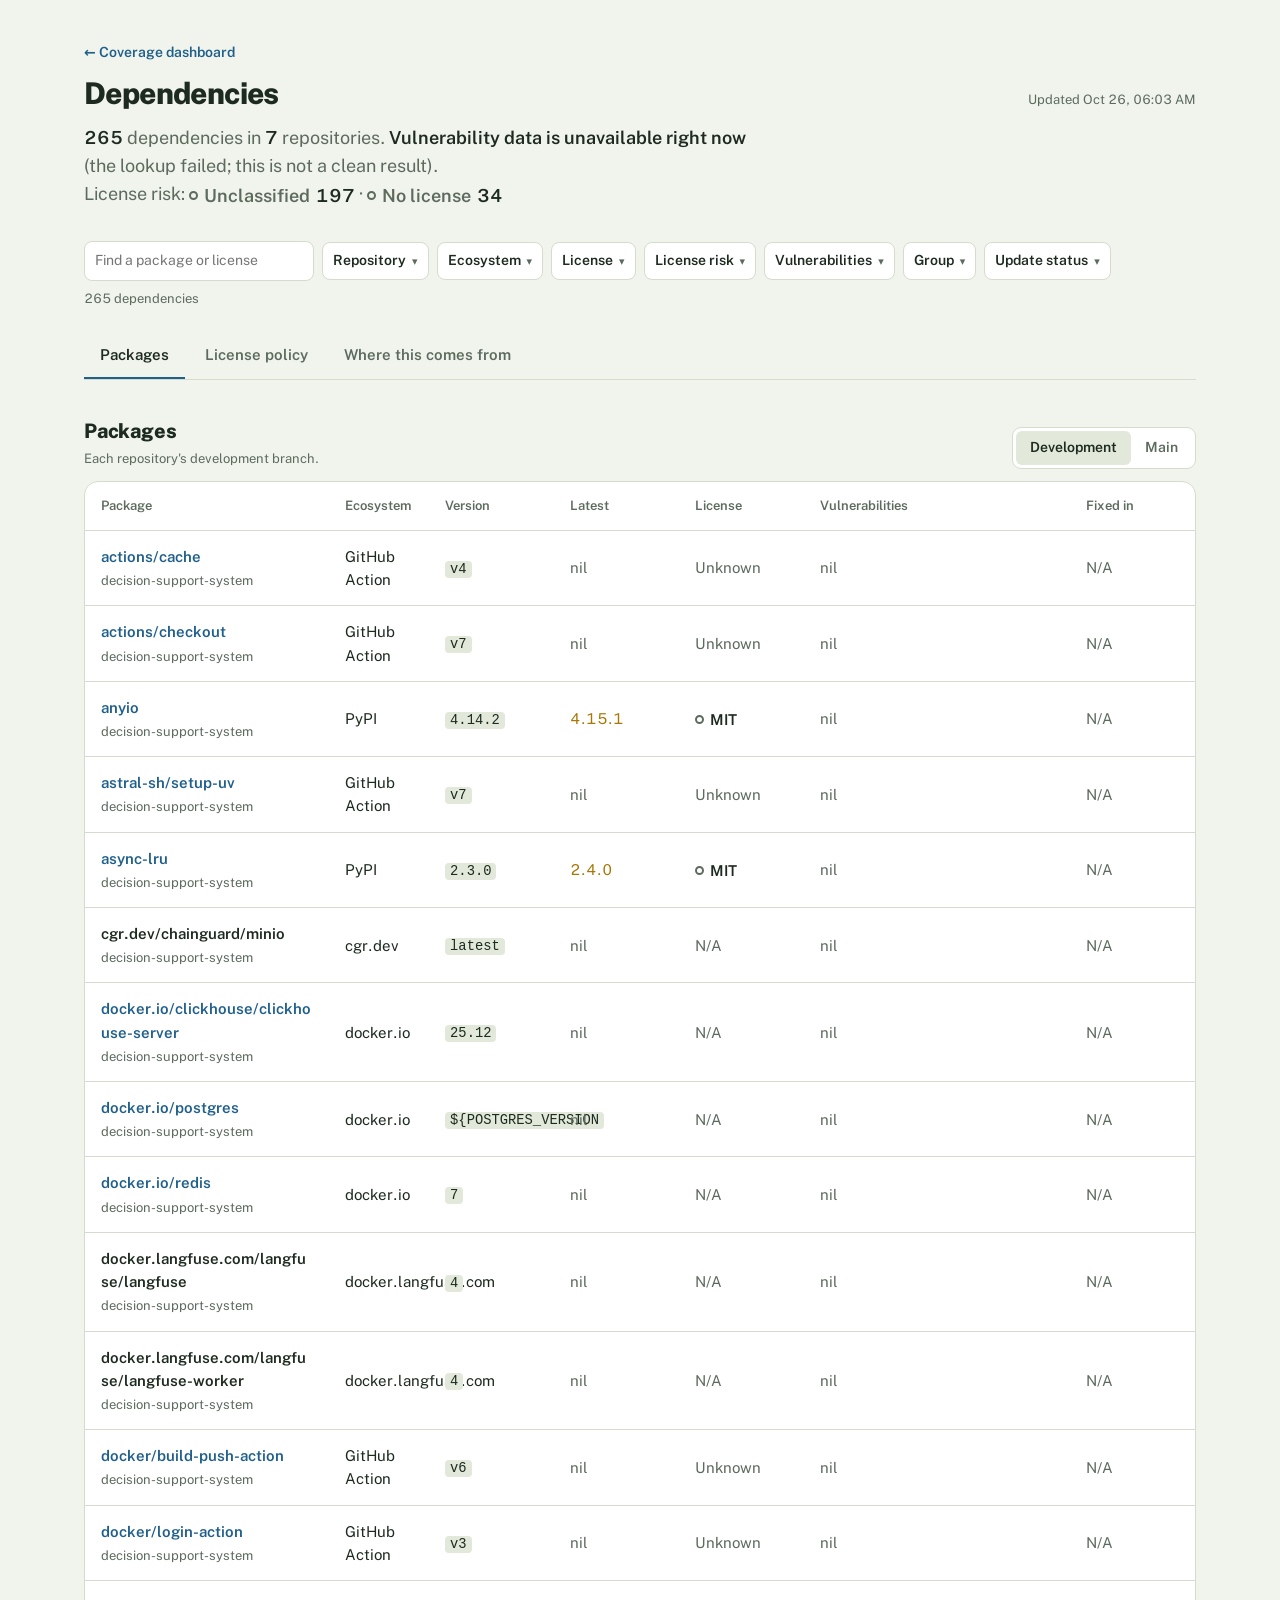
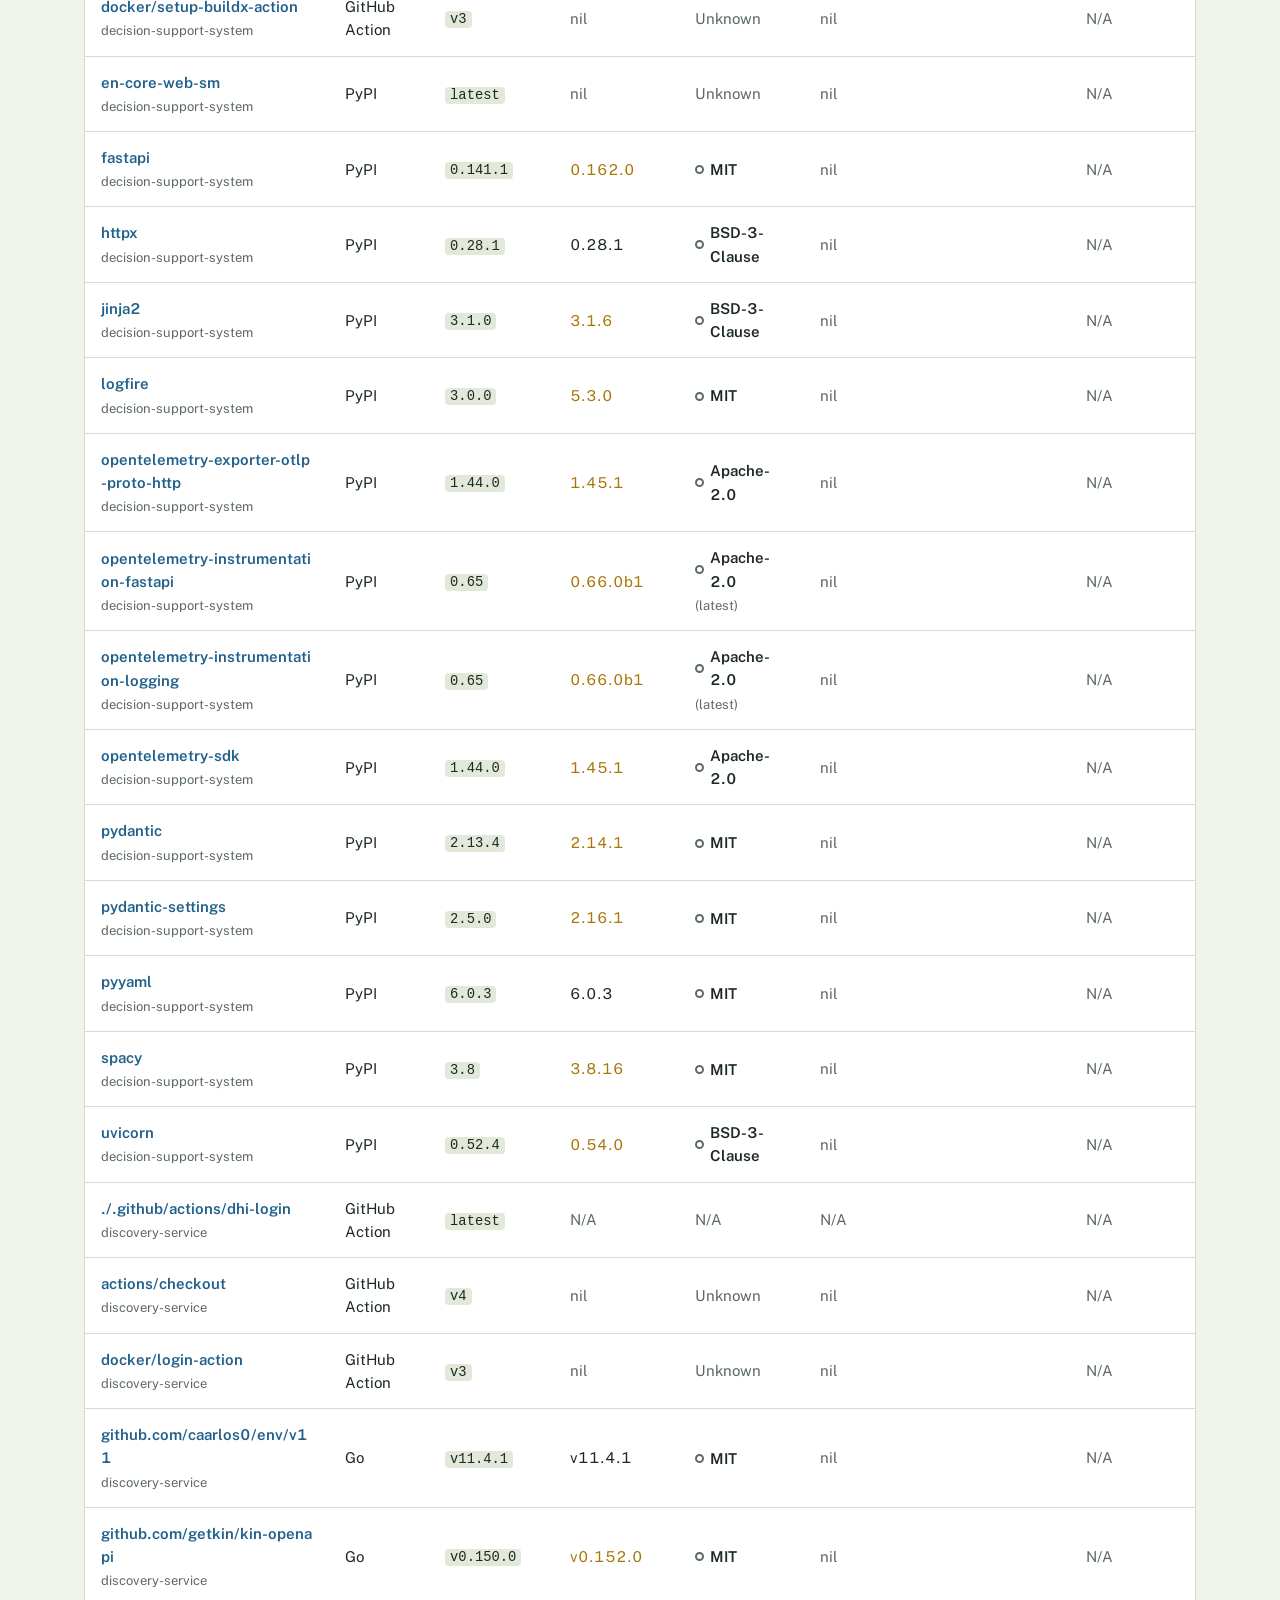
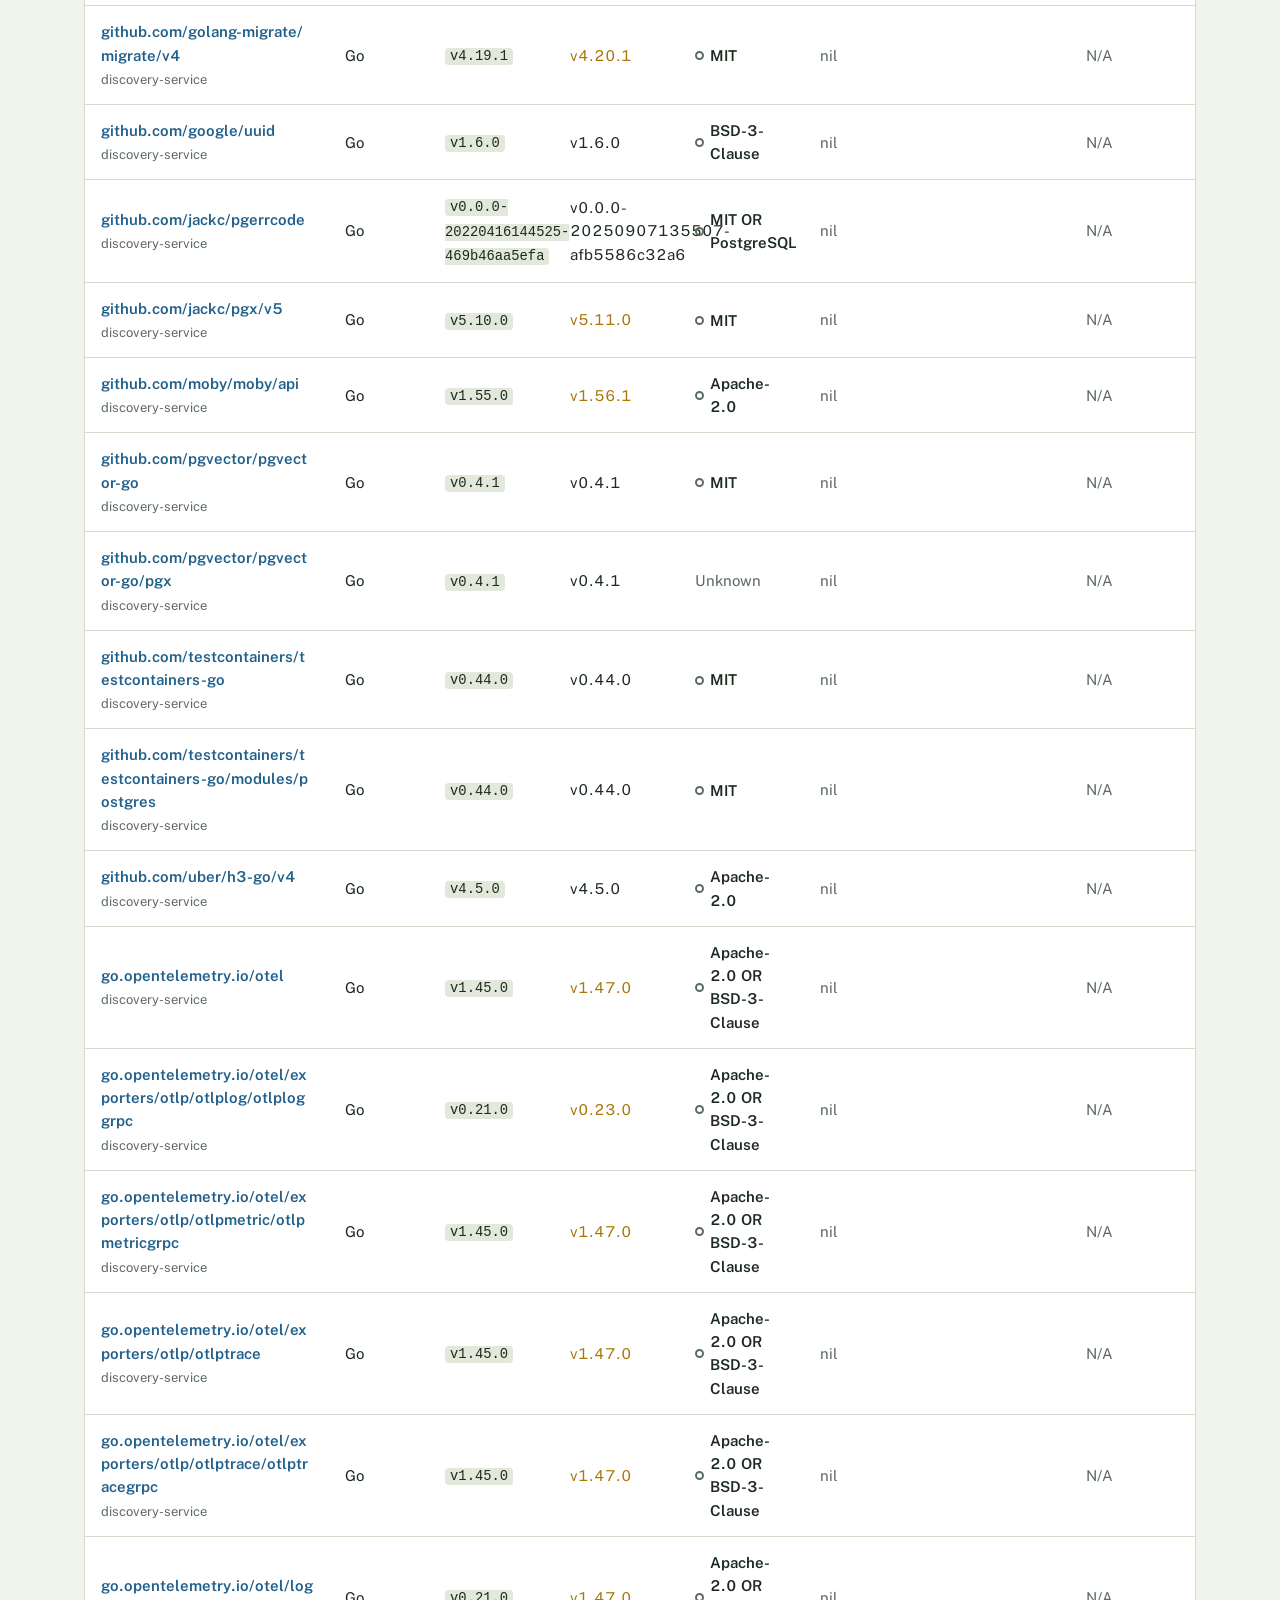
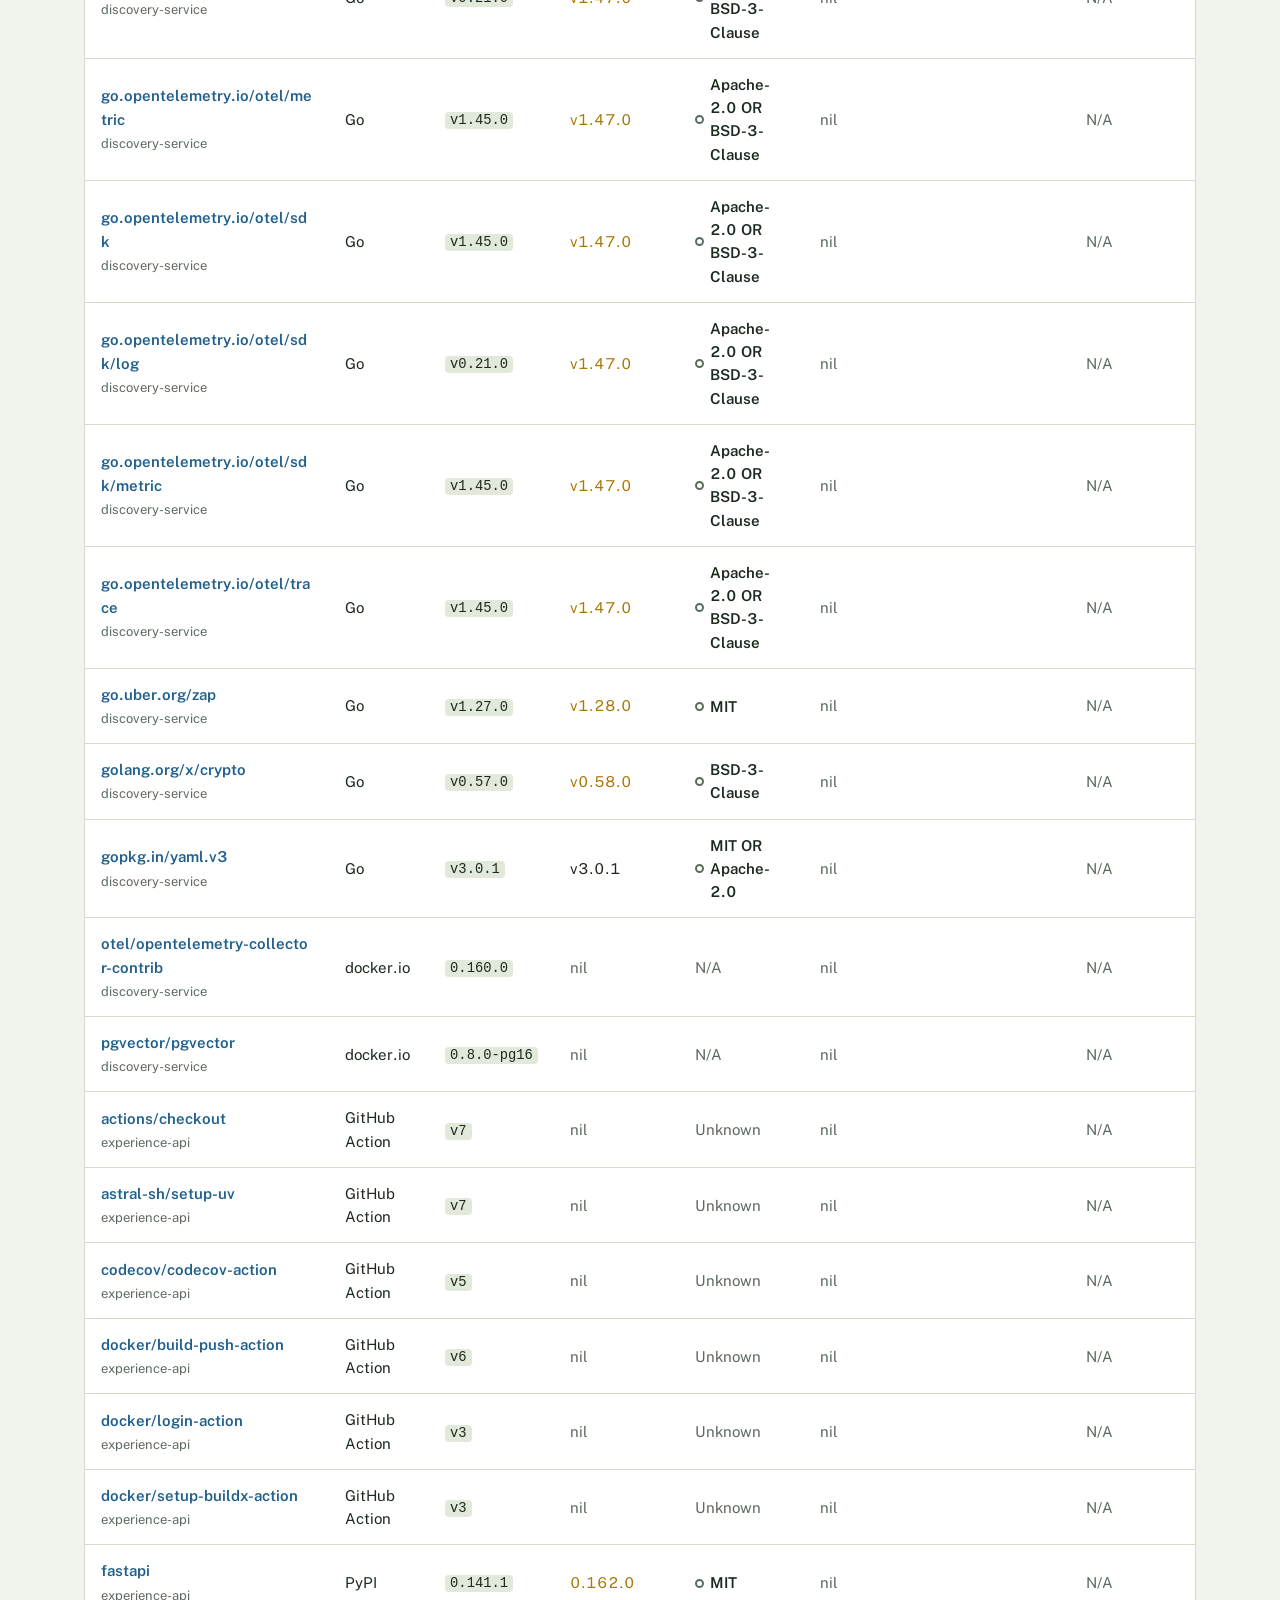
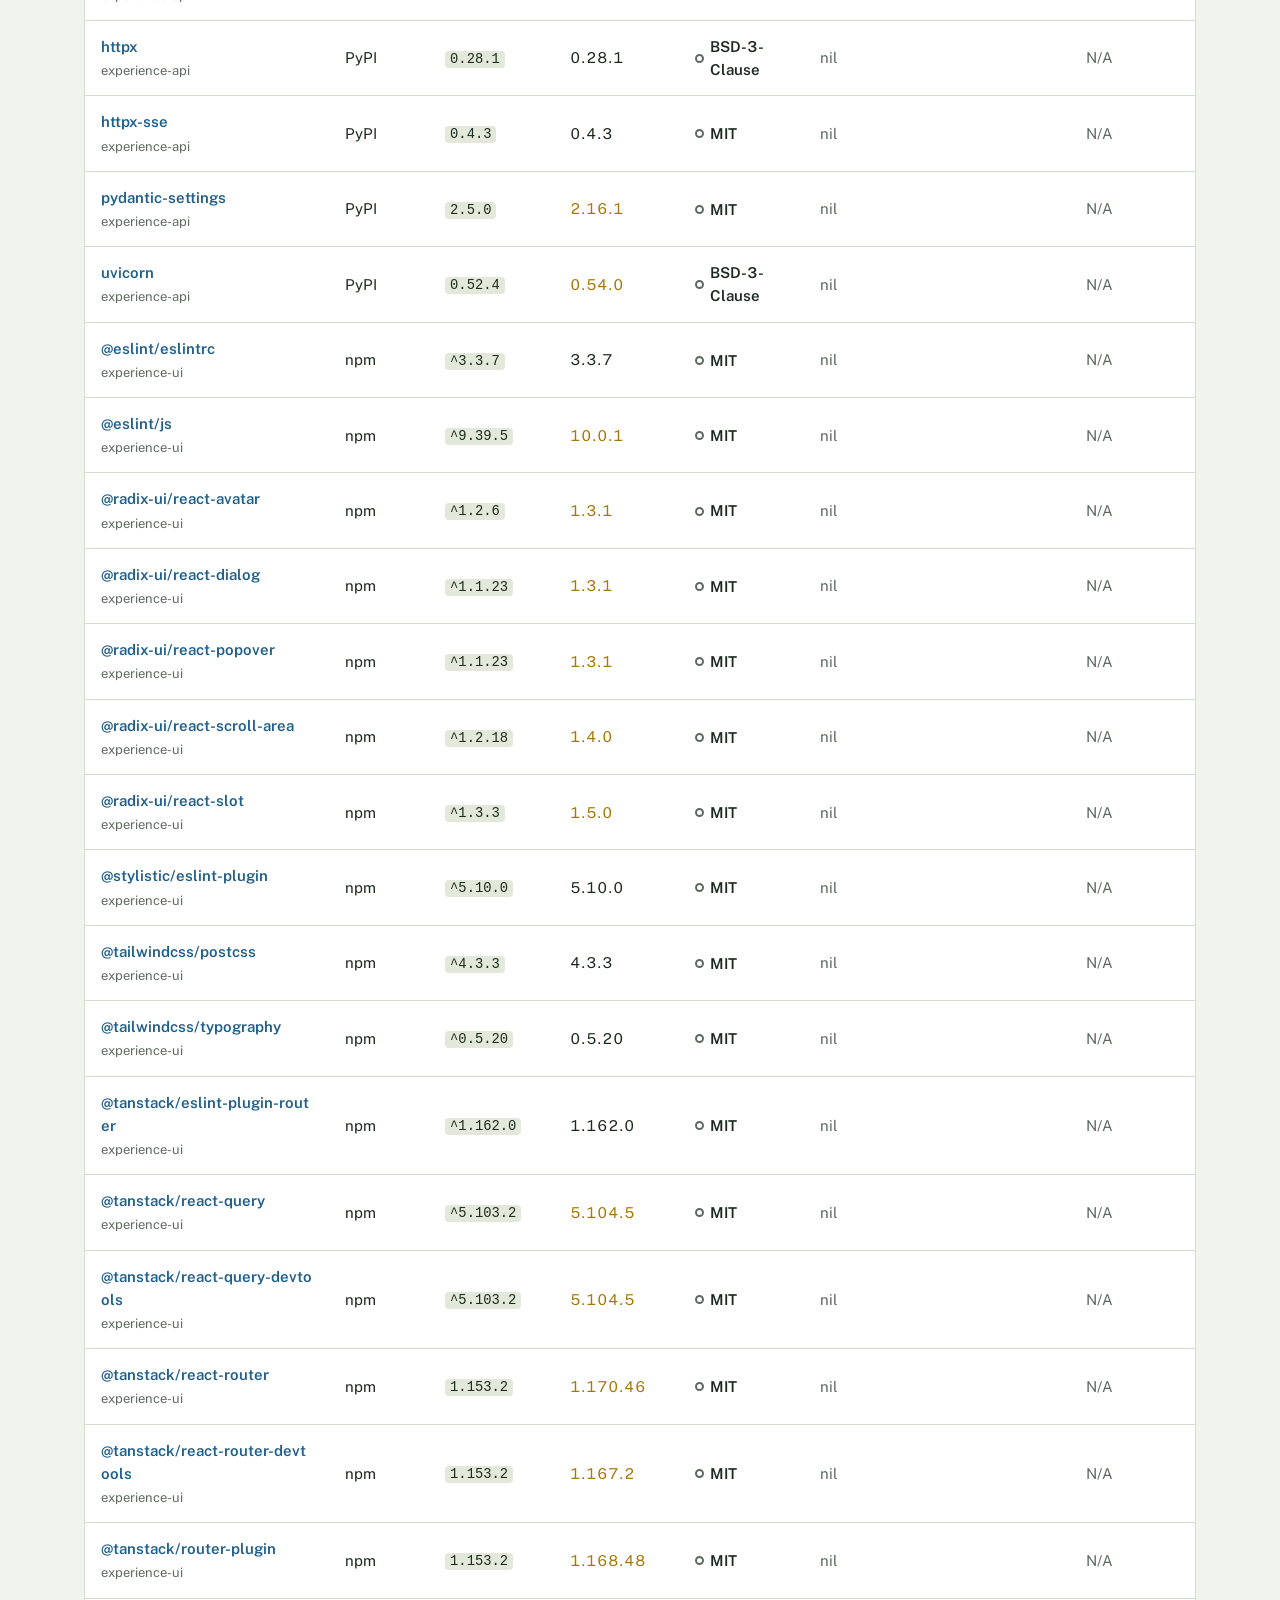
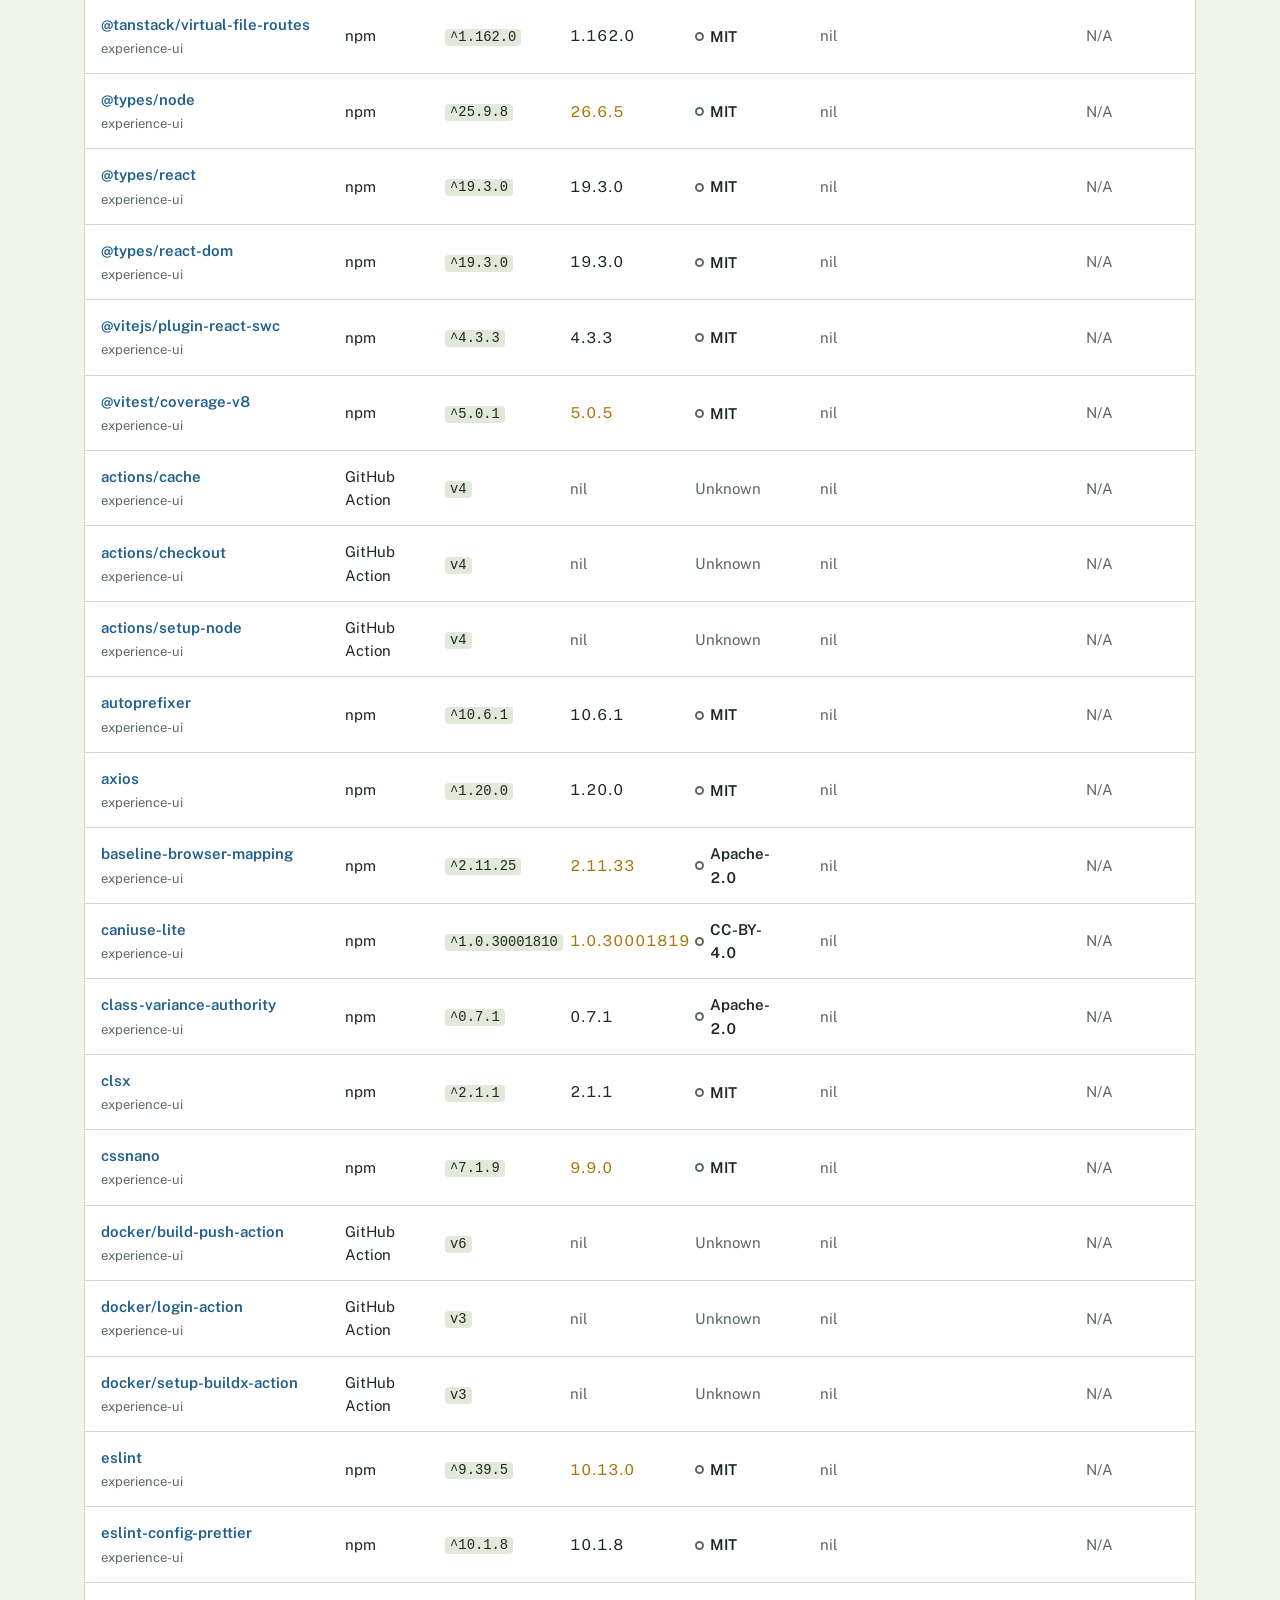
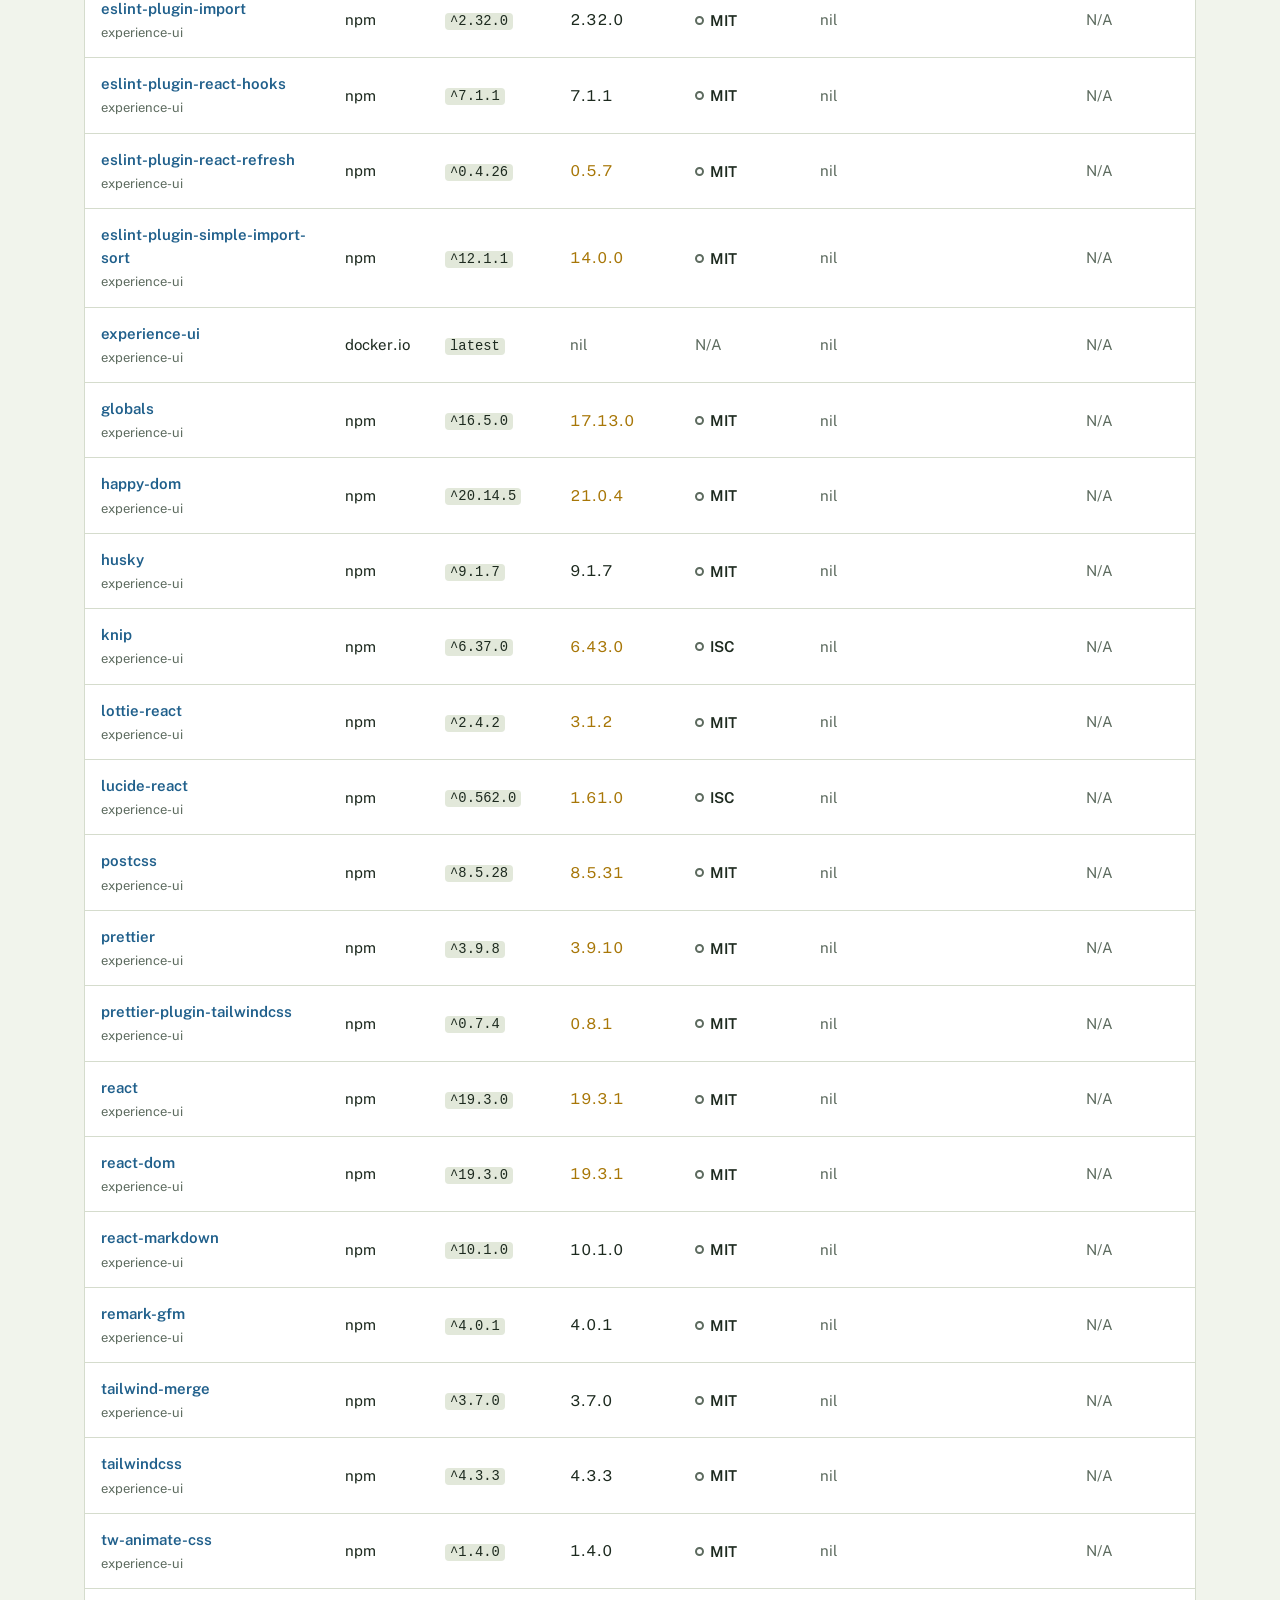
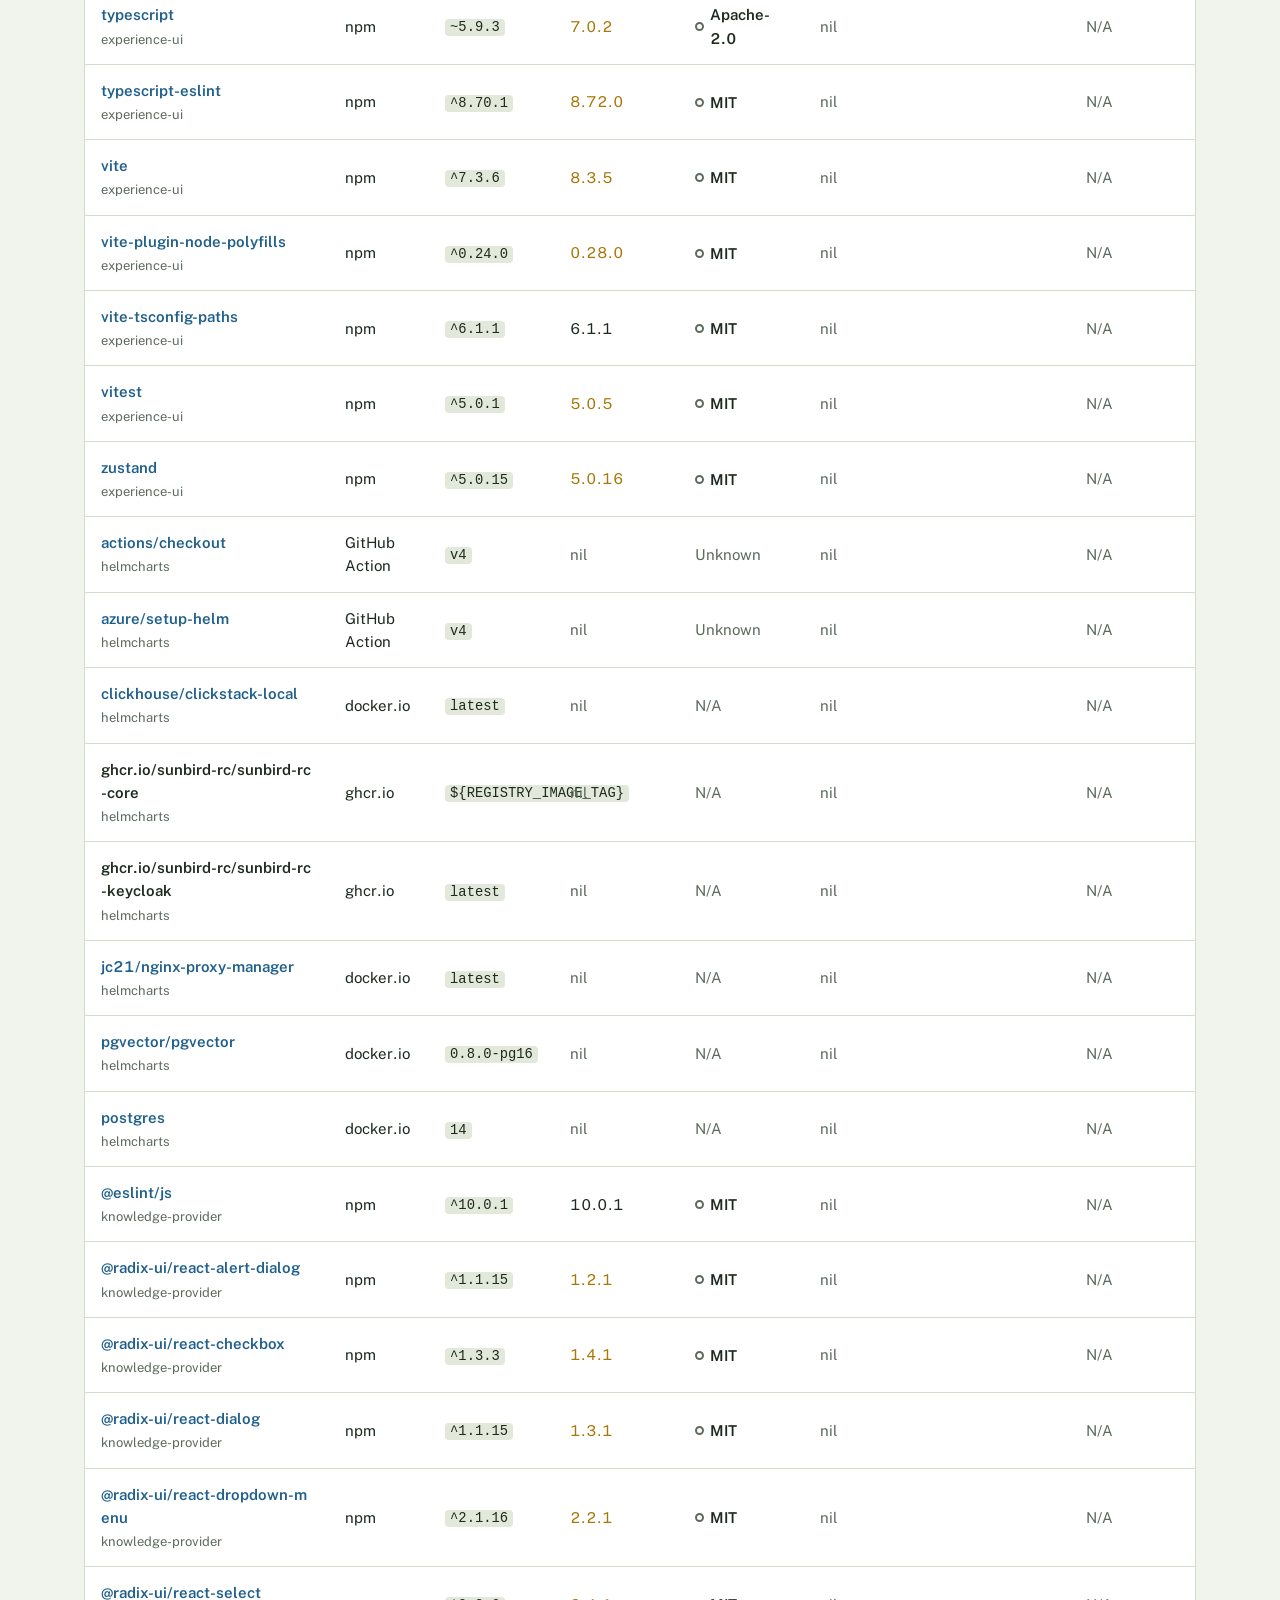
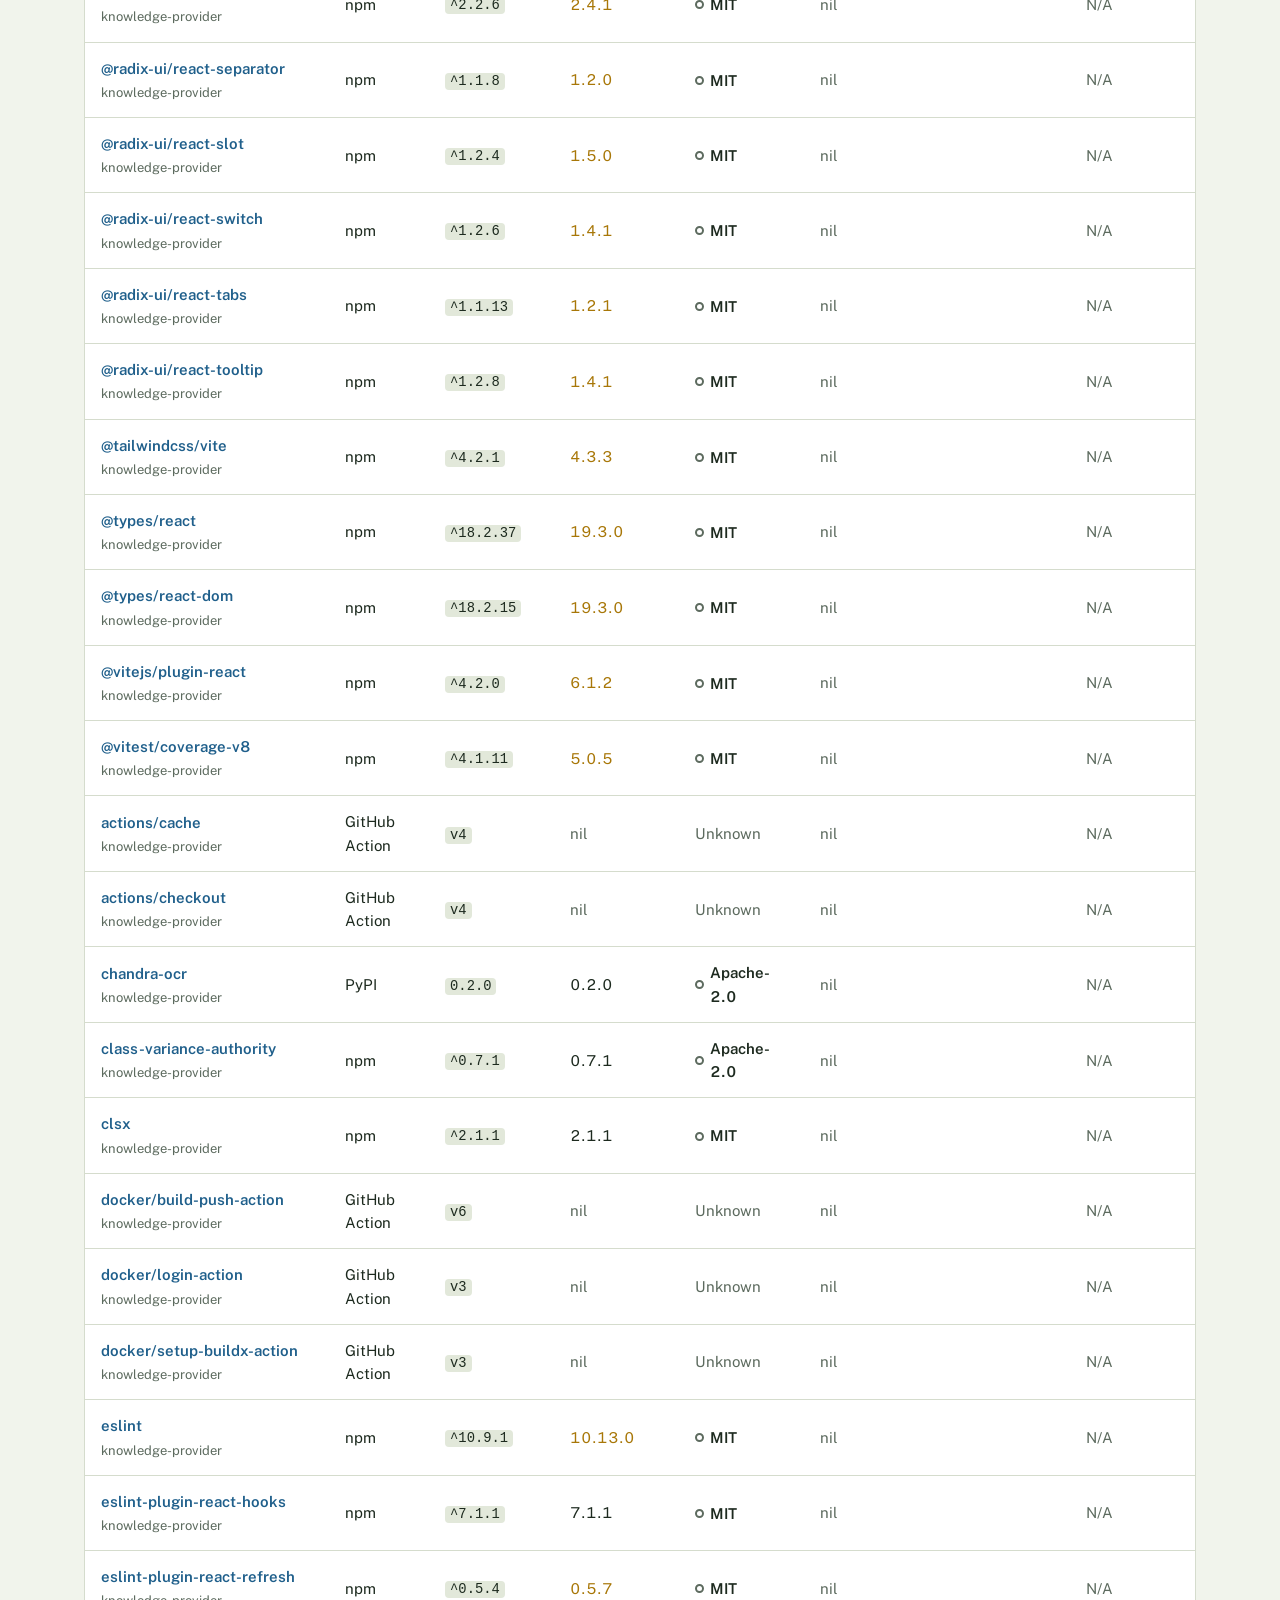
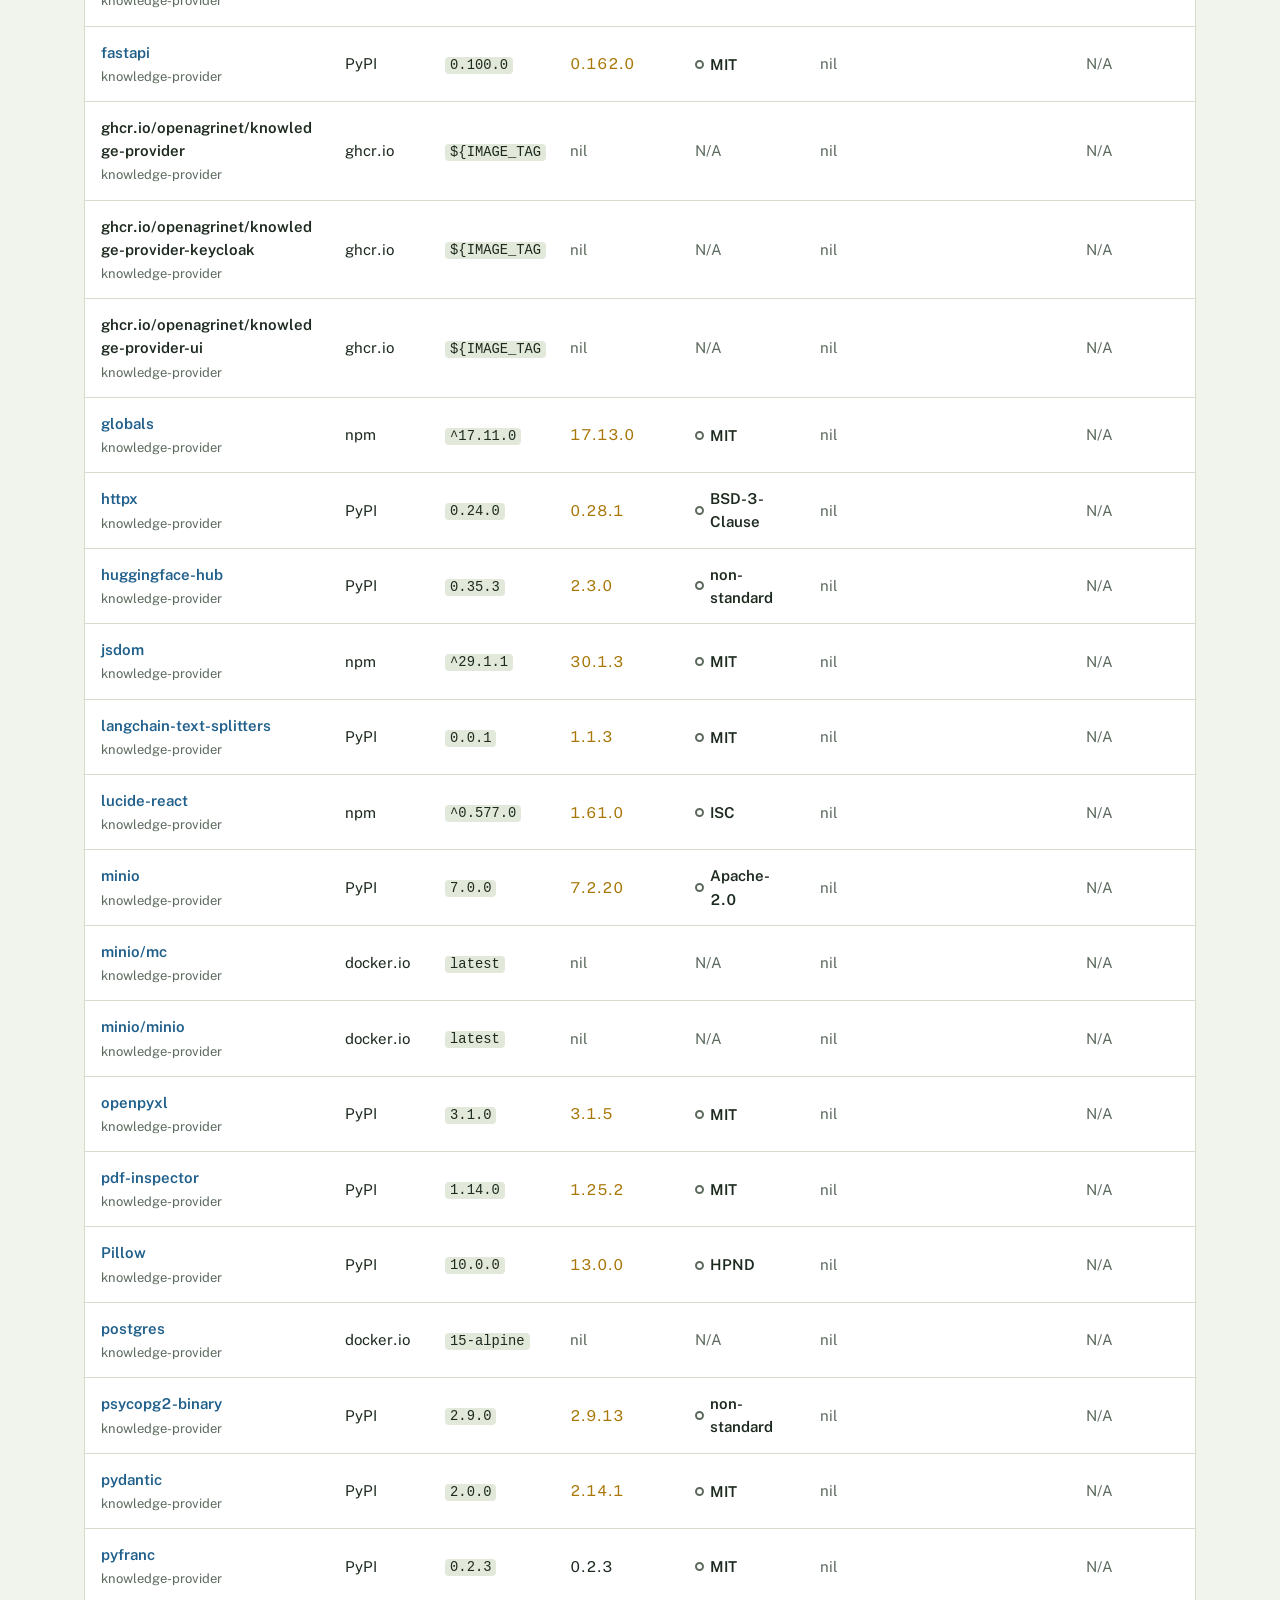
==== deps.html @ 32765745 "Make the dependency scan configurable A new "dependencies" block in config/repos.json, validated lik" ====
<!doctype html>
<html lang="en">
<head>
<meta charset="utf-8">
<meta name="viewport" content="width=device-width,initial-scale=1">
<title>OpenAgriNet dependencies</title>
<link rel="icon" href="data:image/svg+xml,%3Csvg xmlns=%22http://www.w3.org/2000/svg%22 viewBox=%220 0 16 16%22%3E%3Crect width=%2216%22 height=%2216%22 rx=%223%22 fill=%22%232E7A3A%22/%3E%3Cpath d=%22M4 8.5l2.5 2.5L12 5.5%22 stroke=%22white%22 stroke-width=%222%22 fill=%22none%22/%3E%3C/svg%3E">
<link rel="preconnect" href="https://fonts.googleapis.com">
<link rel="preconnect" href="https://fonts.gstatic.com" crossorigin>
<link href="https://fonts.googleapis.com/css2?family=Public+Sans:wght@400;500;600;800&display=swap" rel="stylesheet">
<link rel="stylesheet" href="style.css">
<style>
table.deps{min-width:980px}table.deps th:first-child{width:22%}table.deps th:nth-child(2){width:9%}table.deps th:nth-child(6){width:24%}
.vuln summary{cursor:pointer;font-weight:600}.vuln ul{margin:6px 0 0;padding-left:18px;font-size:13px;color:var(--muted)}.vuln li{margin:4px 0}.sev{font-size:11px;font-weight:600;text-transform:uppercase;letter-spacing:.03em}
.fix-open{all:unset;cursor:pointer;display:block;border-radius:4px}.fix-open:hover .open-hint{text-decoration:underline}.fix-open:focus-visible{outline:2px solid var(--focus);outline-offset:2px}
.open-hint{display:block;font-size:12px;color:var(--link)}
dialog.card{width:min(960px,calc(100vw - 32px));max-height:calc(100vh - 48px);padding:0;border:1px solid var(--line);border-radius:12px;background:var(--surface);color:var(--ink);box-shadow:0 16px 48px rgba(0,0,0,.28)}
dialog.card::backdrop{background:rgba(10,16,12,.55)}
.card-head{display:flex;gap:16px;align-items:flex-start;justify-content:space-between;padding:18px 20px 12px;border-bottom:1px solid var(--line)}
.card-head h2{margin:0;font-size:18px}.card-head .sub{margin:4px 0 0}
.card-close{font:inherit;font-size:20px;line-height:1;border:1px solid var(--line);border-radius:8px;background:var(--surface);color:var(--ink);padding:4px 10px;cursor:pointer}
.card-body{padding:12px 20px 20px;overflow:auto;max-height:calc(100vh - 170px)}
.card-body table{width:100%;border-collapse:collapse;font-size:13px;table-layout:fixed}
.card-body th.c-adv{width:19%}.card-body th.c-sev{width:10%}.card-body th.c-pkg{width:25%}.card-body th.c-fix{width:12%}.card-body th.c-sum{width:34%}
.card-body th,.card-body td{padding:7px 8px;white-space:normal}
.card-body td{overflow-wrap:anywhere}.card-body th{text-align:left;font-size:12px;color:var(--muted);font-weight:600;padding:6px 8px;border-bottom:1px solid var(--line);position:sticky;top:-12px;background:var(--surface)}
.card-body td{padding:7px 8px;border-bottom:1px solid var(--line);vertical-align:top}
</style>
</head>
<body>
<main>
  <a class="back" href="./">← Coverage dashboard</a>
  <header style="margin-top:12px">
    <h1 id="title">Dependencies</h1>
    <span class="updated" id="updated">Loading data…</span>
  </header>
  <p class="summary" id="summary">Reading the dependency list.</p>
  <div id="filters"></div>

  <div class="tabs" role="tablist" aria-label="Sections">
    <button type="button" role="tab" id="tab-packages" data-tab="packages" aria-controls="sec-packages" aria-selected="true">Packages</button>
    <button type="button" role="tab" id="tab-policy" data-tab="policy" aria-controls="sec-policy" aria-selected="false" tabindex="-1">License policy</button>
    <button type="button" role="tab" id="tab-about" data-tab="about" aria-controls="sec-about" aria-selected="false" tabindex="-1">Where this comes from</button>
  </div>

  <section id="sec-packages" role="tabpanel" aria-labelledby="tab-packages">
    <div class="sec-head"><div><h2 id="dep-title">Packages</h2><p class="sub" id="dep-note"></p></div>
      <div class="switch" role="group" aria-label="Branch to show"><button type="button" id="view-dev" aria-pressed="true">Development</button><button type="button" id="view-main" aria-pressed="false">Main</button></div>
    </div>
    <div class="table-wrap"><table class="deps">
      <thead><tr><th scope="col">Package</th><th scope="col">Ecosystem</th><th scope="col">Version</th><th scope="col">Latest</th><th scope="col">License</th><th scope="col">Vulnerabilities</th><th scope="col">Fixed in</th></tr></thead>
      <tbody id="rows"><tr><td colspan="7" class="empty">Loading…</td></tr></tbody>
    </table></div>
  </section>

  <section id="sec-policy" role="tabpanel" aria-labelledby="tab-policy" hidden>
    <h2 id="policy-title">License policy: Preferred, Not recommended, Not to use</h2>
    <div id="policy"></div>
  </section>

  <section id="sec-about" role="tabpanel" aria-labelledby="tab-about" hidden>
  <details class="how" open>
    <summary>Where this comes from</summary>
    <ul>
      <li><b>Packages.</b> <a href="https://github.com/specfy/stack-analyser" target="_blank" rel="noopener">specfy/stack-analyser</a> reads the manifests (<code>package.json</code>, <code>go.mod</code>, <code>requirements.txt</code>, <code>pyproject.toml</code>, compose files, workflows) on each repository's development branch and default branch. These are direct dependencies, not the full lockfile tree.</li>
      <li><b>Group.</b> Where the project declares each package: <code>package.json</code> <i>dependencies</i> (main), <i>devDependencies</i> (dev), <i>optional</i> and <i>peer</i>; <code>pyproject.toml</code> <i>[project] dependencies</i> (main) and every named group in <i>optional-dependencies</i>, <i>dependency-groups</i> and Poetry groups, as the repository names them (<i>tests</i>/<i>testing</i> read as test, <i>develop</i> as dev); <code>requirements.txt</code> (main) and <code>requirements-&lt;name&gt;.txt</code> or <code>requirements/&lt;name&gt;.txt</code> (that name, e.g. dev, test, prod); <code>go.mod</code> direct requires (main) and <i>tool</i> lines. Docker images are runtime and GitHub Actions are ci. When the manifest gives a range such as <code>^5.0.0</code>, the version the lockfile next to it installs (<code>package-lock.json</code>, <code>uv.lock</code>, <code>poetry.lock</code>) is shown and checked for vulnerabilities. Indirect packages from lockfiles are not listed.</li>
      <li><b>License and latest.</b> From <a href="https://deps.dev" target="_blank" rel="noopener">deps.dev</a> for npm, PyPI and Go. When the listed version is a range or unknown there, the license of the latest release is shown and marked <i>latest</i>.</li>
      <li><b>Vulnerabilities.</b> From <a href="https://osv.dev" target="_blank" rel="noopener">OSV.dev</a>, Google's open vulnerability database (GitHub advisories, PyPI, Go and others). It is a public API that needs no key or login, and only package names and versions are sent. A package is checked at the version listed here; for a range such as <code>^5.0.0</code> that is the lowest version the range allows, so the real installed version may be newer and already fixed. <i>Fixed in</i> is the one version that fixes every fixable advisory; advisories with no released fix are counted separately.</li>
      <li><b>License risk.</b> Each license is matched against the <i>Preferred</i> (<code>green</code>), <i>Not recommended</i> (<code>yellow</code>) and <i>Not to use</i> (<code>red</code>) lists under <code>licenses</code> in <code>config/repos.json</code>. For an expression <i>A OR B</i> the better class counts, for <i>A AND B</i> the worse (AND binds tighter, parentheses are respected). Several licenses listed together (<i>MIT, Apache-2.0</i>) are treated as all applying, so the worst counts. A license on no list, or one that cannot be read, is <i>unclassified</i>.</li>
      <li><b>Filters.</b> Within one filter the ticked values are OR-ed; different filters are AND-ed. Each option shows how many dependencies it would give. The address bar holds the filters, so a link shares the view.</li>
      <li><b>GitHub Actions.</b> From the GitHub API. A tag such as <code>v4</code> is checked at the newest release it covers today (shown under the version, e.g. <code>v4.3.0</code>); a commit pin at the release tag on that commit. Latest is the action's latest release, license is the action repository's license, and vulnerabilities come from the <a href="https://github.com/advisories?query=ecosystem%3Aactions" target="_blank" rel="noopener">GitHub Advisory Database</a> (OSV holds these advisories but cannot match them to a version). Actions inside the repository (<code>./.github/actions/...</code>) are N/A.</li>
      <li><b>Docker images.</b> Latest is the newest tag of the same shape in the image's registry (<code>17</code> &rarr; <code>18</code>, <code>25.7-alpine</code> &rarr; <code>25.12-alpine</code>), asked anonymously; a floating tag such as <code>latest</code> has none (N/A). Vulnerabilities come from <a href="https://github.com/google/osv-scanner" target="_blank" rel="noopener">osv-scanner</a>, which pulls the image and checks the operating-system packages and binaries inside it against OSV (nothing in the image is run). Fixes belong to packages inside the image, so <i>Fixed in</i> counts how many are fixable; a newer tag usually includes them. Private images, images built only locally and unresolved <code>${VAR}</code> tags are not scanned (nil). License is the image's own license label (<code>org.opencontainers.image.licenses</code>), else the license of the GitHub repository its source label names, read from the pulled image; N/A when it declares neither. The packages inside an image keep their own licenses, which are not listed.</li>
    </ul>
  </details>
  </section>
  <dialog id="vuln-card" class="card" aria-labelledby="vc-title">
    <div class="card-head"><div><h2 id="vc-title"></h2><p class="sub" id="vc-sub"></p></div><button type="button" class="card-close" id="vc-close" aria-label="Close">&times;</button></div>
    <div class="card-body" id="vc-body"></div>
  </dialog>
</main>
<script src="filters.js"></script>
<script src="tabs.js"></script>
<script>
const $=id=>document.getElementById(id);
const esc=s=>String(s??'').replace(/[&<>"']/g,c=>({'&':'&amp;','<':'&lt;','>':'&gt;','"':'&quot;',"'":'&#39;'}[c]));
const ECO={npm:'npm',python:'PyPI',golang:'Go',docker:'Docker',githubAction:'GitHub Action',terraform:'Terraform provider',githubRelease:'GitHub release'};
// a Docker image reference split into its registry (Docker Hub when none is named) and its repository path
function image(n){const p=n.split('/'),host=p.length>1&&/[.:]|^localhost$/.test(p[0]);return {registry:host?p[0]:'docker.io',path:(host?p.slice(1):p).join('/')}}
const LINK={npm:n=>`https://www.npmjs.com/package/${n}`,python:n=>`https://pypi.org/project/${n}/`,golang:n=>`https://pkg.go.dev/${n}`,
  docker:n=>{const i=image(n);return i.registry!=='docker.io'?null:`https://hub.docker.com/r/${i.path.includes('/')?i.path:'_/'+i.path}`},githubAction:n=>`https://github.com/${n}`,
  githubRelease:n=>`https://github.com/${n}/releases`,
  terraform:n=>{const p=n.split('/');return p.length===3&&p[0]==='registry.terraform.io'?`https://registry.terraform.io/providers/${p[1]}/${p[2]}`:`https://search.opentofu.org/provider/${p[p.length-2]}/${p[p.length-1]}`}};
// The shown name is the collector's short (scripts/stackinfo/names.py short_name, written on every refresh);
// the full name stays in the tooltip, search and link.
const displayName=d=>d.short||d.name;
// GitHub (or Docker Hub) stars, compact: 950, 4.8k, 230k
const starCount=n=>!Number.isFinite(n)||n<0?'':n>=1e6?(n/1e6).toFixed(1).replace(/\.0$/,'')+'M':n>=1e4?Math.round(n/1e3)+'k':n>=1e3?(n/1e3).toFixed(1).replace(/\.0$/,'')+'k':String(n);
// GitHub's star octicon (MIT, primer/octicons)
const STAR='<svg class="star-icon" viewBox="0 0 16 16" width="12" height="12" aria-hidden="true"><path d="M8 .25a.75.75 0 0 1 .673.418l1.882 3.815 4.21.612a.75.75 0 0 1 .416 1.279l-3.046 2.97.719 4.192a.751.751 0 0 1-1.088.791L8 12.347l-3.766 1.98a.75.75 0 0 1-1.088-.79l.72-4.194L.818 6.374a.75.75 0 0 1 .416-1.28l4.21-.611L7.327.668A.75.75 0 0 1 8 .25Zm0 2.445L6.615 5.5a.75.75 0 0 1-.564.41l-3.097.45 2.24 2.184a.75.75 0 0 1 .216.664l-.528 3.084 2.769-1.456a.75.75 0 0 1 .698 0l2.77 1.456-.53-3.084a.75.75 0 0 1 .216-.664l2.24-2.183-3.096-.45a.75.75 0 0 1-.564-.41L8 2.694Z"/></svg>';
const starChip=(n,of)=>!Number.isFinite(n)?'':` <span class="stars" title="${esc(n.toLocaleString()+' stars on '+of)}">${STAR}${starCount(n)}<span class="sr"> stars</span></span>`;
const ecoOf=d=>d.ecosystem==='docker'?image(d.name).registry:d.ecosystem;
const LOOKED=['npm','python','golang','githubAction'],SEVCLASS={CRITICAL:'bad',HIGH:'bad',MODERATE:'warn',LOW:'muted',UNKNOWN:'warn'};
const RISK={green:'Preferred',yellow:'Not recommended',red:'Not to use',unclassified:'Unclassified',none:'No license',na:'Not looked up'};
const VULN={'critical-high':'Critical or high',any:'Any known vulnerability',none:'None known',unchecked:'Not checked'};
const GROUP={main:'main (installed with the app)',dev:'dev',test:'test',security:'security',optional:'optional',peer:'peer',runtime:'runtime (Docker image)',ci:'ci (GitHub Action)',tool:'tool','(not found)':'not found in a manifest'};
const UPDATE={behind:'Update available',current:'Up to date',unknown:'Unknown'};
let data={},repos=[],all=[],policy={green:[],yellow:[],red:[]},bar=null,view='dev';
try{if(localStorage.getItem('branchView')==='main')view='main'}catch(e){}
{const b=new URLSearchParams(location.search).get('branch');if(b==='main'||b==='dev')view=b}

const vnum=v=>{const m=String(v||'').replace(/^[\^~=<>v\s]+/,'').match(/^\d+(?:\.\d+)*/);return m?m[0].split('.').map(Number):null};
function newer(a,b){const x=vnum(a),y=vnum(b);if(!x||!y)return null;for(let i=0;i<Math.max(x.length,y.length);i++){const d=(x[i]||0)-(y[i]||0);if(d)return d>0}return false}
const updateOf=d=>{const n=newer(d.latest,d.version);return n===null?'unknown':n?'behind':'current'};
// a license the collector says does not exist for this dependency is 'not looked up' (N/A); one it could not find is 'no license' (nil)
const riskOf=d=>d.license?d.license_class||'unclassified':d.missing&&d.missing.license?(d.missing.license.state==='na'?'na':'none'):LOOKED.includes(d.ecosystem)&&!local(d)?'none':'na';
function vulnOf(d){const q=d.vulns;if(!q)return['unchecked'];if(!q.count)return['none'];return q.severity==='CRITICAL'||q.severity==='HIGH'?['any','critical-high']:['any']}

const FACETS=[
  {key:'repository',param:'repo',label:'Repository',get:d=>d.repository},
  {key:'ecosystem',param:'eco',label:'Ecosystem',get:ecoOf,valueLabel:v=>ECO[v]||v},
  {key:'license',param:'license',label:'License',get:d=>d.license||'(none)'},
  {key:'risk',label:'License risk',get:riskOf,valueLabel:v=>RISK[v]||v,order:['red','yellow','green','unclassified','none','na']},
  {key:'vuln',label:'Vulnerabilities',get:vulnOf,valueLabel:v=>VULN[v]||v,order:['critical-high','any','none','unchecked']},
  {key:'group',label:'Group',get:d=>d.groups&&d.groups.length?d.groups:['(not found)'],valueLabel:v=>GROUP[v]||v,order:['main','dev','test','security','optional','peer','runtime','ci','tool']},
  {key:'update',label:'Update status',get:updateOf,valueLabel:v=>UPDATE[v]||v,order:['behind','current','unknown']},
];

// nil: the value exists but the dashboard could not get it; N/A: there is no such value for this dependency
const local=d=>d.ecosystem==='githubAction'&&d.name.startsWith('./');
const NIL=why=>`<span class="muted" title="${esc(why)}">nil</span>`,NA=why=>`<span class="muted" title="${esc(why)}">N/A</span>`;
// the collector's reason for an empty value (scripts/stackinfo/reasons.py); null for data written before reasons existed
const missingCell=(d,col)=>{const m=d.missing&&d.missing[col];return m?(m.state==='na'?NA(m.why):NIL(m.why)):null};
// The findings card behind Fixed in: every advisory with its package, severity and fix
let shown=[];
function sevBadge(s){return `<span class="sev ${SEVCLASS[s]||'warn'}">${esc(s==='UNKNOWN'?'not rated':String(s).toLowerCase())}</span>`}
function openCard(d){
  const q=d.vulns;if(!q)return;
  const at=d.resolved||(q.checked_version&&q.checked_version!==d.version?q.checked_version:'');
  $('vc-title').textContent=`${displayName(d)} ${d.version}${at?` (${at})`:''}`;
  const fixable=q.fixable!=null?q.fixable:q.items.filter(i=>i.fixed).length;
  $('vc-sub').innerHTML=`${esc(d.name)} · ${q.count} known · <span class="${SEVCLASS[q.severity]||'warn'}">worst ${esc(q.severity==='UNKNOWN'?'not rated':String(q.severity).toLowerCase())}</span> · ${q.fixed_in?`all fixable ones fixed in <code>${esc(q.fixed_in)}</code>`:`${fixable} fixable`}${q.unfixed?` · ${q.unfixed} with no fix released`:''}`;
  const rows=q.items.map(i=>{
    // image findings name the package inside the image in their summary ("glibc 2.36-9: ..."); a package's own findings are about itself
    const m=d.ecosystem==='docker'&&/^(\S+) (\S+): (.*)$/.exec(i.summary||'');
    const pkg=m?`${esc(m[1])} <span class="muted">${esc(m[2])}</span>`:`${esc(displayName(d))} <span class="muted">${esc(q.checked_version||d.version)}</span>`;
    return `<tr><td><a href="${esc(i.url)}" target="_blank" rel="noopener">${esc(i.cve||i.id)}</a>${i.cve&&i.id!==i.cve?`<div class="sub">${esc(i.id)}</div>`:''}</td><td>${sevBadge(i.severity)}</td><td>${pkg}</td><td>${i.fixed?`<code>${esc(i.fixed)}</code>`:'<span class="bad">no fix</span>'}</td><td>${esc(m?m[3]:i.summary)}</td></tr>`}).join('');
  $('vc-body').innerHTML=`<table><thead><tr><th class="c-adv">Advisory</th><th class="c-sev">Severity</th><th class="c-pkg">Package</th><th class="c-fix">Fixed in</th><th class="c-sum">Summary</th></tr></thead><tbody>${rows}</tbody></table>${q.count>q.items.length?`<p class="sub">The ${q.items.length} most severe of ${q.count} are listed.</p>`:''}`;
  $('vuln-card').showModal();
}
function vulnCells(d){
  const q=d.vulns;
  if(local(d))return[NA('An action in this repository, not a published package'),NA('No vulnerabilities to fix')];
  if(!q&&missingCell(d,'vulns'))return[missingCell(d,'vulns'),NA('Nothing was checked, so there is nothing to fix')];
  if(!q)return[NIL(d.ecosystem==='docker'?'Not scanned: the tag is an unresolved ${VAR}, the image could not be pulled anonymously (private, or built locally), or the scan failed':d.ecosystem==='githubAction'?'Not checked: pinned to a branch or a commit no release tag points at, or the GitHub lookup failed':LOOKED.includes(d.ecosystem)?'Not checked: the version is not exact or the lookup failed':'Not checked: vulnerability lookup does not cover this ecosystem yet'),NA('No known vulnerabilities to fix')];
  if(!q.count)return['<span class="good">None known</span>',NA('No known vulnerabilities to fix')];
  const cls=SEVCLASS[q.severity]||'warn',worst=q.severity==='UNKNOWN'?'severity not rated':q.severity.toLowerCase();
  const list=q.items.map(i=>`<li><a href="${esc(i.url)}" target="_blank" rel="noopener">${esc(i.cve||i.id)}</a> <span class="sev ${SEVCLASS[i.severity]||'warn'}">${esc(i.severity==='UNKNOWN'?'not rated':i.severity.toLowerCase())}</span> ${esc(i.summary)} — ${i.fixed?`fixed in <code>${esc(i.fixed)}</code>`:'no fix released'}</li>`).join('');
  const note=q.exact?'':`<div class="sub">Checked at ${esc(q.checked_version)}, the lowest version the range allows</div>`;
  const fixed=d.ecosystem==='docker'?(q.fixable?`<span class="warn" title="Fixed in newer versions of the packages inside the image; a newer image tag usually includes them">${q.fixable} fixable</span>`:'<span class="bad">No fix released</span>')+(q.fixable&&q.unfixed?`<div class="sub">${q.unfixed} with no fix released</div>`:'')
    :q.fixed_in?`<code>${esc(q.fixed_in)}</code>${q.unfixed?`<div class="sub">${q.unfixed} more with no fix released</div>`:''}`:'<span class="bad">No fix released</span>';
  return[`<details class="vuln"><summary class="${cls}">${q.count} known · ${esc(worst)}</summary><ul>${list}</ul>${q.count>q.items.length?`<div class="sub">The ${q.items.length} most severe of ${q.count} are listed.</div>`:''}</details>${note}`,fixed];
}
function licCell(d){
  if(d.license_of==='error')return '<span class="warn" title="deps.dev did not answer; this is not a missing license">Lookup failed</span>';
  if(!d.license&&missingCell(d,'license'))return missingCell(d,'license');
  if(local(d))return NA('An action in this repository, not a published package');
  if(!d.license&&d.ecosystem==='docker')return NA('The image declares no license label and names no GitHub source repository');
  if(!d.license)return LOOKED.includes(d.ecosystem)?'<span class="muted">Unknown</span>':NIL('Not looked up: license lookup does not cover this ecosystem yet');
  const r=riskOf(d);
  const several=d.license.includes(', ')?' All of these licenses apply, so the strictest one counts.':'';
  return `<span class="lic risk risk-${r}" title="${esc(RISK[r]+'.'+several)}"><span class="dot" aria-hidden="true"></span>${esc(d.license)}</span>${d.license_of==='latest'?' <span class="sub" title="Listed version not on deps.dev; license of the latest release">(latest)</span>':''}${d.license_of==='source'&&d.ecosystem!=='docker'?' <span class="sub" title="The registry states no license; this is the license of the package\'s source repository">(source repo)</span>':''}${d.license_of==='label'?' <span class="sub" title="From the image\'s own license label (org.opencontainers.image.licenses): declared by whoever published the image, not verified">(image label)</span>':d.license_of==='source'&&d.ecosystem==='docker'?' <span class="sub" title="The image has no license label; this is the license of the GitHub repository its source label names">(source repo)</span>':''}<span class="sr"> (${esc(RISK[r])})</span>`;
}
function row(d,single,i){
  const href=(LINK[d.ecosystem]||(()=>null))(d.name);
  const shown=displayName(d),full=shown===d.name?'':` title="${esc(d.name)}"`;
  const name=href?`<a class="pkg" href="${esc(href)}"${full} target="_blank" rel="noopener">${esc(shown)}</a>`:`<span class="pkg"${full}>${esc(shown)}</span>`;
  const latest=updateOf(d)==='behind'?`<span class="warn">${esc(d.latest)}</span>`:d.latest?esc(d.latest):missingCell(d,'latest')?missingCell(d,'latest'):d.latest_of==='floating'?NA('A floating tag such as latest always points at the newest image'):local(d)?NA('An action in this repository has no releases'):NIL('Latest version not looked up for this ecosystem yet');
  const [vc,fx]=vulnCells(d);
  const rs=(repos.find(r=>r.repository===d.repository)||{}).stars;
  const rk=riskOf(d),hl=rk==='red'||rk==='yellow'?` class="row-risk-${rk}"`:'';   // licenses to avoid or use with care stand out
  return `<tr${hl}><td>${name}${starChip(d.stars,d.stars_of)}${single?'':`<div class="sub">${esc(d.repository)}${starChip(rs,'github.com/'+(data.organization||'')+'/'+d.repository)}</div>`}</td><td data-label="Ecosystem">${esc(ECO[ecoOf(d)]||ecoOf(d))}</td><td data-label="Version"><code>${esc(d.version)}</code>${d.installed?`<div class="sub" title="The version the lockfile installs; vulnerabilities are checked at this version">installed ${esc(d.installed)}</div>`:''}${d.groups&&d.groups.length?`<div class="sub" title="${esc((d.sources||[]).join(', ')||'Declared in')}">${d.groups.map(esc).join(' · ')}</div>`:''}${d.resolved?`<div class="sub" title="The version this tag points to today">${esc(d.resolved)}</div>`:''}</td><td data-label="Latest">${latest}</td><td data-label="License">${licCell(d)}</td><td data-label="Vulnerabilities">${vc}</td><td data-label="Fixed in">${d.vulns&&d.vulns.count?`<button type="button" class="fix-open" data-i="${i}" aria-haspopup="dialog">${fx}<span class="open-hint">Details</span></button>`:fx}</td></tr>`;
}
function render(list,state){
  const sel=(state.selected.repository||[]),single=sel.length===1?sel[0]:null;
  $('title').textContent=single?`${single} dependencies`:'Dependencies';
  const count=f=>list.filter(f).length,looked=list.filter(d=>LOOKED.includes(d.ecosystem)&&!local(d));
  const nv=count(d=>d.vulns&&d.vulns.count),unchecked=count(d=>!d.vulns),down=looked.length>0&&looked.every(d=>!d.vulns);
  const cls={};list.forEach(d=>{const r=riskOf(d);if(r!=='na')cls[r]=(cls[r]||0)+1});
  const risk=['red','yellow','green','unclassified','none'].filter(k=>cls[k]).map(k=>`<span class="risk risk-${k}"><span class="dot" aria-hidden="true"></span>${RISK[k]} <strong>${cls[k]}</strong></span>`).join(' · ');
  $('summary').innerHTML=`<strong>${list.length}</strong> ${list.length===1?'dependency':'dependencies'}${single?'':` in <strong>${new Set(list.map(d=>d.repository)).size}</strong> ${new Set(list.map(d=>d.repository)).size===1?'repository':'repositories'}`}. `
    +(down?'<strong class="warn">Vulnerability data is unavailable right now</strong> (the lookup failed; this is not a clean result). '
      :nv?`<strong class="bad">${nv}</strong> with known vulnerabilities. `:unchecked===list.length&&list.length?'':'No known vulnerabilities. ')
    +(unchecked&&!down?`${unchecked} not checked (unresolved or private images, local actions, unpinned versions). `:'')
    +(risk?`<br>License risk: ${risk}`:'');
  const meta=single&&repos.find(x=>x.repository===single);
  $('dep-note').innerHTML=!meta?(view==='main'?'Each repository\'s default branch.':'Each repository\'s development branch.'):`Branch <code>${esc(meta.branch)}</code>${view==='dev'&&meta.branch_source==='default'?' <span class="muted" title="No branch matched the development pattern in config/repos.json">(default branch; no development branch found)</span>':''} · Repository license: ${meta.license?`<span class="lic risk risk-${meta.license_class||'unclassified'}"><span class="dot" aria-hidden="true"></span>${esc(meta.license)}</span>`:'<span class="lic none">No LICENSE file</span>'}`;
  $('rows').innerHTML=list.length?(shown=list).map((d,i)=>row(d,single,i)).join(''):`<tr><td colspan="7" class="empty">${all.length?'No dependencies match these filters.':'No dependencies found.'}</td></tr>`;
}
function renderPolicy(){
  $('policy-title').textContent=`License policy: ${RISK.green}, ${RISK.yellow}, ${RISK.red}`;
  const any=['green','yellow','red'].some(k=>(policy[k]||[]).length);
  $('policy').innerHTML=any?`<ul class="policy">${['green','yellow','red'].map(k=>`<li><span class="risk risk-${k}"><span class="dot" aria-hidden="true"></span><b>${RISK[k]}</b></span> ${(policy[k]||[]).length?(policy[k]).map(x=>`<code>${esc(x)}</code>`).join(' '):'<span class="muted">none listed</span>'}</li>`).join('')}</ul>`
    :'<p class="muted" style="margin:0 0 14px">No license policy yet. Add SPDX ids or patterns (such as <code>GPL-*</code>) under <code>licenses.green</code> (Preferred), <code>yellow</code> (Not recommended) and <code>red</code> (Not to use) in <code>config/repos.json</code>; licenses on no list show as unclassified.</p>';
}
function load(){   // the records of the branch being shown
  repos=((view==='main'?data.main:null)||data.repositories||[]).slice().sort((a,b)=>a.repository.localeCompare(b.repository));
  all=repos.flatMap(r=>(r.dependencies||[]).map(d=>({...d,repository:r.repository}))).sort((a,b)=>a.repository.localeCompare(b.repository)||a.name.localeCompare(b.name));
}
function setView(v,store=true){
  view=v;load();
  $('view-dev').setAttribute('aria-pressed',v==='dev');$('view-main').setAttribute('aria-pressed',v==='main');
  if(store){try{localStorage.setItem('branchView',v)}catch(e){}}
  const q=new URLSearchParams(location.search);q.set('branch',v);try{history.replaceState(null,'',location.pathname+'?'+q)}catch(e){}
  bar.setItems(all);   // re-renders through the filter bar, which keeps the filters
}
async function init(){
  try{
    const res=await fetch('./data/stack.json',{cache:'no-store'});if(!res.ok)throw Error(res.status);
    data=await res.json();policy=data.license_policy||policy;load();
    // names set in config/repos.json (licenses.labels, dependencies.ecosystem_names); the built-in ones cover older data
    Object.assign(RISK,policy.labels||{});Object.assign(ECO,(data.display||{}).ecosystems||{});
    $('updated').textContent=data.generated_at?'Updated '+new Date(data.generated_at).toLocaleString(undefined,{day:'numeric',month:'short',hour:'2-digit',minute:'2-digit'}):'';
    renderPolicy();
    bar=Filters.createFilterBar($('filters'),{facets:FACETS,items:all,noun:'dependencies',text:{param:'q',placeholder:'Find a package or license',of:d=>d.name+' '+(d.license||'')},onChange:render});
    setView(view,false);
  }catch(e){
    $('updated').textContent='Data unavailable';
    $('summary').textContent='Dependency data could not be loaded. Run the refresh workflow and check its logs.';
    $('rows').innerHTML='<tr><td colspan="7" class="empty">data/stack.json is missing or unreadable.</td></tr>';
  }
}
$('view-dev').addEventListener('click',()=>setView('dev'));$('view-main').addEventListener('click',()=>setView('main'));
init();
$('rows').addEventListener('click',e=>{const b=e.target.closest('.fix-open');if(b)openCard(shown[+b.dataset.i])});
$('vc-close').addEventListener('click',()=>$('vuln-card').close());
$('vuln-card').addEventListener('click',e=>{if(e.target===e.currentTarget)$('vuln-card').close()});   // a click on the backdrop
</script>
</body>
</html>
---- style.css ----
:root{
  --bg:#F1F4EC;--surface:#FFFFFF;--ink:#1D2A1F;--muted:#5D6B5F;--line:#D5DCCD;--track:#E2E8DA;
  --good:#2E7A3A;--warn:#A87708;--bad:#B3261E;--link:#1F5F8B;--focus:#1F5F8B;
  color-scheme:light;
}
@media (prefers-color-scheme:dark){:root:not([data-theme="light"]){
  --bg:#121914;--surface:#19221B;--ink:#E3EBDD;--muted:#9AA99C;--line:#2C392F;--track:#243027;
  --good:#5DBB6B;--warn:#D9A53A;--bad:#EF6A5F;--link:#7DB7E0;--focus:#7DB7E0;color-scheme:dark}}
:root[data-theme="dark"]{
  --bg:#121914;--surface:#19221B;--ink:#E3EBDD;--muted:#9AA99C;--line:#2C392F;--track:#243027;
  --good:#5DBB6B;--warn:#D9A53A;--bad:#EF6A5F;--link:#7DB7E0;--focus:#7DB7E0;color-scheme:dark}
*{box-sizing:border-box}
body{margin:0;background:var(--bg);color:var(--ink);font:15px/1.55 "Public Sans",system-ui,sans-serif;font-variant-numeric:tabular-nums}
main{max-width:1160px;margin:0 auto;padding:40px 24px 64px}
a{color:var(--link);text-decoration:none}a:hover{text-decoration:underline}
:focus-visible{outline:2px solid var(--focus);outline-offset:2px;border-radius:3px}
.good{color:var(--good)}.warn{color:var(--warn)}.bad{color:var(--bad)}.muted{color:var(--muted)}

header{display:flex;justify-content:space-between;align-items:baseline;gap:16px;flex-wrap:wrap}
h1{font-size:30px;font-weight:800;letter-spacing:-.02em;margin:0;line-height:1.15}
.updated{color:var(--muted);font-size:13px}
.refresh{display:flex;align-items:center;gap:12px}
.btn{font-size:14px;font-weight:600;border:1px solid var(--line);border-radius:8px;padding:6px 12px;background:var(--surface);color:var(--ink)}
.btn:hover{text-decoration:none;border-color:var(--muted)}
.summary{font-size:18px;max-width:62ch;margin:14px 0 32px;color:var(--muted)}
.summary strong{color:var(--ink);font-weight:600}

/* Tables */
section{margin-top:36px}
.sec-head{display:flex;justify-content:space-between;align-items:flex-end;gap:16px;flex-wrap:wrap;margin-bottom:12px}
.sec-head h2{font-size:20px;margin:0;font-weight:800;letter-spacing:-.01em}
.sec-head p{margin:2px 0 0}
.controls input[type=search]{font:inherit;font-size:14px;background:var(--surface);color:var(--ink);border:1px solid var(--line);border-radius:8px;padding:8px 10px;width:220px}
.table-wrap{background:var(--surface);border:1px solid var(--line);border-radius:14px;overflow-x:auto}
table{border-collapse:collapse;width:100%;min-width:560px;table-layout:fixed}
th,td{text-align:left;padding:14px 16px;border-bottom:1px solid var(--line);vertical-align:middle}
th{font-size:13px;font-weight:600;color:var(--muted);white-space:nowrap}
th:first-child{width:40%}th:nth-child(2){width:32%}
tbody tr:last-child td{border-bottom:0}
.repo{font-weight:600;font-size:15px}
.tag{display:inline-block;font-size:11px;font-weight:600;padding:1px 7px;border-radius:999px;border:1px solid var(--good);color:var(--good);vertical-align:2px}
.sub{font-size:13px;color:var(--muted);margin-top:3px}
.switch{display:inline-flex;border:1px solid var(--line);border-radius:9px;padding:3px;background:var(--surface)}
.switch button{font:inherit;font-size:14px;font-weight:600;border:0;border-radius:6px;padding:6px 14px;background:none;color:var(--muted);cursor:pointer}
.switch button[aria-pressed="true"]{background:var(--track);color:var(--ink)}
.badge{display:inline-block;line-height:0}.badge img{height:20px}
.empty{text-align:center;padding:32px;color:var(--muted)}
.how{margin-top:28px;background:var(--surface);border:1px solid var(--line);border-radius:14px;padding:4px 20px}
.how summary{cursor:pointer;font-weight:600;padding:12px 0}
.how ul{margin:0 0 16px;padding-left:20px;color:var(--muted);max-width:80ch}
.how li{margin:6px 0}.how b{color:var(--ink);font-weight:600}
code{font-size:.92em;background:var(--track);padding:1px 5px;border-radius:4px}

@media (max-width:700px){
  main{padding:28px 16px 48px}
  h1{font-size:25px}.summary{font-size:16px}
  .controls,.controls input[type=search]{width:100%}
  table{min-width:0;table-layout:auto}
  thead{display:none}
  tbody tr{display:block;padding:12px 16px;border-bottom:1px solid var(--line)}
  tbody tr:last-child{border-bottom:0}
  td{display:block;border:0;padding:5px 0}
  td[data-label]::before{content:attr(data-label);display:block;font-size:12px;font-weight:600;color:var(--muted);margin-bottom:3px}
}
.stale{color:var(--warn)}
.fallback{font-weight:600}

/* Stack and dependencies */
table.wide th:first-child{width:24%}table.wide th:nth-child(2){width:16%}table.wide th:nth-child(3){width:38%}
.lic{font-weight:600}.lic.none{color:var(--warn)}
.techs{font-size:13px;color:var(--muted);margin-top:3px}
.controls select{font:inherit;font-size:14px;background:var(--surface);color:var(--ink);border:1px solid var(--line);border-radius:8px;padding:8px 10px}
.controls{display:flex;gap:10px;flex-wrap:wrap}
.pkg{font-weight:600;word-break:break-all}
.back{font-size:14px;font-weight:600}
@media (max-width:700px){.controls select{width:100%}}

.ver{font:inherit;font-weight:600;background:var(--surface);color:var(--ink);border:1px solid var(--line);border-radius:8px;padding:4px 8px;margin-top:3px;max-width:100%}
.sr{position:absolute;width:1px;height:1px;overflow:hidden;clip:rect(0 0 0 0);white-space:nowrap}
.pct{font-weight:600}
a.pct.good,a.pct.bad{text-decoration:none}

/* Filter bar (filters.js) */
.fb{margin:0 0 18px}
.fb-row{display:flex;flex-wrap:wrap;gap:8px;align-items:center}
.fb-text{font:inherit;font-size:14px;background:var(--surface);color:var(--ink);border:1px solid var(--line);border-radius:8px;padding:8px 10px;width:230px}
.fb-facet{position:relative}
.fb-btn{font:inherit;font-size:14px;font-weight:600;display:inline-flex;align-items:center;gap:6px;background:var(--surface);color:var(--ink);border:1px solid var(--line);border-radius:8px;padding:7px 10px;cursor:pointer}
.fb-btn:hover{border-color:var(--muted)}
.fb-btn.on{border-color:var(--link);box-shadow:inset 0 0 0 1px var(--link)}
.fb-n{background:var(--link);color:var(--surface);border-radius:999px;font-size:12px;min-width:20px;padding:0 6px;text-align:center;line-height:20px}
.fb-caret{font-size:11px;color:var(--muted)}
.fb-pop{position:absolute;z-index:20;top:calc(100% + 6px);left:0;min-width:260px;max-width:min(360px,92vw);max-height:340px;overflow:auto;background:var(--surface);border:1px solid var(--line);border-radius:12px;box-shadow:0 10px 30px rgba(0,0,0,.14);padding:8px}
.fb-pop[hidden]{display:none}
.fb-pop-head{display:flex;gap:8px;align-items:center;margin-bottom:6px}
.fb-find{flex:1;font:inherit;font-size:14px;background:var(--bg);color:var(--ink);border:1px solid var(--line);border-radius:8px;padding:6px 8px;min-width:0}
.fb-pop ul{list-style:none;margin:0;padding:0}
.fb-pop li[hidden]{display:none}
.fb-pop label{display:flex;align-items:center;gap:8px;padding:6px 6px;border-radius:6px;cursor:pointer;font-size:14px}
.fb-pop label:hover{background:var(--track)}
.fb-pop input[type=checkbox]{width:16px;height:16px;accent-color:var(--link);margin:0;flex:none}
.fb-pop input:disabled+.fb-lab{color:var(--muted);opacity:.55}
.fb-pop label:has(input:disabled){cursor:default}
.fb-lab{flex:1;overflow-wrap:anywhere}
.fb-count{color:var(--muted);font-size:13px}
.fb-link{font:inherit;font-size:13px;font-weight:600;background:none;border:0;color:var(--link);cursor:pointer;padding:4px}
.fb-link:hover{text-decoration:underline}
.fb-chips{display:flex;flex-wrap:wrap;gap:6px;align-items:center;margin-top:10px}
.fb-chips[hidden]{display:none}
.fb-chip{font:inherit;font-size:13px;display:inline-flex;gap:5px;align-items:center;background:var(--track);color:var(--ink);border:1px solid var(--line);border-radius:999px;padding:3px 10px;cursor:pointer}
.fb-chip:hover{border-color:var(--bad)}
.fb-chip-k{color:var(--muted);font-weight:600}
.fb-stale{border-style:dashed}
.fb-status{margin:8px 0 0;font-size:13px;color:var(--muted)}
.fb select,.fb input{max-width:100%}

/* License risk */
.risk{display:inline-flex;align-items:center;gap:6px;font-weight:600}
.risk .dot{width:9px;height:9px;border-radius:50%;background:var(--muted);flex:none}
.risk-green .dot{background:var(--good)}.risk-yellow .dot{background:var(--warn)}.risk-red .dot{background:var(--bad)}
.risk-red{color:var(--bad)}
.risk-unclassified .dot,.risk-none .dot{background:none;border:2px solid var(--muted)}
ul.policy{list-style:none;margin:0 0 14px;padding:0}ul.policy li{margin:8px 0;display:flex;gap:10px;flex-wrap:wrap;align-items:baseline}
ul.policy .risk{min-width:84px}
.stars{display:inline-flex;align-items:center;gap:4px;font-size:11px;font-weight:600;line-height:18px;padding:0 7px;border:1px solid var(--line);border-radius:999px;background:var(--surface);color:var(--muted);white-space:nowrap;vertical-align:1px}
.star-icon{fill:currentColor;flex:none}
/* rows whose license is yellow (use with care) or red (avoid): tinted, with a bar on the left edge */
tr.row-risk-yellow>td{background:color-mix(in srgb,var(--warn) 10%,var(--surface))}
tr.row-risk-red>td{background:color-mix(in srgb,var(--bad) 10%,var(--surface))}
tr.row-risk-yellow>td:first-child{box-shadow:inset 3px 0 0 var(--warn)}
tr.row-risk-red>td:first-child{box-shadow:inset 3px 0 0 var(--bad)}
.tabs{display:flex;gap:4px;margin:24px 0 20px;border-bottom:1px solid var(--line);overflow-x:auto}
.tabs [role=tab]{font:inherit;font-size:15px;font-weight:600;border:0;border-bottom:3px solid transparent;margin-bottom:-1px;padding:10px 16px;background:none;color:var(--muted);cursor:pointer;white-space:nowrap}
.tabs [role=tab]:hover{color:var(--ink)}
.tabs [role=tab][aria-selected="true"]{color:var(--ink);border-bottom-color:var(--link)}
[role=tabpanel][hidden]{display:none}
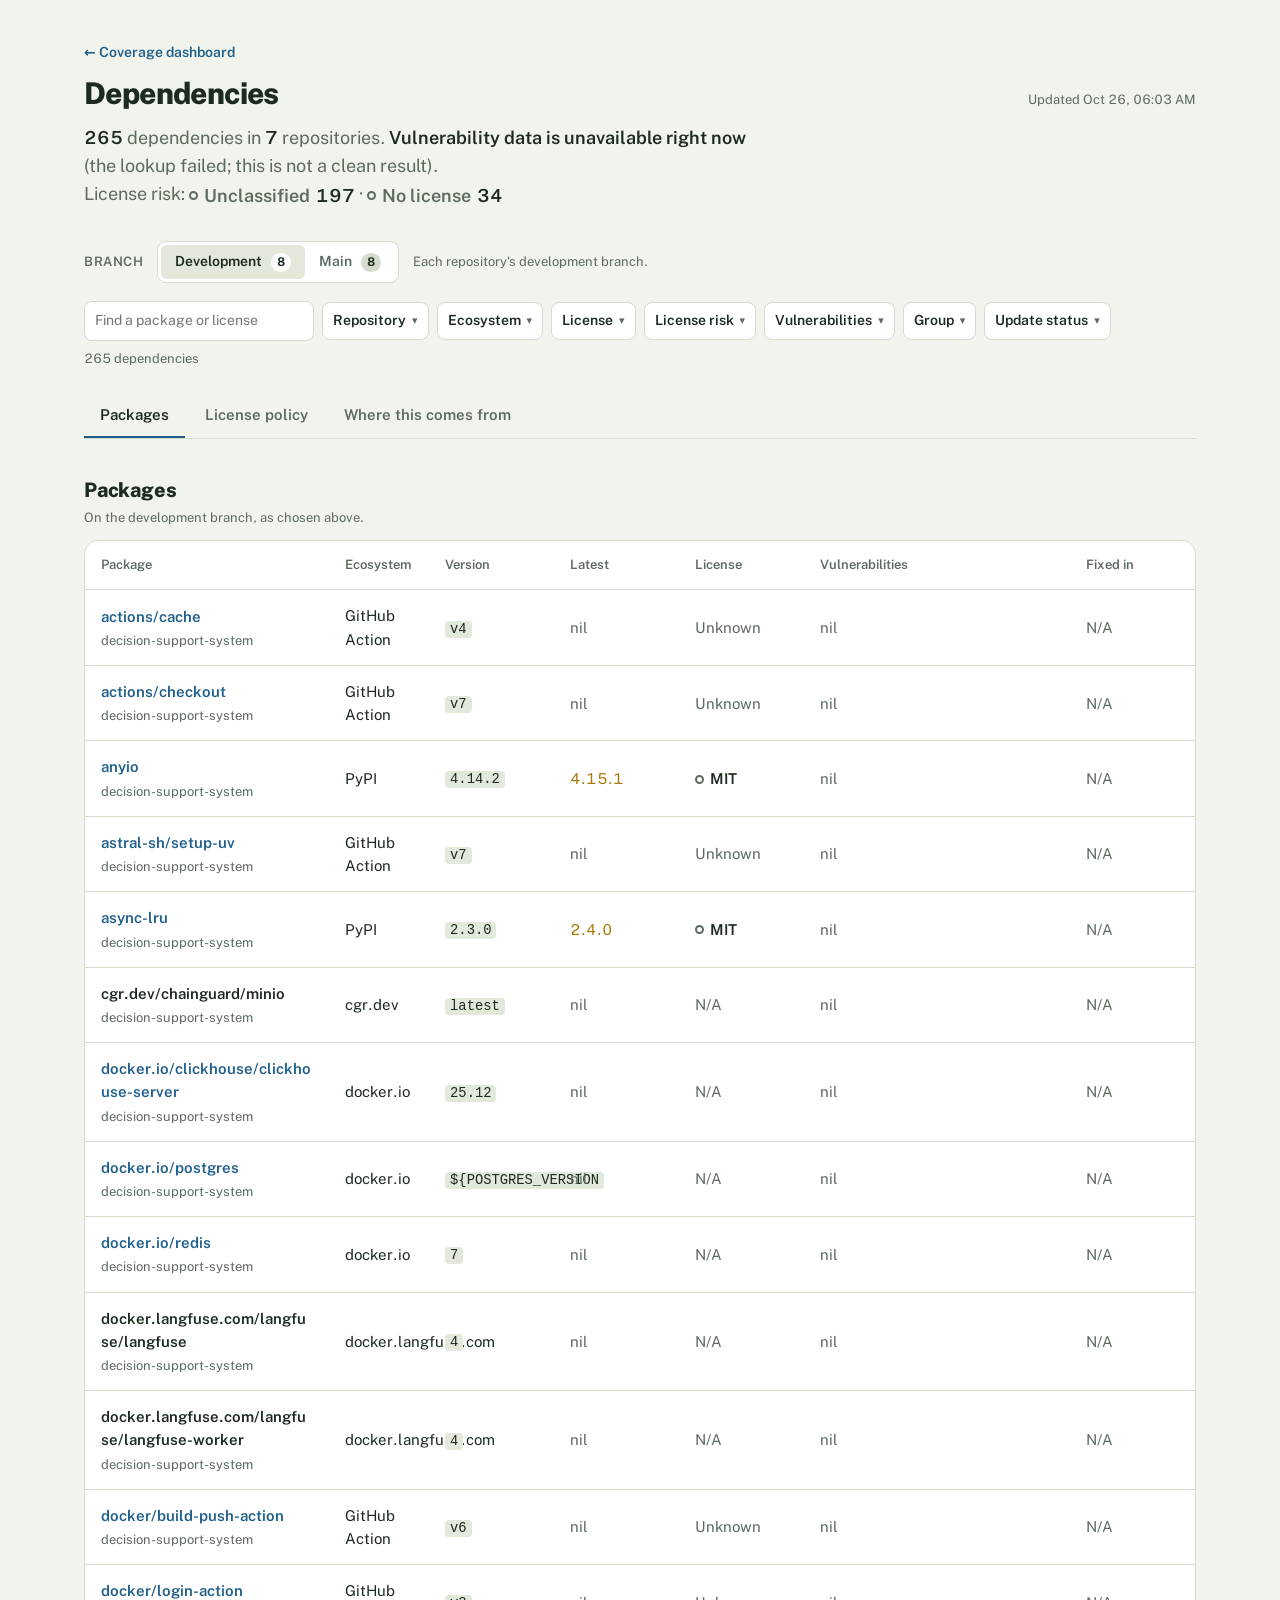
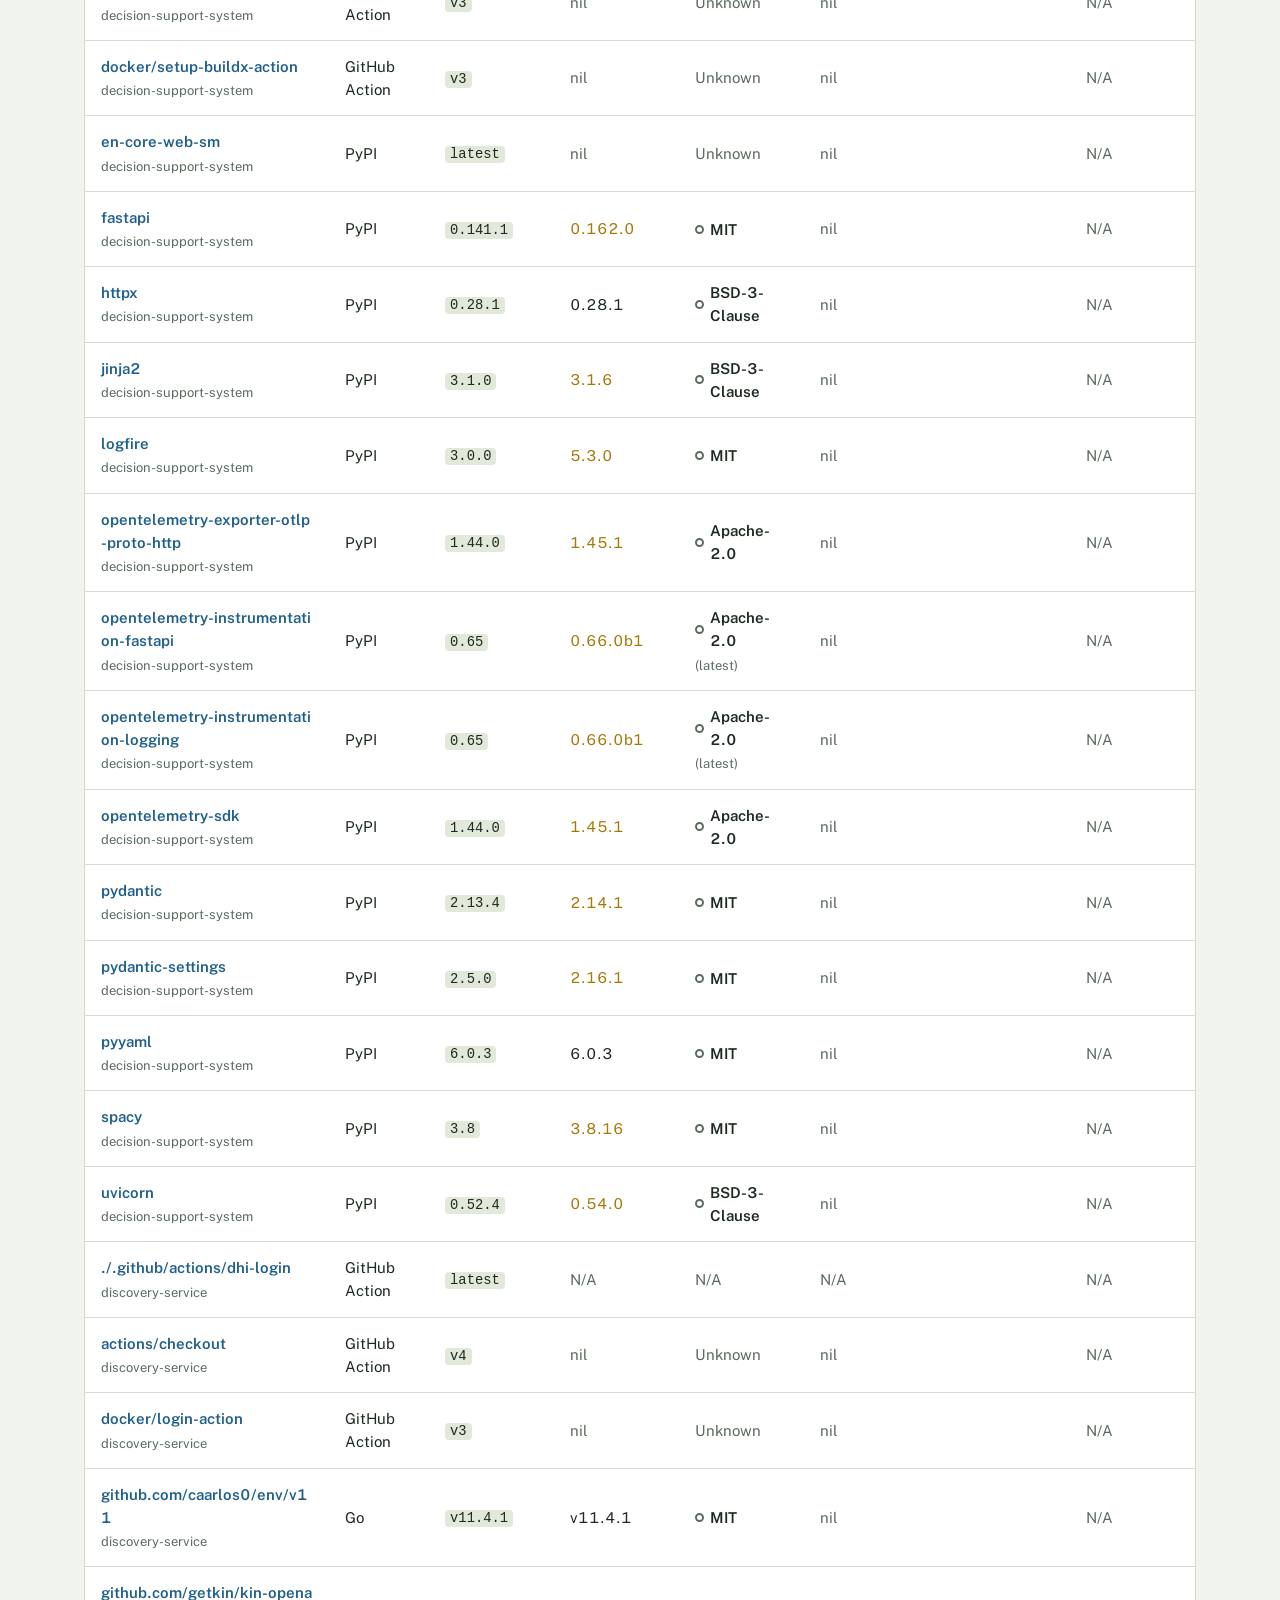
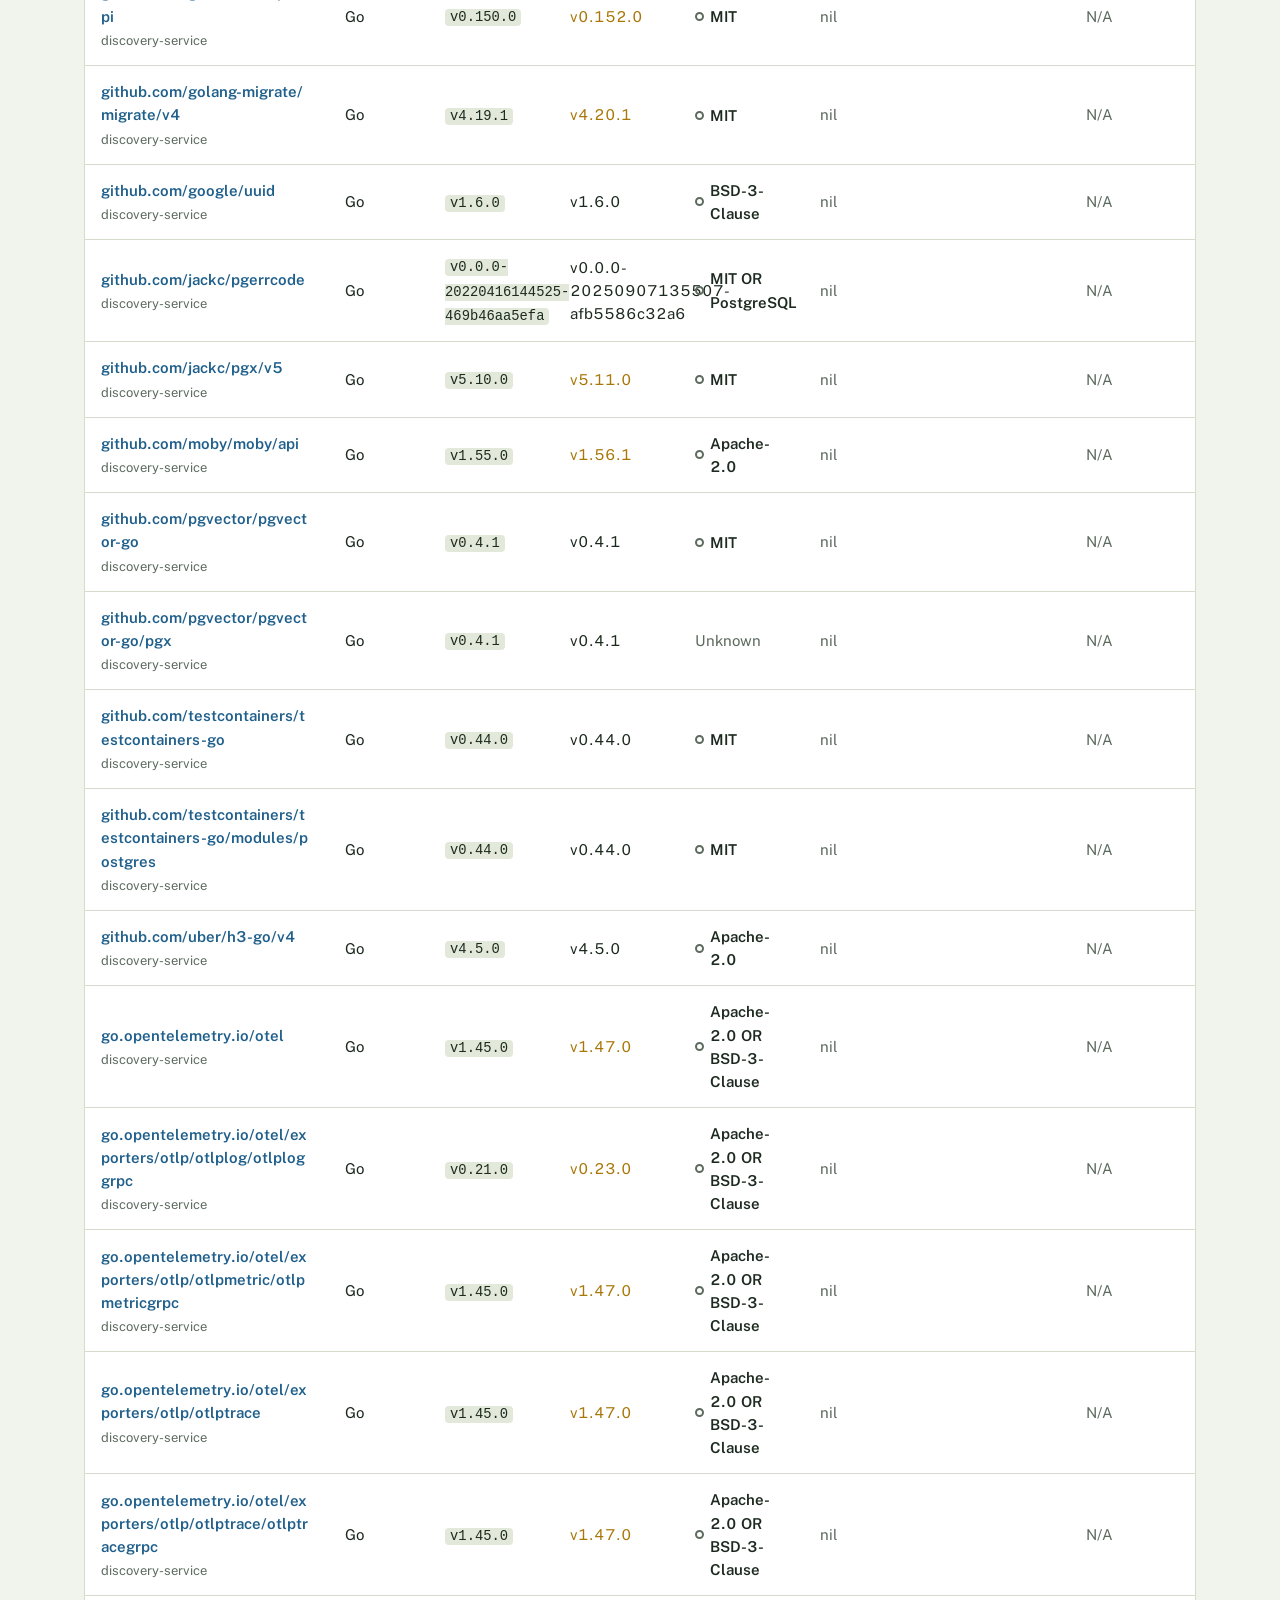
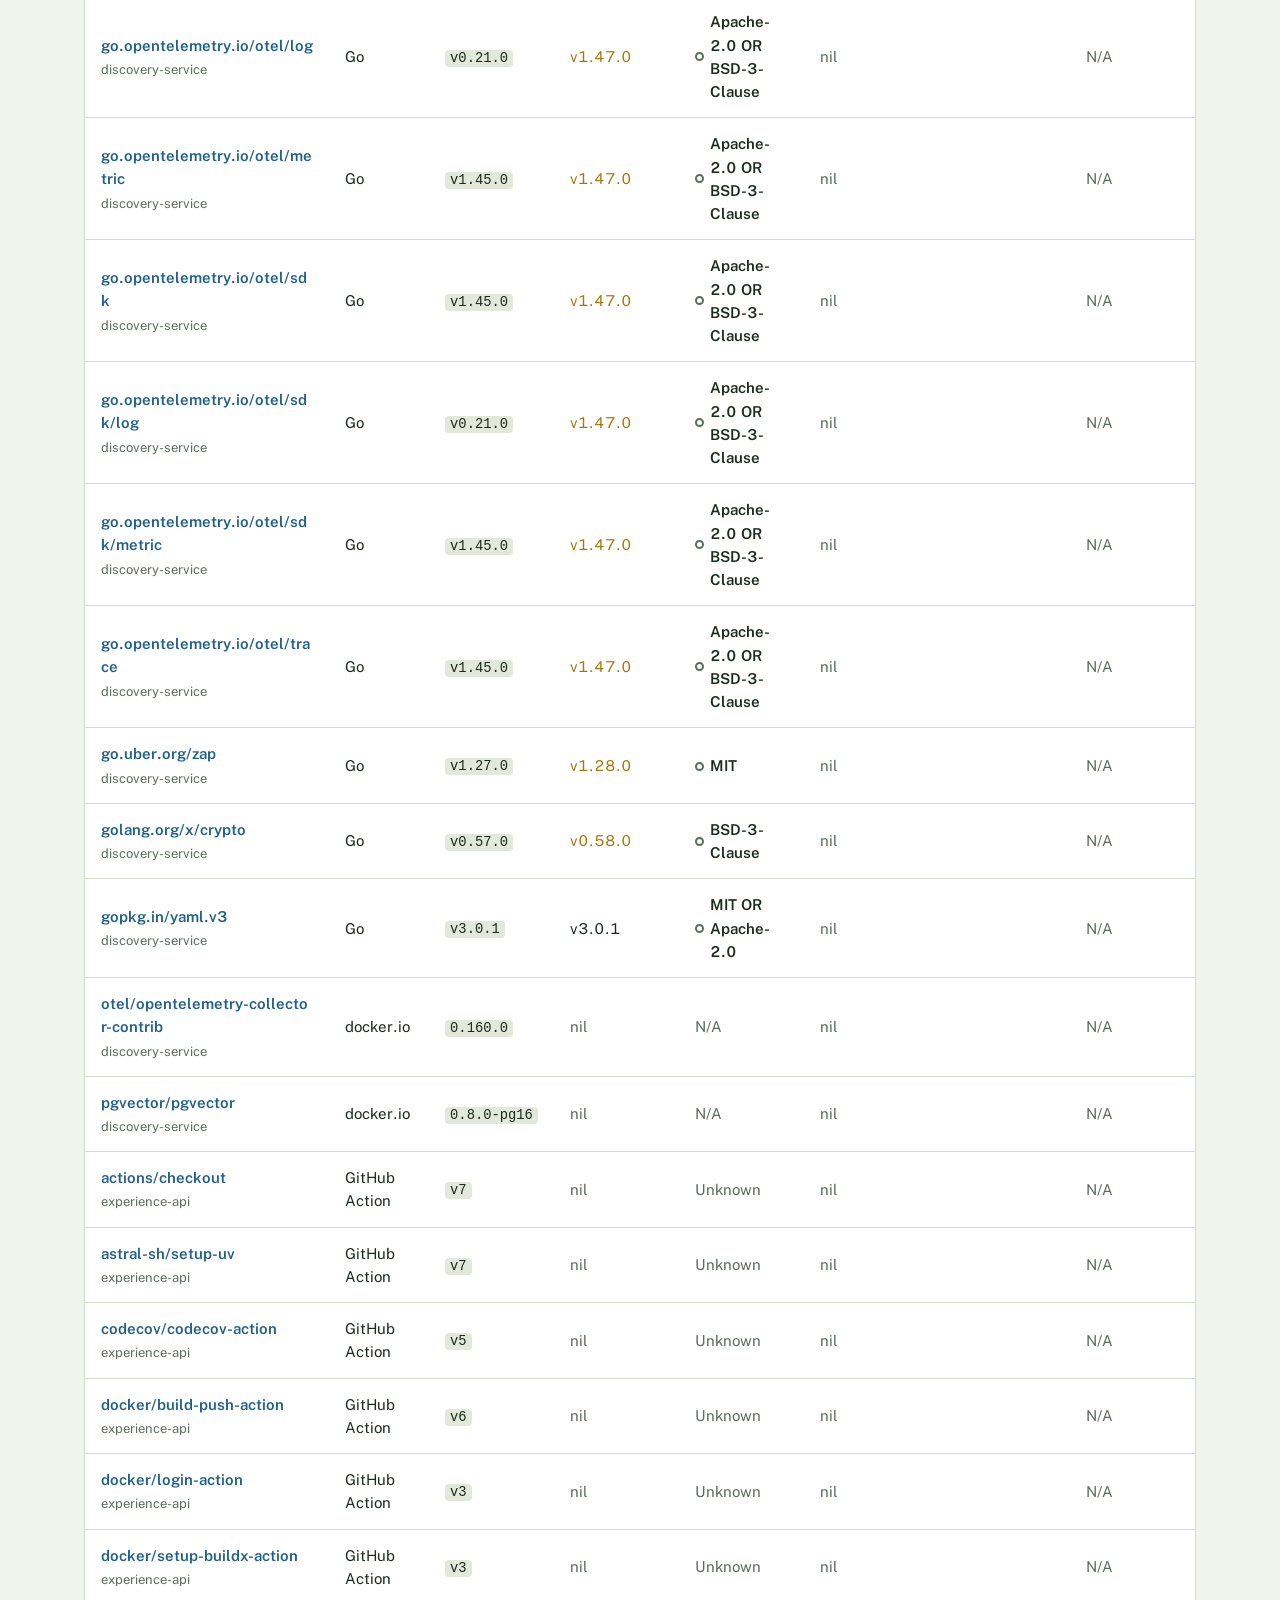
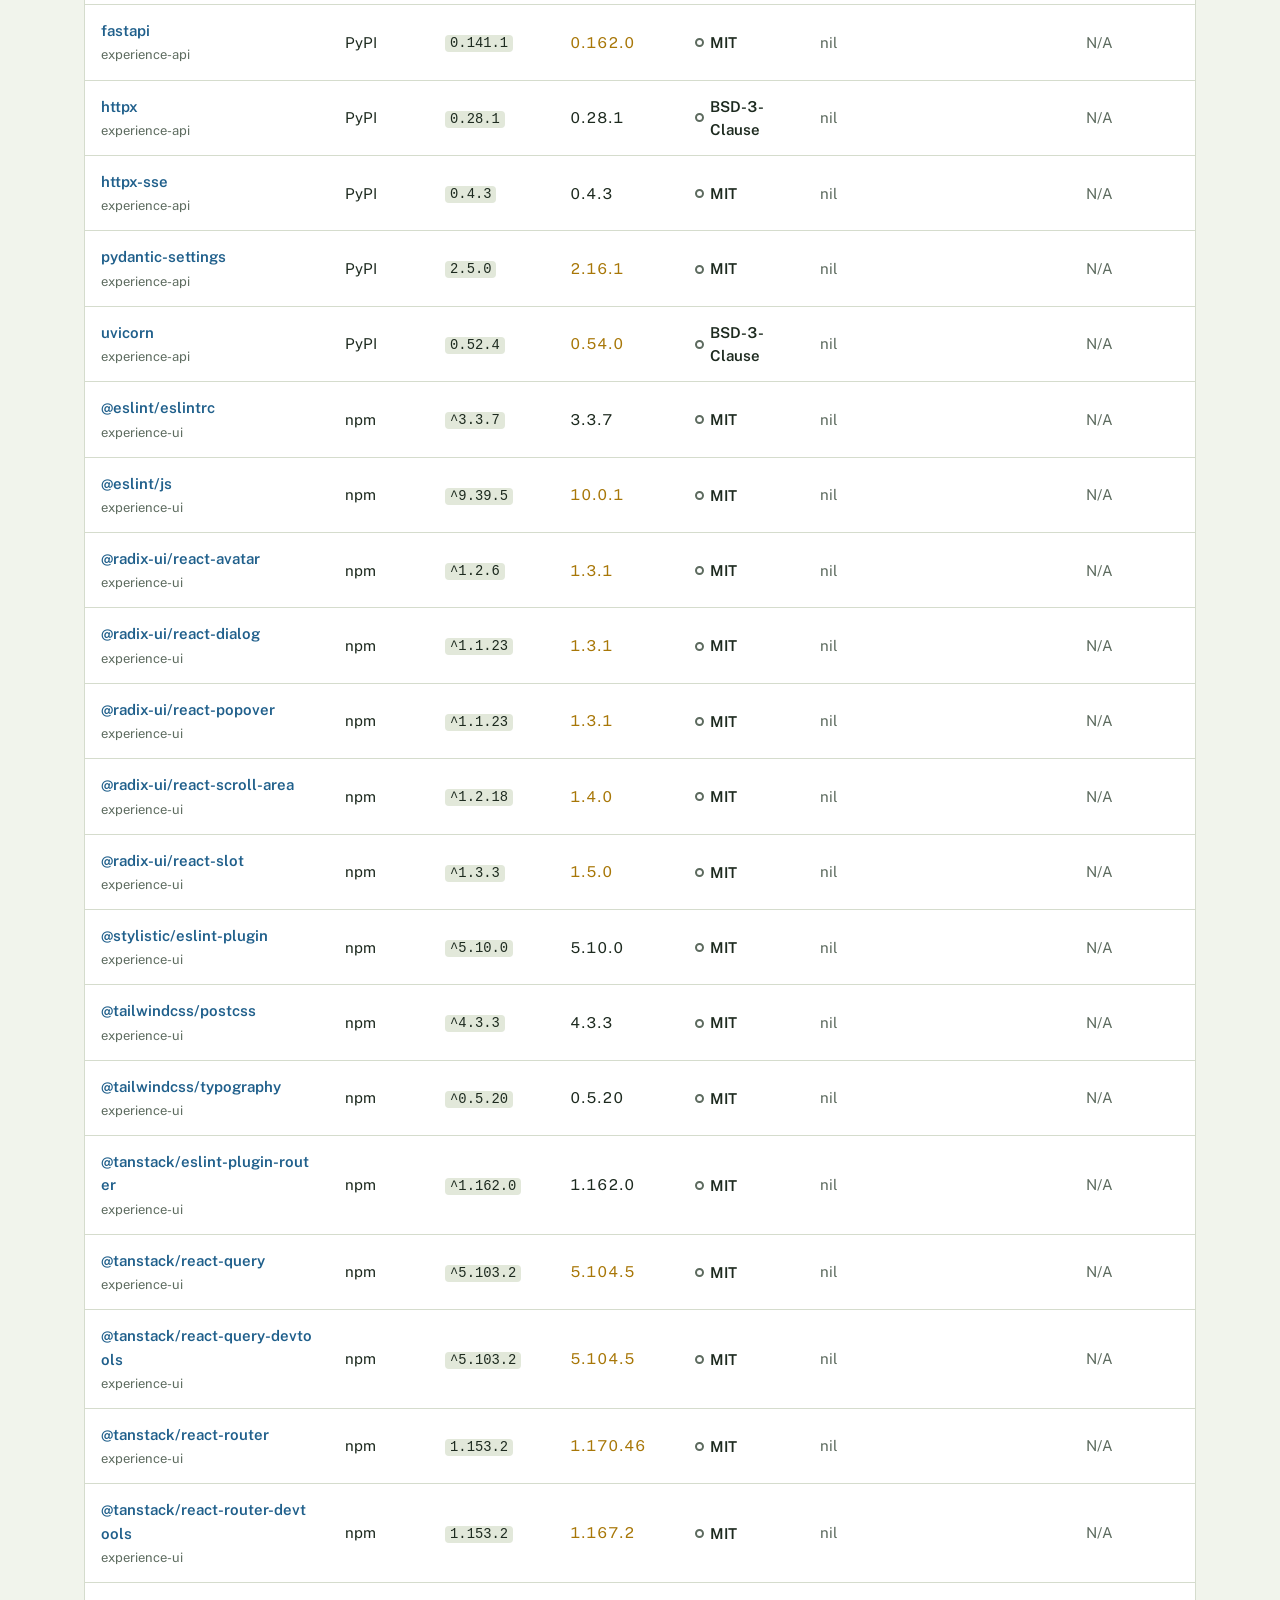
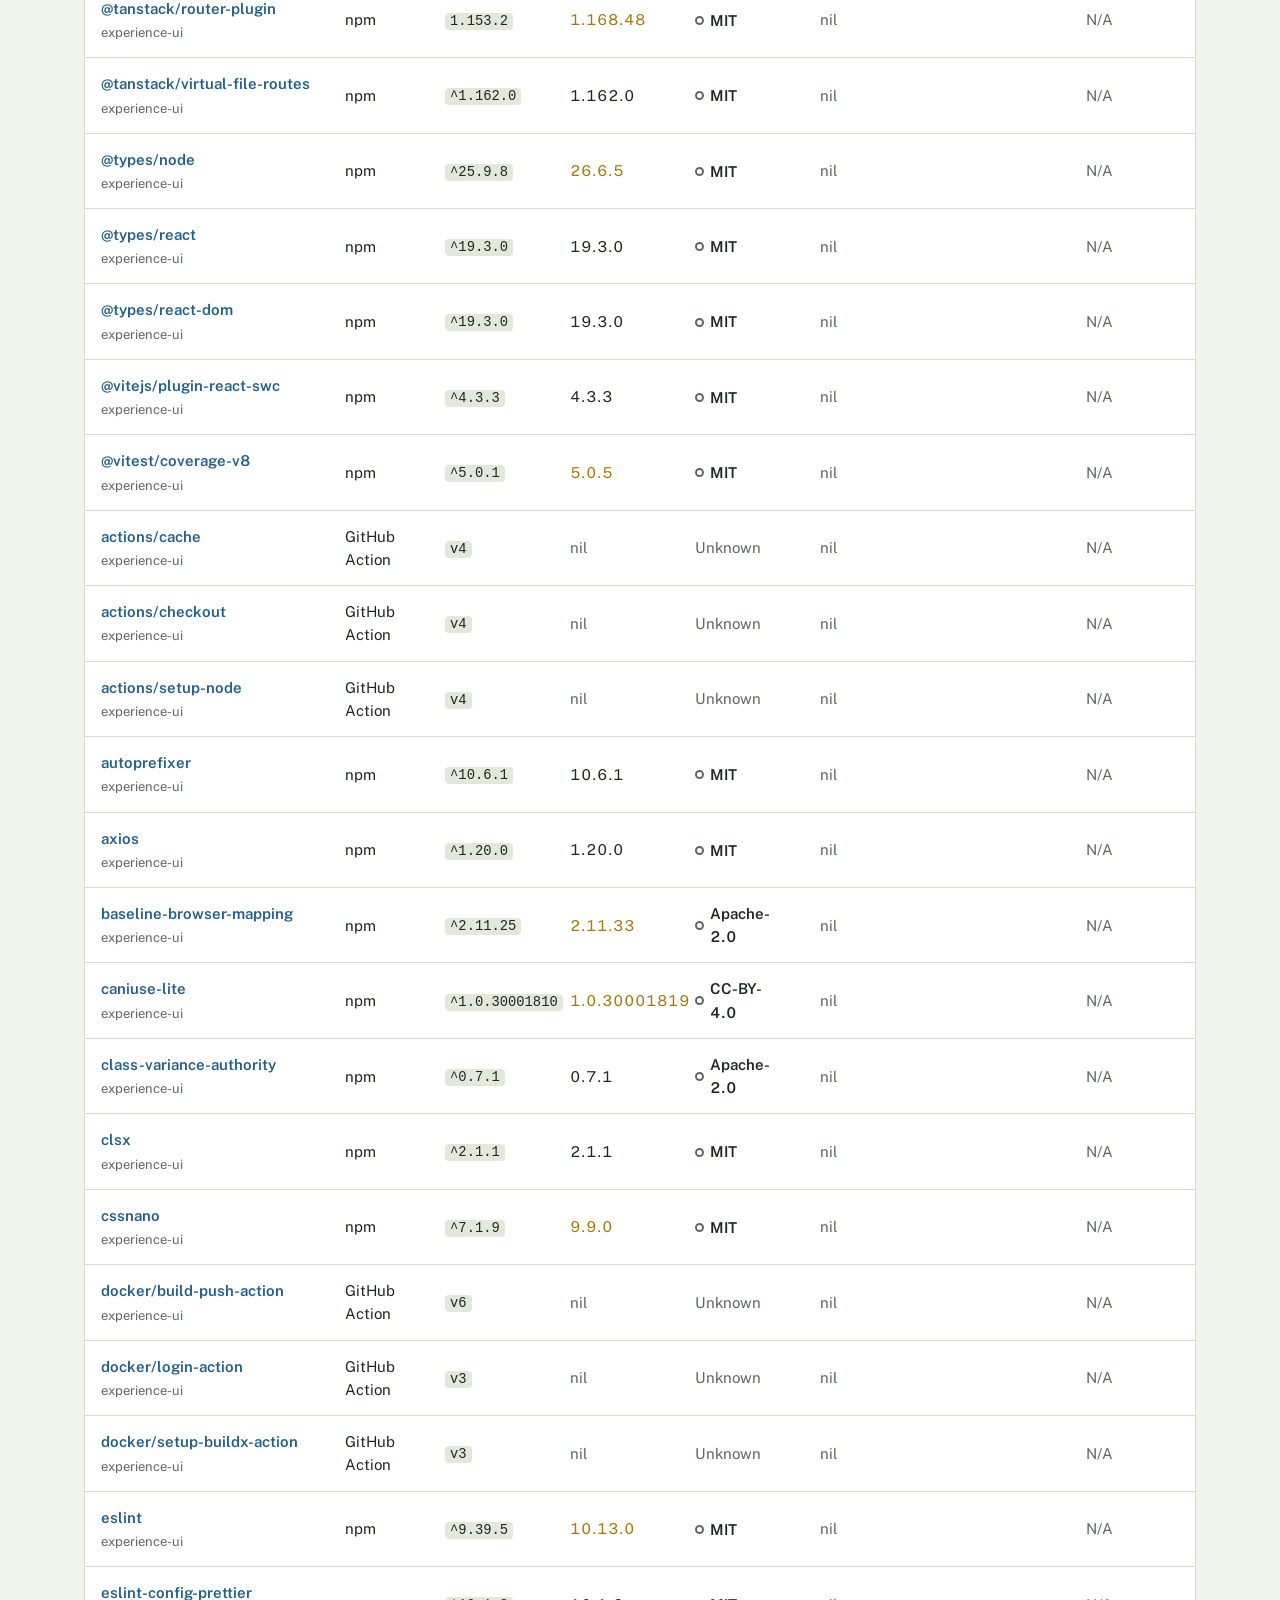
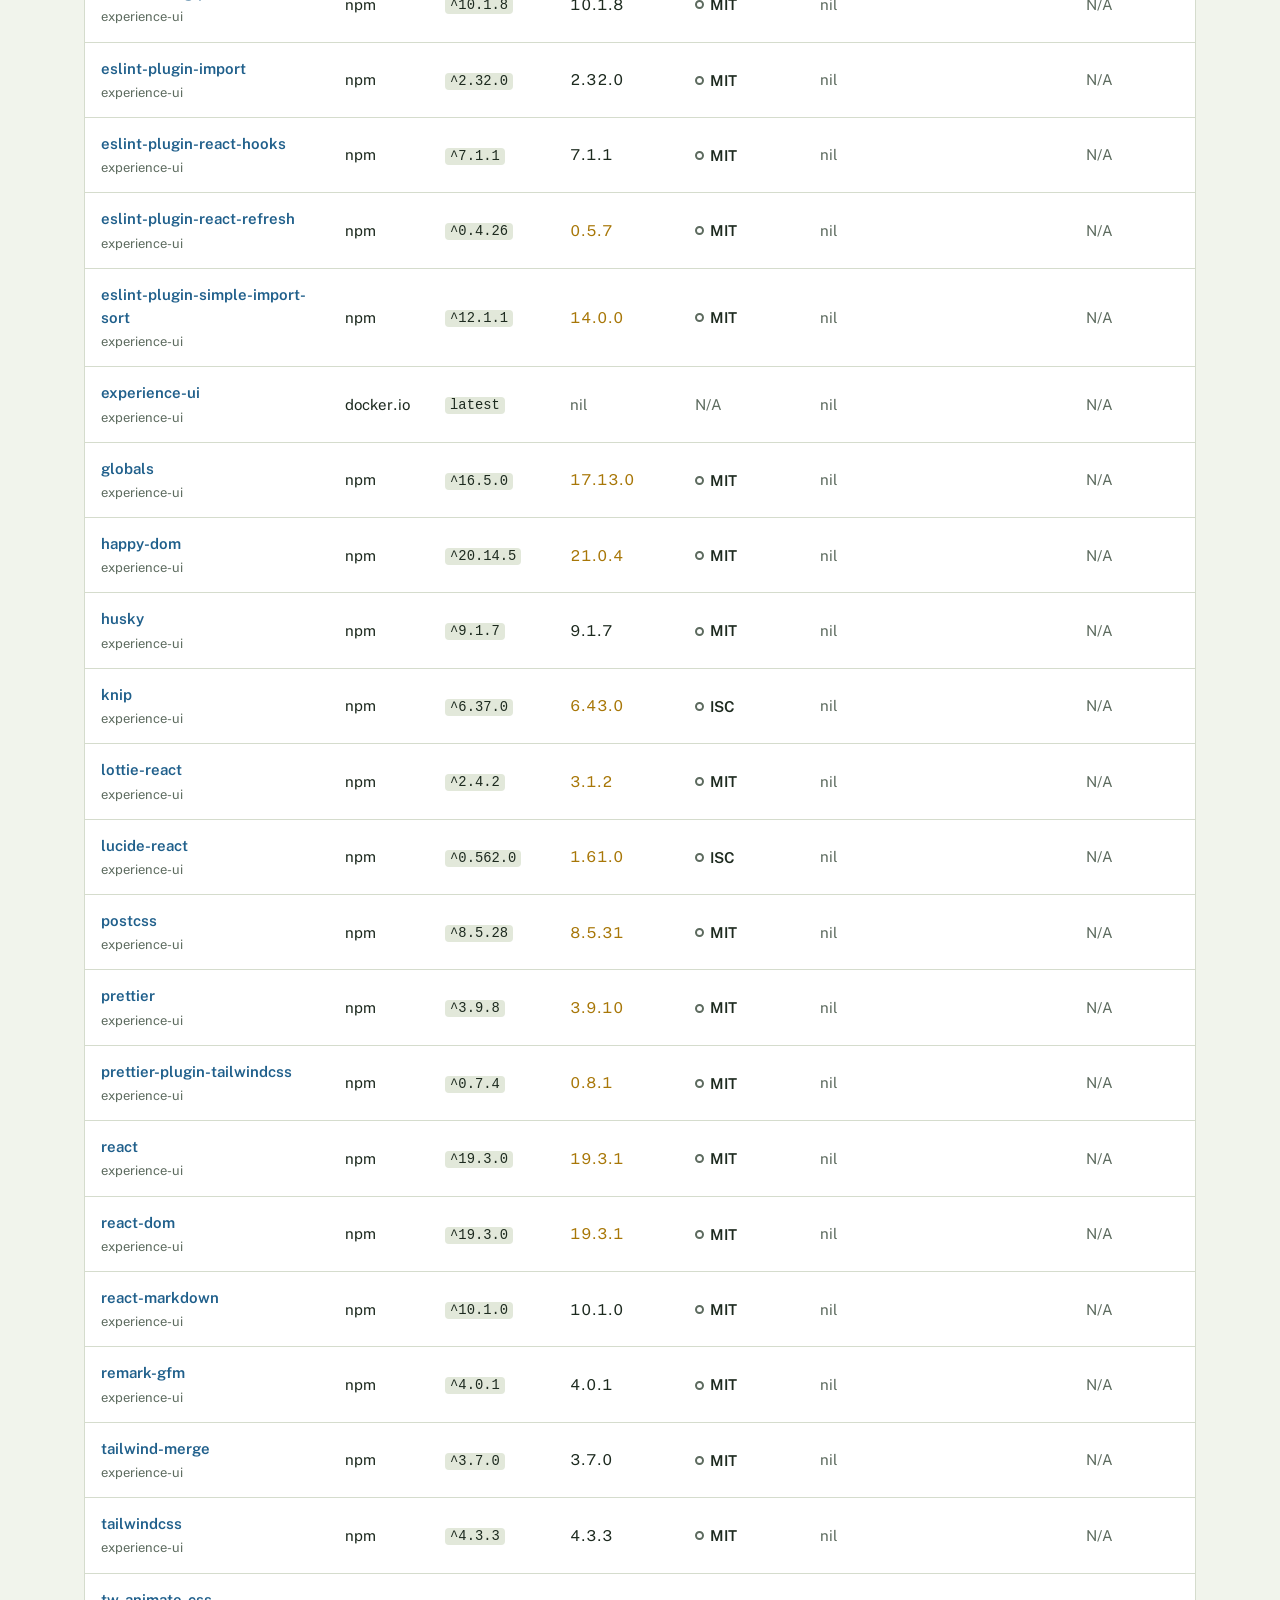
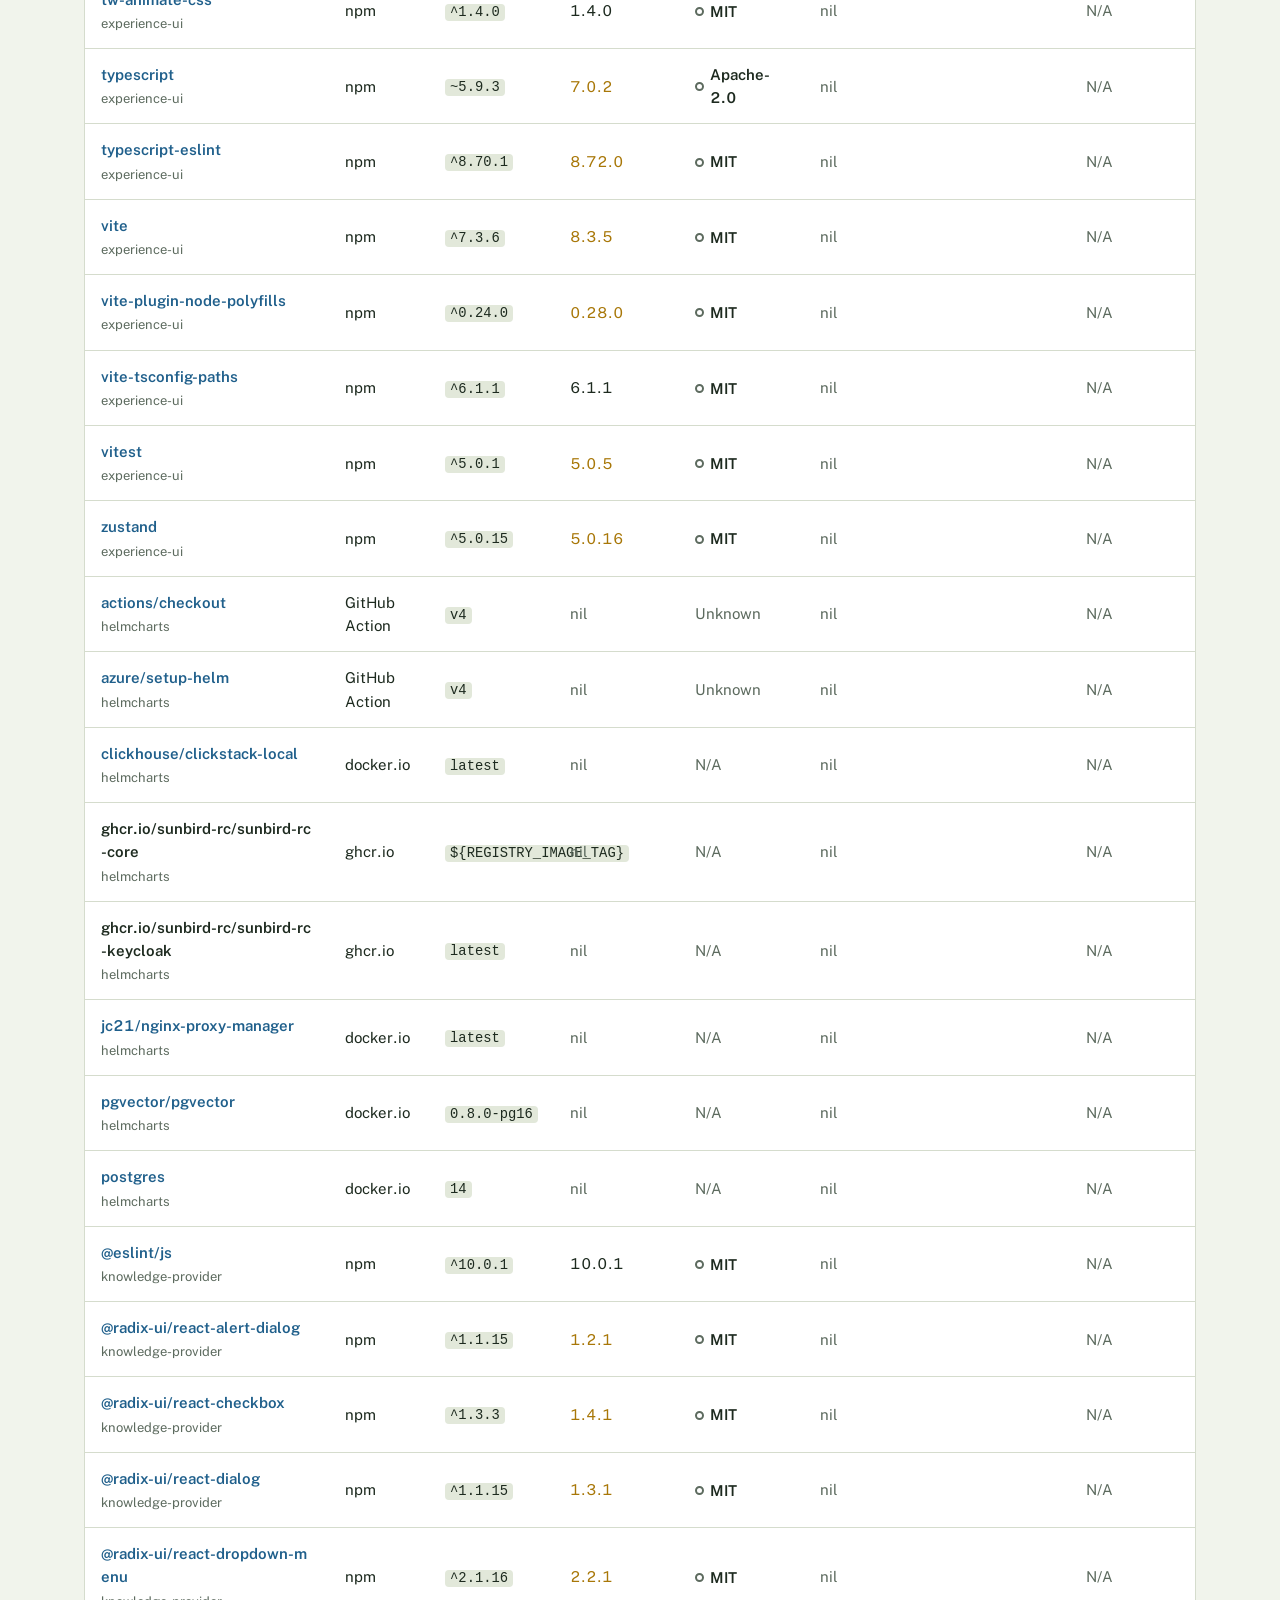
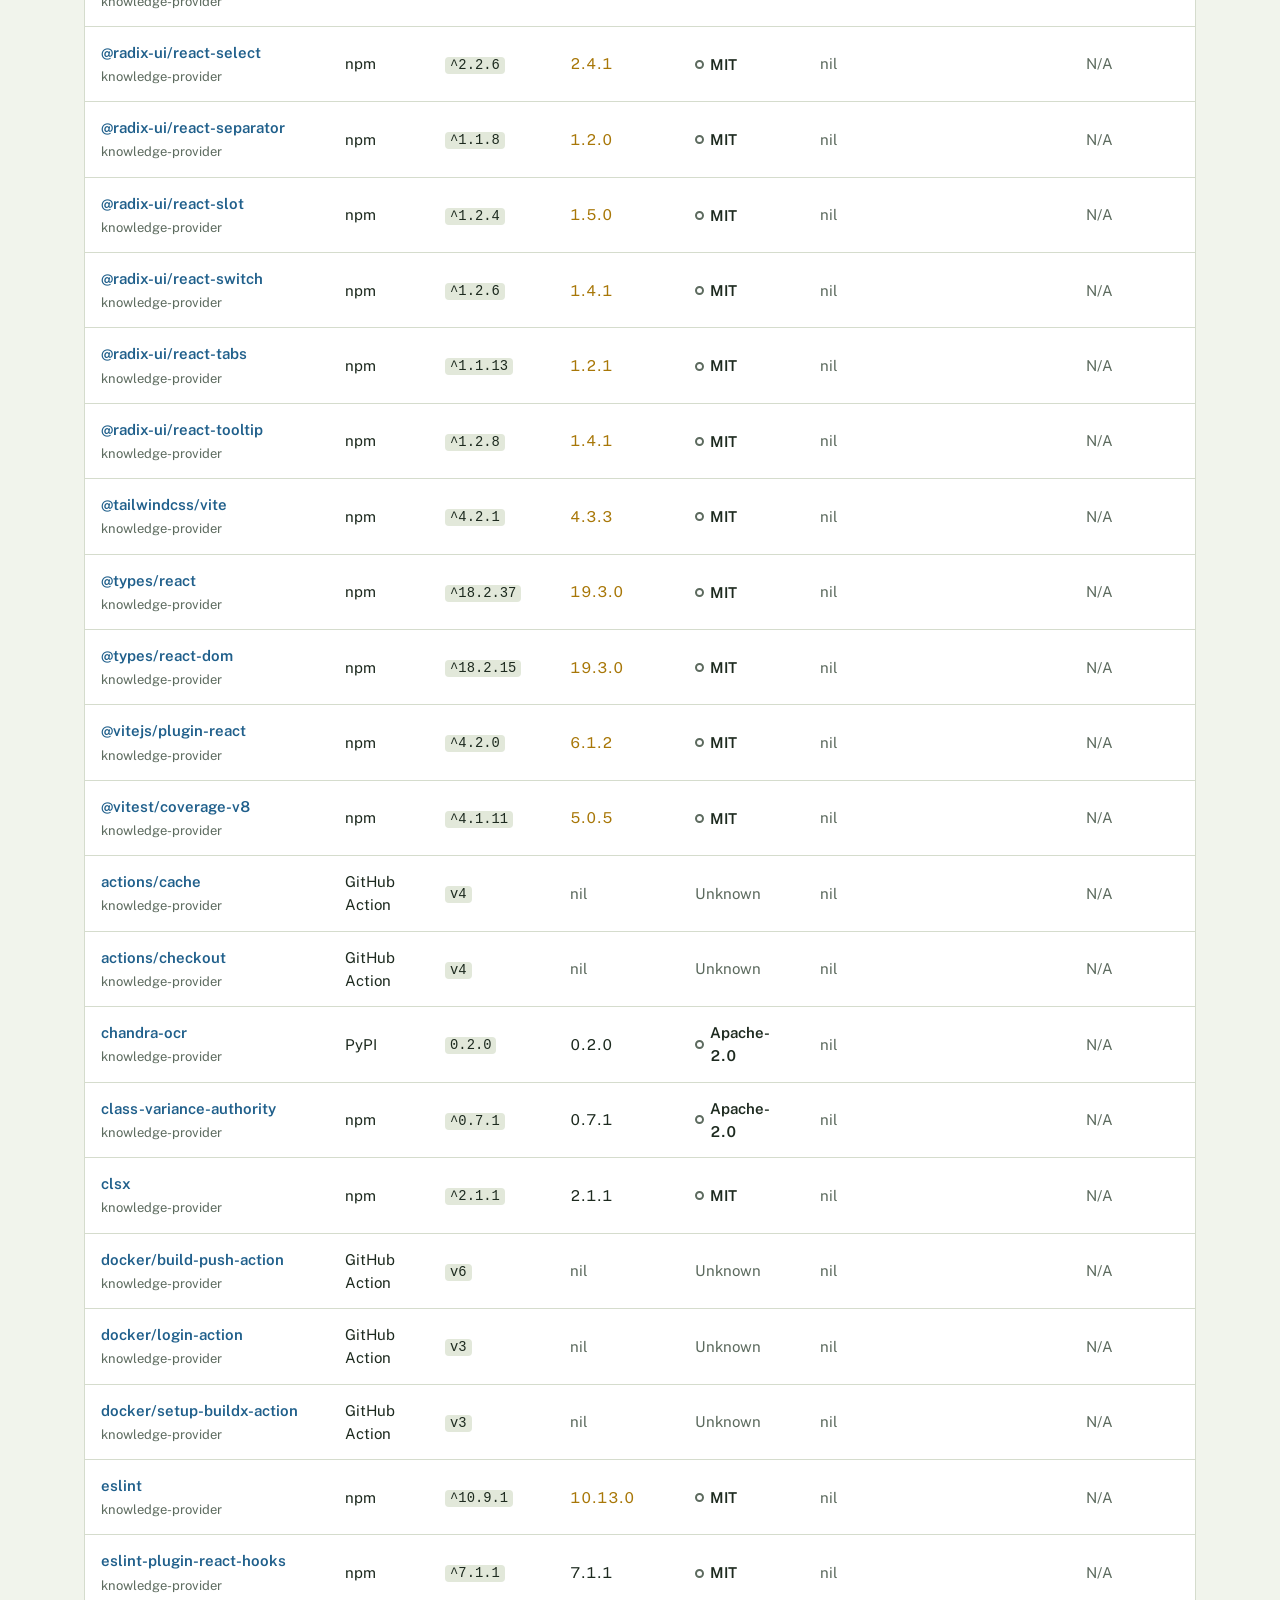
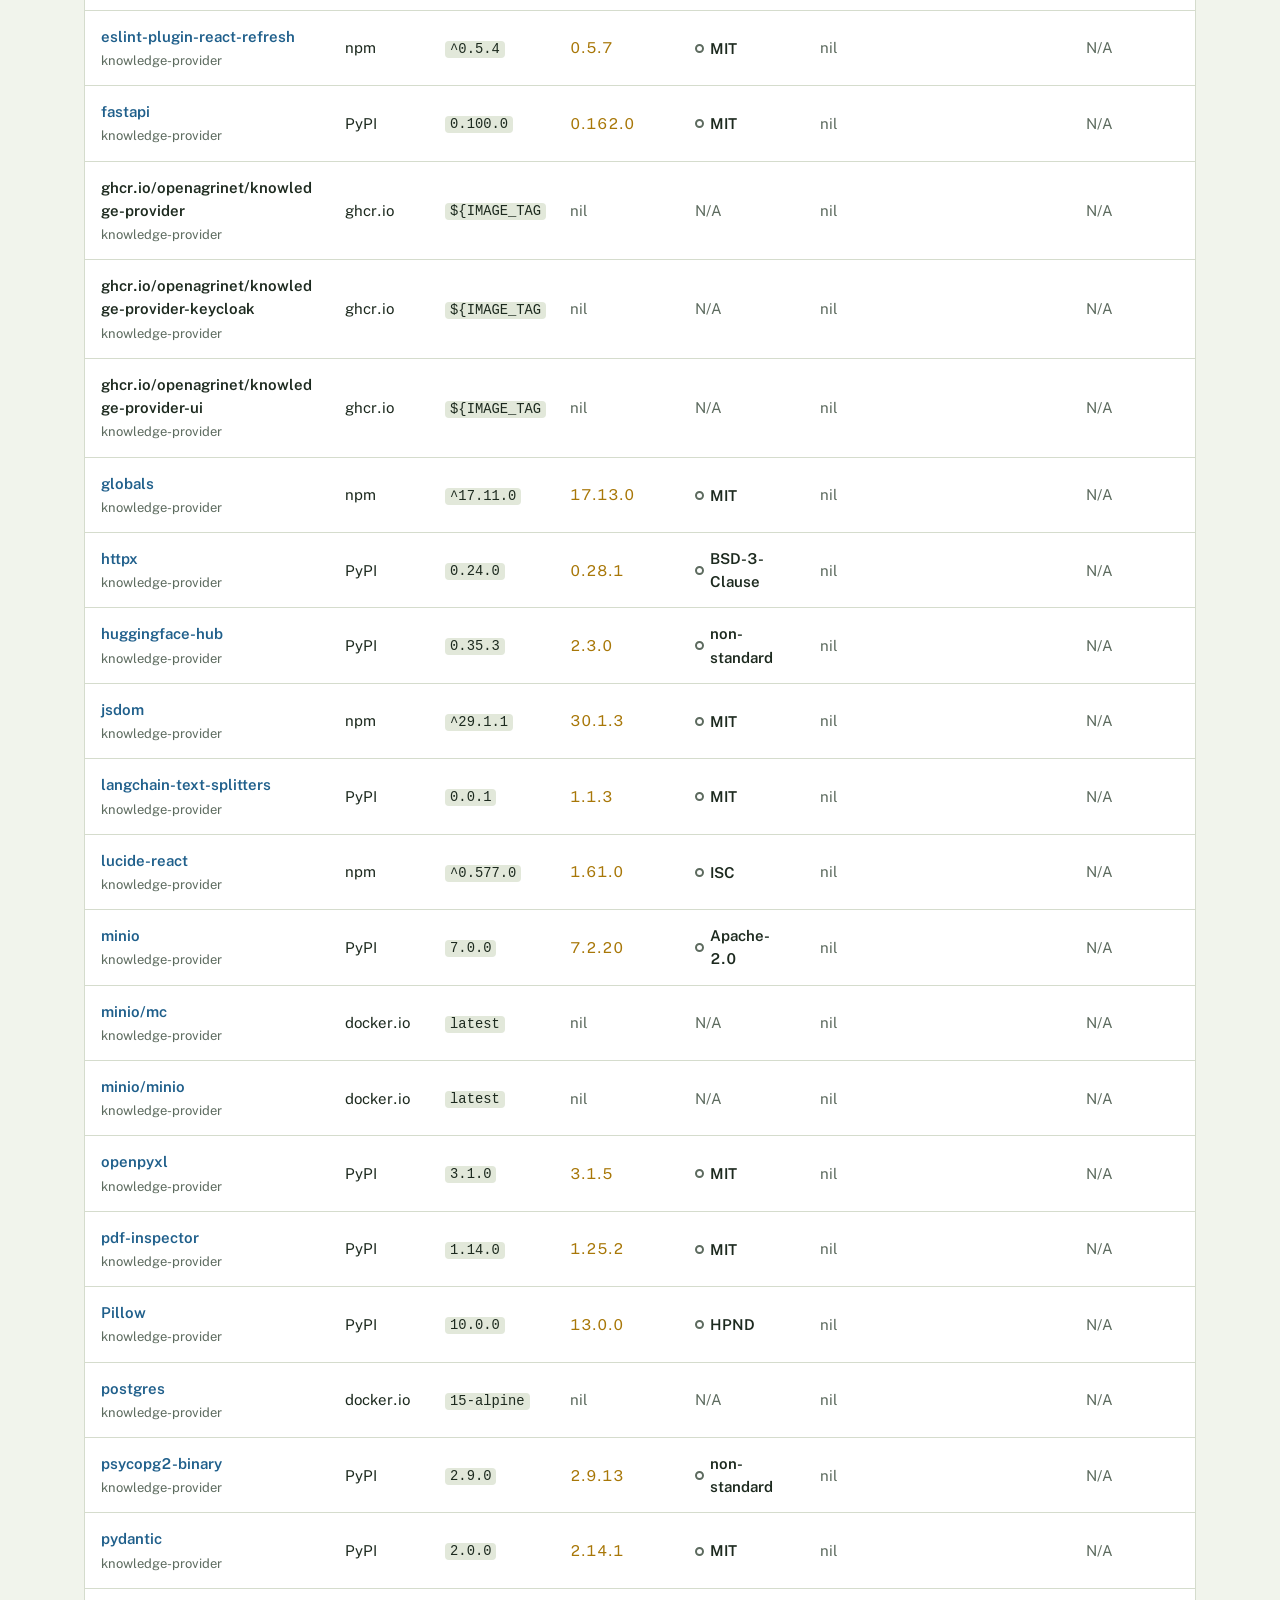
==== commit d283c8a1: "Show only repositories with a development branch under Development The Development view listed every" ====
--- a/deps.html
+++ b/deps.html
@@ -8,24 +8,8 @@
 <link rel="preconnect" href="https://fonts.googleapis.com">
 <link rel="preconnect" href="https://fonts.gstatic.com" crossorigin>
 <link href="https://fonts.googleapis.com/css2?family=Public+Sans:wght@400;500;600;800&display=swap" rel="stylesheet">
-<link rel="stylesheet" href="style.css">
-<style>
-table.deps{min-width:980px}table.deps th:first-child{width:22%}table.deps th:nth-child(2){width:9%}table.deps th:nth-child(6){width:24%}
-.vuln summary{cursor:pointer;font-weight:600}.vuln ul{margin:6px 0 0;padding-left:18px;font-size:13px;color:var(--muted)}.vuln li{margin:4px 0}.sev{font-size:11px;font-weight:600;text-transform:uppercase;letter-spacing:.03em}
-.fix-open{all:unset;cursor:pointer;display:block;border-radius:4px}.fix-open:hover .open-hint{text-decoration:underline}.fix-open:focus-visible{outline:2px solid var(--focus);outline-offset:2px}
-.open-hint{display:block;font-size:12px;color:var(--link)}
-dialog.card{width:min(960px,calc(100vw - 32px));max-height:calc(100vh - 48px);padding:0;border:1px solid var(--line);border-radius:12px;background:var(--surface);color:var(--ink);box-shadow:0 16px 48px rgba(0,0,0,.28)}
-dialog.card::backdrop{background:rgba(10,16,12,.55)}
-.card-head{display:flex;gap:16px;align-items:flex-start;justify-content:space-between;padding:18px 20px 12px;border-bottom:1px solid var(--line)}
-.card-head h2{margin:0;font-size:18px}.card-head .sub{margin:4px 0 0}
-.card-close{font:inherit;font-size:20px;line-height:1;border:1px solid var(--line);border-radius:8px;background:var(--surface);color:var(--ink);padding:4px 10px;cursor:pointer}
-.card-body{padding:12px 20px 20px;overflow:auto;max-height:calc(100vh - 170px)}
-.card-body table{width:100%;border-collapse:collapse;font-size:13px;table-layout:fixed}
-.card-body th.c-adv{width:19%}.card-body th.c-sev{width:10%}.card-body th.c-pkg{width:25%}.card-body th.c-fix{width:12%}.card-body th.c-sum{width:34%}
-.card-body th,.card-body td{padding:7px 8px;white-space:normal}
-.card-body td{overflow-wrap:anywhere}.card-body th{text-align:left;font-size:12px;color:var(--muted);font-weight:600;padding:6px 8px;border-bottom:1px solid var(--line);position:sticky;top:-12px;background:var(--surface)}
-.card-body td{padding:7px 8px;border-bottom:1px solid var(--line);vertical-align:top}
-</style>
+<link rel="stylesheet" href="assets/style.css">
+<link rel="stylesheet" href="assets/deps.css">
 </head>
 <body>
 <main>
@@ -35,6 +19,14 @@
     <span class="updated" id="updated">Loading data…</span>
   </header>
   <p class="summary" id="summary">Reading the dependency list.</p>
+  <div class="branchbar">
+    <span class="branchbar-label" id="branch-label">Branch</span>
+    <div class="switch" role="group" aria-labelledby="branch-label">
+      <button type="button" id="view-dev" aria-pressed="true">Development <span class="count" id="count-dev"></span></button>
+      <button type="button" id="view-main" aria-pressed="false">Main <span class="count" id="count-main"></span></button>
+    </div>
+    <p class="sub branch-note" id="branch-note" aria-live="polite"></p>
+  </div>
   <div id="filters"></div>
 
   <div class="tabs" role="tablist" aria-label="Sections">
@@ -44,9 +36,7 @@
   </div>
 
   <section id="sec-packages" role="tabpanel" aria-labelledby="tab-packages">
-    <div class="sec-head"><div><h2 id="dep-title">Packages</h2><p class="sub" id="dep-note"></p></div>
-      <div class="switch" role="group" aria-label="Branch to show"><button type="button" id="view-dev" aria-pressed="true">Development</button><button type="button" id="view-main" aria-pressed="false">Main</button></div>
-    </div>
+    <div class="sec-head"><div><h2 id="dep-title">Packages</h2><p class="sub" id="dep-note"></p></div></div>
     <div class="table-wrap"><table class="deps">
       <thead><tr><th scope="col">Package</th><th scope="col">Ecosystem</th><th scope="col">Version</th><th scope="col">Latest</th><th scope="col">License</th><th scope="col">Vulnerabilities</th><th scope="col">Fixed in</th></tr></thead>
       <tbody id="rows"><tr><td colspan="7" class="empty">Loading…</td></tr></tbody>
@@ -78,162 +68,9 @@
     <div class="card-body" id="vc-body"></div>
   </dialog>
 </main>
-<script src="filters.js"></script>
-<script src="tabs.js"></script>
-<script>
-const $=id=>document.getElementById(id);
-const esc=s=>String(s??'').replace(/[&<>"']/g,c=>({'&':'&amp;','<':'&lt;','>':'&gt;','"':'&quot;',"'":'&#39;'}[c]));
-const ECO={npm:'npm',python:'PyPI',golang:'Go',docker:'Docker',githubAction:'GitHub Action',terraform:'Terraform provider',githubRelease:'GitHub release'};
-// a Docker image reference split into its registry (Docker Hub when none is named) and its repository path
-function image(n){const p=n.split('/'),host=p.length>1&&/[.:]|^localhost$/.test(p[0]);return {registry:host?p[0]:'docker.io',path:(host?p.slice(1):p).join('/')}}
-const LINK={npm:n=>`https://www.npmjs.com/package/${n}`,python:n=>`https://pypi.org/project/${n}/`,golang:n=>`https://pkg.go.dev/${n}`,
-  docker:n=>{const i=image(n);return i.registry!=='docker.io'?null:`https://hub.docker.com/r/${i.path.includes('/')?i.path:'_/'+i.path}`},githubAction:n=>`https://github.com/${n}`,
-  githubRelease:n=>`https://github.com/${n}/releases`,
-  terraform:n=>{const p=n.split('/');return p.length===3&&p[0]==='registry.terraform.io'?`https://registry.terraform.io/providers/${p[1]}/${p[2]}`:`https://search.opentofu.org/provider/${p[p.length-2]}/${p[p.length-1]}`}};
-// The shown name is the collector's short (scripts/stackinfo/names.py short_name, written on every refresh);
-// the full name stays in the tooltip, search and link.
-const displayName=d=>d.short||d.name;
-// GitHub (or Docker Hub) stars, compact: 950, 4.8k, 230k
-const starCount=n=>!Number.isFinite(n)||n<0?'':n>=1e6?(n/1e6).toFixed(1).replace(/\.0$/,'')+'M':n>=1e4?Math.round(n/1e3)+'k':n>=1e3?(n/1e3).toFixed(1).replace(/\.0$/,'')+'k':String(n);
-// GitHub's star octicon (MIT, primer/octicons)
-const STAR='<svg class="star-icon" viewBox="0 0 16 16" width="12" height="12" aria-hidden="true"><path d="M8 .25a.75.75 0 0 1 .673.418l1.882 3.815 4.21.612a.75.75 0 0 1 .416 1.279l-3.046 2.97.719 4.192a.751.751 0 0 1-1.088.791L8 12.347l-3.766 1.98a.75.75 0 0 1-1.088-.79l.72-4.194L.818 6.374a.75.75 0 0 1 .416-1.28l4.21-.611L7.327.668A.75.75 0 0 1 8 .25Zm0 2.445L6.615 5.5a.75.75 0 0 1-.564.41l-3.097.45 2.24 2.184a.75.75 0 0 1 .216.664l-.528 3.084 2.769-1.456a.75.75 0 0 1 .698 0l2.77 1.456-.53-3.084a.75.75 0 0 1 .216-.664l2.24-2.183-3.096-.45a.75.75 0 0 1-.564-.41L8 2.694Z"/></svg>';
-const starChip=(n,of)=>!Number.isFinite(n)?'':` <span class="stars" title="${esc(n.toLocaleString()+' stars on '+of)}">${STAR}${starCount(n)}<span class="sr"> stars</span></span>`;
-const ecoOf=d=>d.ecosystem==='docker'?image(d.name).registry:d.ecosystem;
-const LOOKED=['npm','python','golang','githubAction'],SEVCLASS={CRITICAL:'bad',HIGH:'bad',MODERATE:'warn',LOW:'muted',UNKNOWN:'warn'};
-const RISK={green:'Preferred',yellow:'Not recommended',red:'Not to use',unclassified:'Unclassified',none:'No license',na:'Not looked up'};
-const VULN={'critical-high':'Critical or high',any:'Any known vulnerability',none:'None known',unchecked:'Not checked'};
-const GROUP={main:'main (installed with the app)',dev:'dev',test:'test',security:'security',optional:'optional',peer:'peer',runtime:'runtime (Docker image)',ci:'ci (GitHub Action)',tool:'tool','(not found)':'not found in a manifest'};
-const UPDATE={behind:'Update available',current:'Up to date',unknown:'Unknown'};
-let data={},repos=[],all=[],policy={green:[],yellow:[],red:[]},bar=null,view='dev';
-try{if(localStorage.getItem('branchView')==='main')view='main'}catch(e){}
-{const b=new URLSearchParams(location.search).get('branch');if(b==='main'||b==='dev')view=b}
-
-const vnum=v=>{const m=String(v||'').replace(/^[\^~=<>v\s]+/,'').match(/^\d+(?:\.\d+)*/);return m?m[0].split('.').map(Number):null};
-function newer(a,b){const x=vnum(a),y=vnum(b);if(!x||!y)return null;for(let i=0;i<Math.max(x.length,y.length);i++){const d=(x[i]||0)-(y[i]||0);if(d)return d>0}return false}
-const updateOf=d=>{const n=newer(d.latest,d.version);return n===null?'unknown':n?'behind':'current'};
-// a license the collector says does not exist for this dependency is 'not looked up' (N/A); one it could not find is 'no license' (nil)
-const riskOf=d=>d.license?d.license_class||'unclassified':d.missing&&d.missing.license?(d.missing.license.state==='na'?'na':'none'):LOOKED.includes(d.ecosystem)&&!local(d)?'none':'na';
-function vulnOf(d){const q=d.vulns;if(!q)return['unchecked'];if(!q.count)return['none'];return q.severity==='CRITICAL'||q.severity==='HIGH'?['any','critical-high']:['any']}
-
-const FACETS=[
-  {key:'repository',param:'repo',label:'Repository',get:d=>d.repository},
-  {key:'ecosystem',param:'eco',label:'Ecosystem',get:ecoOf,valueLabel:v=>ECO[v]||v},
-  {key:'license',param:'license',label:'License',get:d=>d.license||'(none)'},
-  {key:'risk',label:'License risk',get:riskOf,valueLabel:v=>RISK[v]||v,order:['red','yellow','green','unclassified','none','na']},
-  {key:'vuln',label:'Vulnerabilities',get:vulnOf,valueLabel:v=>VULN[v]||v,order:['critical-high','any','none','unchecked']},
-  {key:'group',label:'Group',get:d=>d.groups&&d.groups.length?d.groups:['(not found)'],valueLabel:v=>GROUP[v]||v,order:['main','dev','test','security','optional','peer','runtime','ci','tool']},
-  {key:'update',label:'Update status',get:updateOf,valueLabel:v=>UPDATE[v]||v,order:['behind','current','unknown']},
-];
-
-// nil: the value exists but the dashboard could not get it; N/A: there is no such value for this dependency
-const local=d=>d.ecosystem==='githubAction'&&d.name.startsWith('./');
-const NIL=why=>`<span class="muted" title="${esc(why)}">nil</span>`,NA=why=>`<span class="muted" title="${esc(why)}">N/A</span>`;
-// the collector's reason for an empty value (scripts/stackinfo/reasons.py); null for data written before reasons existed
-const missingCell=(d,col)=>{const m=d.missing&&d.missing[col];return m?(m.state==='na'?NA(m.why):NIL(m.why)):null};
-// The findings card behind Fixed in: every advisory with its package, severity and fix
-let shown=[];
-function sevBadge(s){return `<span class="sev ${SEVCLASS[s]||'warn'}">${esc(s==='UNKNOWN'?'not rated':String(s).toLowerCase())}</span>`}
-function openCard(d){
-  const q=d.vulns;if(!q)return;
-  const at=d.resolved||(q.checked_version&&q.checked_version!==d.version?q.checked_version:'');
-  $('vc-title').textContent=`${displayName(d)} ${d.version}${at?` (${at})`:''}`;
-  const fixable=q.fixable!=null?q.fixable:q.items.filter(i=>i.fixed).length;
-  $('vc-sub').innerHTML=`${esc(d.name)} · ${q.count} known · <span class="${SEVCLASS[q.severity]||'warn'}">worst ${esc(q.severity==='UNKNOWN'?'not rated':String(q.severity).toLowerCase())}</span> · ${q.fixed_in?`all fixable ones fixed in <code>${esc(q.fixed_in)}</code>`:`${fixable} fixable`}${q.unfixed?` · ${q.unfixed} with no fix released`:''}`;
-  const rows=q.items.map(i=>{
-    // image findings name the package inside the image in their summary ("glibc 2.36-9: ..."); a package's own findings are about itself
-    const m=d.ecosystem==='docker'&&/^(\S+) (\S+): (.*)$/.exec(i.summary||'');
-    const pkg=m?`${esc(m[1])} <span class="muted">${esc(m[2])}</span>`:`${esc(displayName(d))} <span class="muted">${esc(q.checked_version||d.version)}</span>`;
-    return `<tr><td><a href="${esc(i.url)}" target="_blank" rel="noopener">${esc(i.cve||i.id)}</a>${i.cve&&i.id!==i.cve?`<div class="sub">${esc(i.id)}</div>`:''}</td><td>${sevBadge(i.severity)}</td><td>${pkg}</td><td>${i.fixed?`<code>${esc(i.fixed)}</code>`:'<span class="bad">no fix</span>'}</td><td>${esc(m?m[3]:i.summary)}</td></tr>`}).join('');
-  $('vc-body').innerHTML=`<table><thead><tr><th class="c-adv">Advisory</th><th class="c-sev">Severity</th><th class="c-pkg">Package</th><th class="c-fix">Fixed in</th><th class="c-sum">Summary</th></tr></thead><tbody>${rows}</tbody></table>${q.count>q.items.length?`<p class="sub">The ${q.items.length} most severe of ${q.count} are listed.</p>`:''}`;
-  $('vuln-card').showModal();
-}
-function vulnCells(d){
-  const q=d.vulns;
-  if(local(d))return[NA('An action in this repository, not a published package'),NA('No vulnerabilities to fix')];
-  if(!q&&missingCell(d,'vulns'))return[missingCell(d,'vulns'),NA('Nothing was checked, so there is nothing to fix')];
-  if(!q)return[NIL(d.ecosystem==='docker'?'Not scanned: the tag is an unresolved ${VAR}, the image could not be pulled anonymously (private, or built locally), or the scan failed':d.ecosystem==='githubAction'?'Not checked: pinned to a branch or a commit no release tag points at, or the GitHub lookup failed':LOOKED.includes(d.ecosystem)?'Not checked: the version is not exact or the lookup failed':'Not checked: vulnerability lookup does not cover this ecosystem yet'),NA('No known vulnerabilities to fix')];
-  if(!q.count)return['<span class="good">None known</span>',NA('No known vulnerabilities to fix')];
-  const cls=SEVCLASS[q.severity]||'warn',worst=q.severity==='UNKNOWN'?'severity not rated':q.severity.toLowerCase();
-  const list=q.items.map(i=>`<li><a href="${esc(i.url)}" target="_blank" rel="noopener">${esc(i.cve||i.id)}</a> <span class="sev ${SEVCLASS[i.severity]||'warn'}">${esc(i.severity==='UNKNOWN'?'not rated':i.severity.toLowerCase())}</span> ${esc(i.summary)} — ${i.fixed?`fixed in <code>${esc(i.fixed)}</code>`:'no fix released'}</li>`).join('');
-  const note=q.exact?'':`<div class="sub">Checked at ${esc(q.checked_version)}, the lowest version the range allows</div>`;
-  const fixed=d.ecosystem==='docker'?(q.fixable?`<span class="warn" title="Fixed in newer versions of the packages inside the image; a newer image tag usually includes them">${q.fixable} fixable</span>`:'<span class="bad">No fix released</span>')+(q.fixable&&q.unfixed?`<div class="sub">${q.unfixed} with no fix released</div>`:'')
-    :q.fixed_in?`<code>${esc(q.fixed_in)}</code>${q.unfixed?`<div class="sub">${q.unfixed} more with no fix released</div>`:''}`:'<span class="bad">No fix released</span>';
-  return[`<details class="vuln"><summary class="${cls}">${q.count} known · ${esc(worst)}</summary><ul>${list}</ul>${q.count>q.items.length?`<div class="sub">The ${q.items.length} most severe of ${q.count} are listed.</div>`:''}</details>${note}`,fixed];
-}
-function licCell(d){
-  if(d.license_of==='error')return '<span class="warn" title="deps.dev did not answer; this is not a missing license">Lookup failed</span>';
-  if(!d.license&&missingCell(d,'license'))return missingCell(d,'license');
-  if(local(d))return NA('An action in this repository, not a published package');
-  if(!d.license&&d.ecosystem==='docker')return NA('The image declares no license label and names no GitHub source repository');
-  if(!d.license)return LOOKED.includes(d.ecosystem)?'<span class="muted">Unknown</span>':NIL('Not looked up: license lookup does not cover this ecosystem yet');
-  const r=riskOf(d);
-  const several=d.license.includes(', ')?' All of these licenses apply, so the strictest one counts.':'';
-  return `<span class="lic risk risk-${r}" title="${esc(RISK[r]+'.'+several)}"><span class="dot" aria-hidden="true"></span>${esc(d.license)}</span>${d.license_of==='latest'?' <span class="sub" title="Listed version not on deps.dev; license of the latest release">(latest)</span>':''}${d.license_of==='source'&&d.ecosystem!=='docker'?' <span class="sub" title="The registry states no license; this is the license of the package\'s source repository">(source repo)</span>':''}${d.license_of==='label'?' <span class="sub" title="From the image\'s own license label (org.opencontainers.image.licenses): declared by whoever published the image, not verified">(image label)</span>':d.license_of==='source'&&d.ecosystem==='docker'?' <span class="sub" title="The image has no license label; this is the license of the GitHub repository its source label names">(source repo)</span>':''}<span class="sr"> (${esc(RISK[r])})</span>`;
-}
-function row(d,single,i){
-  const href=(LINK[d.ecosystem]||(()=>null))(d.name);
-  const shown=displayName(d),full=shown===d.name?'':` title="${esc(d.name)}"`;
-  const name=href?`<a class="pkg" href="${esc(href)}"${full} target="_blank" rel="noopener">${esc(shown)}</a>`:`<span class="pkg"${full}>${esc(shown)}</span>`;
-  const latest=updateOf(d)==='behind'?`<span class="warn">${esc(d.latest)}</span>`:d.latest?esc(d.latest):missingCell(d,'latest')?missingCell(d,'latest'):d.latest_of==='floating'?NA('A floating tag such as latest always points at the newest image'):local(d)?NA('An action in this repository has no releases'):NIL('Latest version not looked up for this ecosystem yet');
-  const [vc,fx]=vulnCells(d);
-  const rs=(repos.find(r=>r.repository===d.repository)||{}).stars;
-  const rk=riskOf(d),hl=rk==='red'||rk==='yellow'?` class="row-risk-${rk}"`:'';   // licenses to avoid or use with care stand out
-  return `<tr${hl}><td>${name}${starChip(d.stars,d.stars_of)}${single?'':`<div class="sub">${esc(d.repository)}${starChip(rs,'github.com/'+(data.organization||'')+'/'+d.repository)}</div>`}</td><td data-label="Ecosystem">${esc(ECO[ecoOf(d)]||ecoOf(d))}</td><td data-label="Version"><code>${esc(d.version)}</code>${d.installed?`<div class="sub" title="The version the lockfile installs; vulnerabilities are checked at this version">installed ${esc(d.installed)}</div>`:''}${d.groups&&d.groups.length?`<div class="sub" title="${esc((d.sources||[]).join(', ')||'Declared in')}">${d.groups.map(esc).join(' · ')}</div>`:''}${d.resolved?`<div class="sub" title="The version this tag points to today">${esc(d.resolved)}</div>`:''}</td><td data-label="Latest">${latest}</td><td data-label="License">${licCell(d)}</td><td data-label="Vulnerabilities">${vc}</td><td data-label="Fixed in">${d.vulns&&d.vulns.count?`<button type="button" class="fix-open" data-i="${i}" aria-haspopup="dialog">${fx}<span class="open-hint">Details</span></button>`:fx}</td></tr>`;
-}
-function render(list,state){
-  const sel=(state.selected.repository||[]),single=sel.length===1?sel[0]:null;
-  $('title').textContent=single?`${single} dependencies`:'Dependencies';
-  const count=f=>list.filter(f).length,looked=list.filter(d=>LOOKED.includes(d.ecosystem)&&!local(d));
-  const nv=count(d=>d.vulns&&d.vulns.count),unchecked=count(d=>!d.vulns),down=looked.length>0&&looked.every(d=>!d.vulns);
-  const cls={};list.forEach(d=>{const r=riskOf(d);if(r!=='na')cls[r]=(cls[r]||0)+1});
-  const risk=['red','yellow','green','unclassified','none'].filter(k=>cls[k]).map(k=>`<span class="risk risk-${k}"><span class="dot" aria-hidden="true"></span>${RISK[k]} <strong>${cls[k]}</strong></span>`).join(' · ');
-  $('summary').innerHTML=`<strong>${list.length}</strong> ${list.length===1?'dependency':'dependencies'}${single?'':` in <strong>${new Set(list.map(d=>d.repository)).size}</strong> ${new Set(list.map(d=>d.repository)).size===1?'repository':'repositories'}`}. `
-    +(down?'<strong class="warn">Vulnerability data is unavailable right now</strong> (the lookup failed; this is not a clean result). '
-      :nv?`<strong class="bad">${nv}</strong> with known vulnerabilities. `:unchecked===list.length&&list.length?'':'No known vulnerabilities. ')
-    +(unchecked&&!down?`${unchecked} not checked (unresolved or private images, local actions, unpinned versions). `:'')
-    +(risk?`<br>License risk: ${risk}`:'');
-  const meta=single&&repos.find(x=>x.repository===single);
-  $('dep-note').innerHTML=!meta?(view==='main'?'Each repository\'s default branch.':'Each repository\'s development branch.'):`Branch <code>${esc(meta.branch)}</code>${view==='dev'&&meta.branch_source==='default'?' <span class="muted" title="No branch matched the development pattern in config/repos.json">(default branch; no development branch found)</span>':''} · Repository license: ${meta.license?`<span class="lic risk risk-${meta.license_class||'unclassified'}"><span class="dot" aria-hidden="true"></span>${esc(meta.license)}</span>`:'<span class="lic none">No LICENSE file</span>'}`;
-  $('rows').innerHTML=list.length?(shown=list).map((d,i)=>row(d,single,i)).join(''):`<tr><td colspan="7" class="empty">${all.length?'No dependencies match these filters.':'No dependencies found.'}</td></tr>`;
-}
-function renderPolicy(){
-  $('policy-title').textContent=`License policy: ${RISK.green}, ${RISK.yellow}, ${RISK.red}`;
-  const any=['green','yellow','red'].some(k=>(policy[k]||[]).length);
-  $('policy').innerHTML=any?`<ul class="policy">${['green','yellow','red'].map(k=>`<li><span class="risk risk-${k}"><span class="dot" aria-hidden="true"></span><b>${RISK[k]}</b></span> ${(policy[k]||[]).length?(policy[k]).map(x=>`<code>${esc(x)}</code>`).join(' '):'<span class="muted">none listed</span>'}</li>`).join('')}</ul>`
-    :'<p class="muted" style="margin:0 0 14px">No license policy yet. Add SPDX ids or patterns (such as <code>GPL-*</code>) under <code>licenses.green</code> (Preferred), <code>yellow</code> (Not recommended) and <code>red</code> (Not to use) in <code>config/repos.json</code>; licenses on no list show as unclassified.</p>';
-}
-function load(){   // the records of the branch being shown
-  repos=((view==='main'?data.main:null)||data.repositories||[]).slice().sort((a,b)=>a.repository.localeCompare(b.repository));
-  all=repos.flatMap(r=>(r.dependencies||[]).map(d=>({...d,repository:r.repository}))).sort((a,b)=>a.repository.localeCompare(b.repository)||a.name.localeCompare(b.name));
-}
-function setView(v,store=true){
-  view=v;load();
-  $('view-dev').setAttribute('aria-pressed',v==='dev');$('view-main').setAttribute('aria-pressed',v==='main');
-  if(store){try{localStorage.setItem('branchView',v)}catch(e){}}
-  const q=new URLSearchParams(location.search);q.set('branch',v);try{history.replaceState(null,'',location.pathname+'?'+q)}catch(e){}
-  bar.setItems(all);   // re-renders through the filter bar, which keeps the filters
-}
-async function init(){
-  try{
-    const res=await fetch('./data/stack.json',{cache:'no-store'});if(!res.ok)throw Error(res.status);
-    data=await res.json();policy=data.license_policy||policy;load();
-    // names set in config/repos.json (licenses.labels, dependencies.ecosystem_names); the built-in ones cover older data
-    Object.assign(RISK,policy.labels||{});Object.assign(ECO,(data.display||{}).ecosystems||{});
-    $('updated').textContent=data.generated_at?'Updated '+new Date(data.generated_at).toLocaleString(undefined,{day:'numeric',month:'short',hour:'2-digit',minute:'2-digit'}):'';
-    renderPolicy();
-    bar=Filters.createFilterBar($('filters'),{facets:FACETS,items:all,noun:'dependencies',text:{param:'q',placeholder:'Find a package or license',of:d=>d.name+' '+(d.license||'')},onChange:render});
-    setView(view,false);
-  }catch(e){
-    $('updated').textContent='Data unavailable';
-    $('summary').textContent='Dependency data could not be loaded. Run the refresh workflow and check its logs.';
-    $('rows').innerHTML='<tr><td colspan="7" class="empty">data/stack.json is missing or unreadable.</td></tr>';
-  }
-}
-$('view-dev').addEventListener('click',()=>setView('dev'));$('view-main').addEventListener('click',()=>setView('main'));
-init();
-$('rows').addEventListener('click',e=>{const b=e.target.closest('.fix-open');if(b)openCard(shown[+b.dataset.i])});
-$('vc-close').addEventListener('click',()=>$('vuln-card').close());
-$('vuln-card').addEventListener('click',e=>{if(e.target===e.currentTarget)$('vuln-card').close()});   // a click on the backdrop
-</script>
+<script src="assets/filters.js"></script>
+<script src="assets/tabs.js"></script>
+<script src="assets/branches.js"></script>
+<script src="assets/deps.js"></script>
 </body>
 </html>
--- a/assets/style.css
+++ b/assets/style.css
@@ -0,0 +1,142 @@
+:root{
+  --bg:#F1F4EC;--surface:#FFFFFF;--ink:#1D2A1F;--muted:#5D6B5F;--line:#D5DCCD;--track:#E2E8DA;
+  --good:#2E7A3A;--warn:#A87708;--bad:#B3261E;--link:#1F5F8B;--focus:#1F5F8B;
+  color-scheme:light;
+}
+@media (prefers-color-scheme:dark){:root:not([data-theme="light"]){
+  --bg:#121914;--surface:#19221B;--ink:#E3EBDD;--muted:#9AA99C;--line:#2C392F;--track:#243027;
+  --good:#5DBB6B;--warn:#D9A53A;--bad:#EF6A5F;--link:#7DB7E0;--focus:#7DB7E0;color-scheme:dark}}
+:root[data-theme="dark"]{
+  --bg:#121914;--surface:#19221B;--ink:#E3EBDD;--muted:#9AA99C;--line:#2C392F;--track:#243027;
+  --good:#5DBB6B;--warn:#D9A53A;--bad:#EF6A5F;--link:#7DB7E0;--focus:#7DB7E0;color-scheme:dark}
+*{box-sizing:border-box}
+body{margin:0;background:var(--bg);color:var(--ink);font:15px/1.55 "Public Sans",system-ui,sans-serif;font-variant-numeric:tabular-nums}
+main{max-width:1160px;margin:0 auto;padding:40px 24px 64px}
+a{color:var(--link);text-decoration:none}a:hover{text-decoration:underline}
+:focus-visible{outline:2px solid var(--focus);outline-offset:2px;border-radius:3px}
+.good{color:var(--good)}.warn{color:var(--warn)}.bad{color:var(--bad)}.muted{color:var(--muted)}
+
+header{display:flex;justify-content:space-between;align-items:baseline;gap:16px;flex-wrap:wrap}
+h1{font-size:30px;font-weight:800;letter-spacing:-.02em;margin:0;line-height:1.15}
+.updated{color:var(--muted);font-size:13px}
+.refresh{display:flex;align-items:center;gap:12px}
+.btn{font-size:14px;font-weight:600;border:1px solid var(--line);border-radius:8px;padding:6px 12px;background:var(--surface);color:var(--ink)}
+.btn:hover{text-decoration:none;border-color:var(--muted)}
+.summary{font-size:18px;max-width:62ch;margin:14px 0 32px;color:var(--muted)}
+.summary strong{color:var(--ink);font-weight:600}
+
+/* Tables */
+section{margin-top:36px}
+.sec-head{display:flex;justify-content:space-between;align-items:flex-end;gap:16px;flex-wrap:wrap;margin-bottom:12px}
+.sec-head h2{font-size:20px;margin:0;font-weight:800;letter-spacing:-.01em}
+.sec-head p{margin:2px 0 0}
+.controls input[type=search]{font:inherit;font-size:14px;background:var(--surface);color:var(--ink);border:1px solid var(--line);border-radius:8px;padding:8px 10px;width:220px}
+.table-wrap{background:var(--surface);border:1px solid var(--line);border-radius:14px;overflow-x:auto}
+table{border-collapse:collapse;width:100%;min-width:560px;table-layout:fixed}
+th,td{text-align:left;padding:14px 16px;border-bottom:1px solid var(--line);vertical-align:middle}
+th{font-size:13px;font-weight:600;color:var(--muted);white-space:nowrap}
+th:first-child{width:40%}th:nth-child(2){width:32%}
+tbody tr:last-child td{border-bottom:0}
+.repo{font-weight:600;font-size:15px}
+.tag{display:inline-block;font-size:11px;font-weight:600;padding:1px 7px;border-radius:999px;border:1px solid var(--good);color:var(--good);vertical-align:2px}
+.sub{font-size:13px;color:var(--muted);margin-top:3px}
+.switch{display:inline-flex;border:1px solid var(--line);border-radius:9px;padding:3px;background:var(--surface)}
+.switch button{font:inherit;font-size:14px;font-weight:600;border:0;border-radius:6px;padding:6px 14px;background:none;color:var(--muted);cursor:pointer}
+.switch button[aria-pressed="true"]{background:var(--track);color:var(--ink)}
+.badge{display:inline-block;line-height:0}.badge img{height:20px}
+.empty{text-align:center;padding:32px;color:var(--muted)}
+.how{margin-top:28px;background:var(--surface);border:1px solid var(--line);border-radius:14px;padding:4px 20px}
+.how summary{cursor:pointer;font-weight:600;padding:12px 0}
+.how ul{margin:0 0 16px;padding-left:20px;color:var(--muted);max-width:80ch}
+.how li{margin:6px 0}.how b{color:var(--ink);font-weight:600}
+code{font-size:.92em;background:var(--track);padding:1px 5px;border-radius:4px}
+
+@media (max-width:700px){
+  main{padding:28px 16px 48px}
+  h1{font-size:25px}.summary{font-size:16px}
+  .controls,.controls input[type=search]{width:100%}
+  table{min-width:0;table-layout:auto}
+  thead{display:none}
+  tbody tr{display:block;padding:12px 16px;border-bottom:1px solid var(--line)}
+  tbody tr:last-child{border-bottom:0}
+  td{display:block;border:0;padding:5px 0}
+  td[data-label]::before{content:attr(data-label);display:block;font-size:12px;font-weight:600;color:var(--muted);margin-bottom:3px}
+}
+.stale{color:var(--warn)}
+.fallback{font-weight:600}
+
+/* Stack and dependencies */
+table.wide th:first-child{width:24%}table.wide th:nth-child(2){width:16%}table.wide th:nth-child(3){width:38%}
+.lic{font-weight:600}.lic.none{color:var(--warn)}
+.techs{font-size:13px;color:var(--muted);margin-top:3px}
+.controls select{font:inherit;font-size:14px;background:var(--surface);color:var(--ink);border:1px solid var(--line);border-radius:8px;padding:8px 10px}
+.controls{display:flex;gap:10px;flex-wrap:wrap}
+.pkg{font-weight:600;word-break:break-all}
+.back{font-size:14px;font-weight:600}
+@media (max-width:700px){.controls select{width:100%}}
+
+.ver{font:inherit;font-weight:600;background:var(--surface);color:var(--ink);border:1px solid var(--line);border-radius:8px;padding:4px 8px;margin-top:3px;max-width:100%}
+.sr{position:absolute;width:1px;height:1px;overflow:hidden;clip:rect(0 0 0 0);white-space:nowrap}
+.pct{font-weight:600}
+a.pct.good,a.pct.bad{text-decoration:none}
+
+/* Filter bar (filters.js) */
+.fb{margin:0 0 18px}
+.fb-row{display:flex;flex-wrap:wrap;gap:8px;align-items:center}
+.fb-text{font:inherit;font-size:14px;background:var(--surface);color:var(--ink);border:1px solid var(--line);border-radius:8px;padding:8px 10px;width:230px}
+.fb-facet{position:relative}
+.fb-btn{font:inherit;font-size:14px;font-weight:600;display:inline-flex;align-items:center;gap:6px;background:var(--surface);color:var(--ink);border:1px solid var(--line);border-radius:8px;padding:7px 10px;cursor:pointer}
+.fb-btn:hover{border-color:var(--muted)}
+.fb-btn.on{border-color:var(--link);box-shadow:inset 0 0 0 1px var(--link)}
+.fb-n{background:var(--link);color:var(--surface);border-radius:999px;font-size:12px;min-width:20px;padding:0 6px;text-align:center;line-height:20px}
+.fb-caret{font-size:11px;color:var(--muted)}
+.fb-pop{position:absolute;z-index:20;top:calc(100% + 6px);left:0;min-width:260px;max-width:min(360px,92vw);max-height:340px;overflow:auto;background:var(--surface);border:1px solid var(--line);border-radius:12px;box-shadow:0 10px 30px rgba(0,0,0,.14);padding:8px}
+.fb-pop[hidden]{display:none}
+.fb-pop-head{display:flex;gap:8px;align-items:center;margin-bottom:6px}
+.fb-find{flex:1;font:inherit;font-size:14px;background:var(--bg);color:var(--ink);border:1px solid var(--line);border-radius:8px;padding:6px 8px;min-width:0}
+.fb-pop ul{list-style:none;margin:0;padding:0}
+.fb-pop li[hidden]{display:none}
+.fb-pop label{display:flex;align-items:center;gap:8px;padding:6px 6px;border-radius:6px;cursor:pointer;font-size:14px}
+.fb-pop label:hover{background:var(--track)}
+.fb-pop input[type=checkbox]{width:16px;height:16px;accent-color:var(--link);margin:0;flex:none}
+.fb-pop input:disabled+.fb-lab{color:var(--muted);opacity:.55}
+.fb-pop label:has(input:disabled){cursor:default}
+.fb-lab{flex:1;overflow-wrap:anywhere}
+.fb-count{color:var(--muted);font-size:13px}
+.fb-link{font:inherit;font-size:13px;font-weight:600;background:none;border:0;color:var(--link);cursor:pointer;padding:4px}
+.fb-link:hover{text-decoration:underline}
+.fb-chips{display:flex;flex-wrap:wrap;gap:6px;align-items:center;margin-top:10px}
+.fb-chips[hidden]{display:none}
+.fb-chip{font:inherit;font-size:13px;display:inline-flex;gap:5px;align-items:center;background:var(--track);color:var(--ink);border:1px solid var(--line);border-radius:999px;padding:3px 10px;cursor:pointer}
+.fb-chip:hover{border-color:var(--bad)}
+.fb-chip-k{color:var(--muted);font-weight:600}
+.fb-stale{border-style:dashed}
+.fb-status{margin:8px 0 0;font-size:13px;color:var(--muted)}
+.fb select,.fb input{max-width:100%}
+
+/* License risk */
+.risk{display:inline-flex;align-items:center;gap:6px;font-weight:600}
+.risk .dot{width:9px;height:9px;border-radius:50%;background:var(--muted);flex:none}
+.risk-green .dot{background:var(--good)}.risk-yellow .dot{background:var(--warn)}.risk-red .dot{background:var(--bad)}
+.risk-red{color:var(--bad)}
+.risk-unclassified .dot,.risk-none .dot{background:none;border:2px solid var(--muted)}
+ul.policy{list-style:none;margin:0 0 14px;padding:0}ul.policy li{margin:8px 0;display:flex;gap:10px;flex-wrap:wrap;align-items:baseline}
+ul.policy .risk{min-width:84px}
+.stars{display:inline-flex;align-items:center;gap:4px;font-size:11px;font-weight:600;line-height:18px;padding:0 7px;border:1px solid var(--line);border-radius:999px;background:var(--surface);color:var(--muted);white-space:nowrap;vertical-align:1px}
+.star-icon{fill:currentColor;flex:none}
+/* rows whose license is yellow (use with care) or red (avoid): tinted, with a bar on the left edge */
+tr.row-risk-yellow>td{background:color-mix(in srgb,var(--warn) 10%,var(--surface))}
+tr.row-risk-red>td{background:color-mix(in srgb,var(--bad) 10%,var(--surface))}
+tr.row-risk-yellow>td:first-child{box-shadow:inset 3px 0 0 var(--warn)}
+tr.row-risk-red>td:first-child{box-shadow:inset 3px 0 0 var(--bad)}
+.tabs{display:flex;gap:4px;margin:24px 0 20px;border-bottom:1px solid var(--line);overflow-x:auto}
+.tabs [role=tab]{font:inherit;font-size:15px;font-weight:600;border:0;border-bottom:3px solid transparent;margin-bottom:-1px;padding:10px 16px;background:none;color:var(--muted);cursor:pointer;white-space:nowrap}
+.tabs [role=tab]:hover{color:var(--ink)}
+.tabs [role=tab][aria-selected="true"]{color:var(--ink);border-bottom-color:var(--link)}
+[role=tabpanel][hidden]{display:none}
+/* the Development / Main switch: one per page, above the filters, for every table on it */
+.branchbar{display:flex;align-items:center;gap:10px 14px;flex-wrap:wrap;margin:0 0 18px}
+.branchbar-label{font-size:13px;font-weight:600;color:var(--muted);text-transform:uppercase;letter-spacing:.04em}
+.switch .count{display:inline-block;min-width:1.6em;margin-left:6px;padding:0 6px;border-radius:999px;font-size:12px;font-weight:700;background:var(--line);color:var(--ink)}
+.switch button[aria-pressed="true"] .count{background:var(--surface)}
+.branch-note{margin:0;flex:1 1 320px}
--- a/assets/deps.css
+++ b/assets/deps.css
@@ -0,0 +1,15 @@
+table.deps{min-width:980px}table.deps th:first-child{width:22%}table.deps th:nth-child(2){width:9%}table.deps th:nth-child(6){width:24%}
+.vuln summary{cursor:pointer;font-weight:600}.vuln ul{margin:6px 0 0;padding-left:18px;font-size:13px;color:var(--muted)}.vuln li{margin:4px 0}.sev{font-size:11px;font-weight:600;text-transform:uppercase;letter-spacing:.03em}
+.fix-open{all:unset;cursor:pointer;display:block;border-radius:4px}.fix-open:hover .open-hint{text-decoration:underline}.fix-open:focus-visible{outline:2px solid var(--focus);outline-offset:2px}
+.open-hint{display:block;font-size:12px;color:var(--link)}
+dialog.card{width:min(960px,calc(100vw - 32px));max-height:calc(100vh - 48px);padding:0;border:1px solid var(--line);border-radius:12px;background:var(--surface);color:var(--ink);box-shadow:0 16px 48px rgba(0,0,0,.28)}
+dialog.card::backdrop{background:rgba(10,16,12,.55)}
+.card-head{display:flex;gap:16px;align-items:flex-start;justify-content:space-between;padding:18px 20px 12px;border-bottom:1px solid var(--line)}
+.card-head h2{margin:0;font-size:18px}.card-head .sub{margin:4px 0 0}
+.card-close{font:inherit;font-size:20px;line-height:1;border:1px solid var(--line);border-radius:8px;background:var(--surface);color:var(--ink);padding:4px 10px;cursor:pointer}
+.card-body{padding:12px 20px 20px;overflow:auto;max-height:calc(100vh - 170px)}
+.card-body table{width:100%;border-collapse:collapse;font-size:13px;table-layout:fixed}
+.card-body th.c-adv{width:19%}.card-body th.c-sev{width:10%}.card-body th.c-pkg{width:25%}.card-body th.c-fix{width:12%}.card-body th.c-sum{width:34%}
+.card-body th,.card-body td{padding:7px 8px;white-space:normal}
+.card-body td{overflow-wrap:anywhere}.card-body th{text-align:left;font-size:12px;color:var(--muted);font-weight:600;padding:6px 8px;border-bottom:1px solid var(--line);position:sticky;top:-12px;background:var(--surface)}
+.card-body td{padding:7px 8px;border-bottom:1px solid var(--line);vertical-align:top}
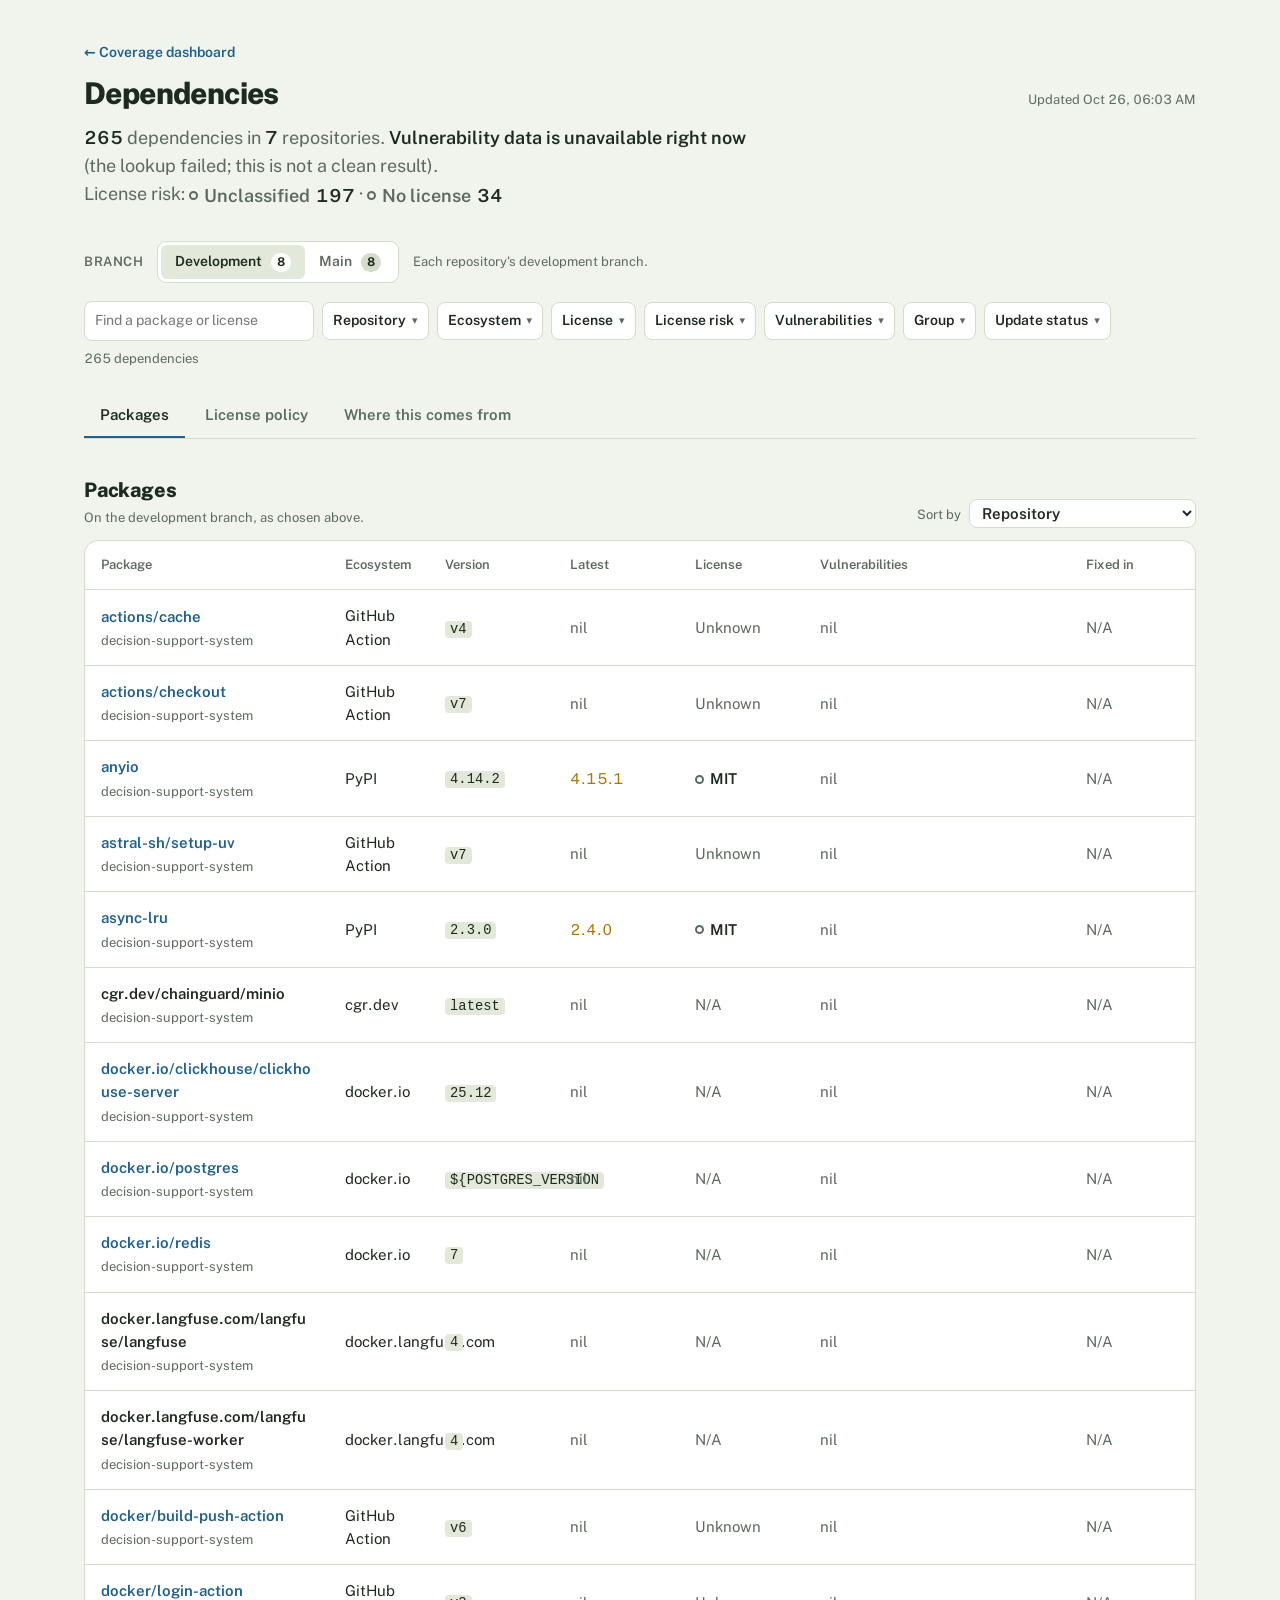
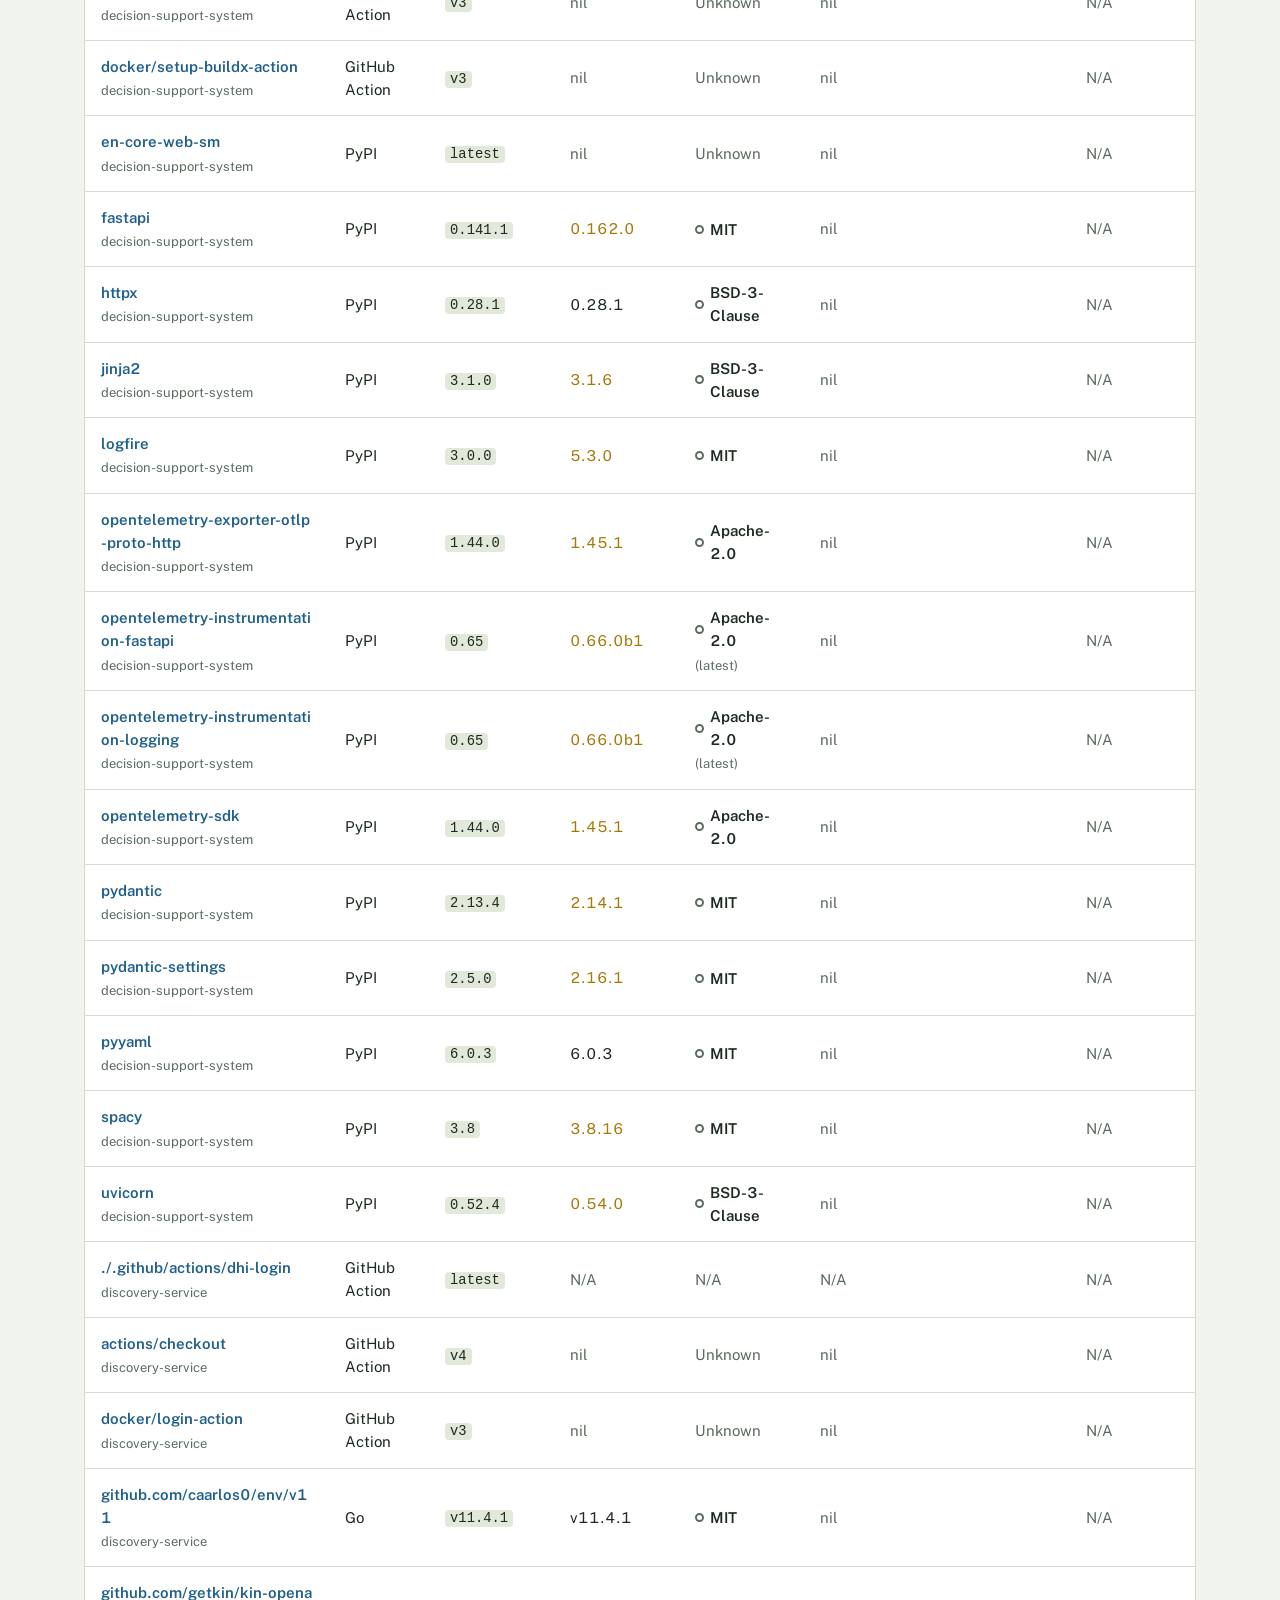
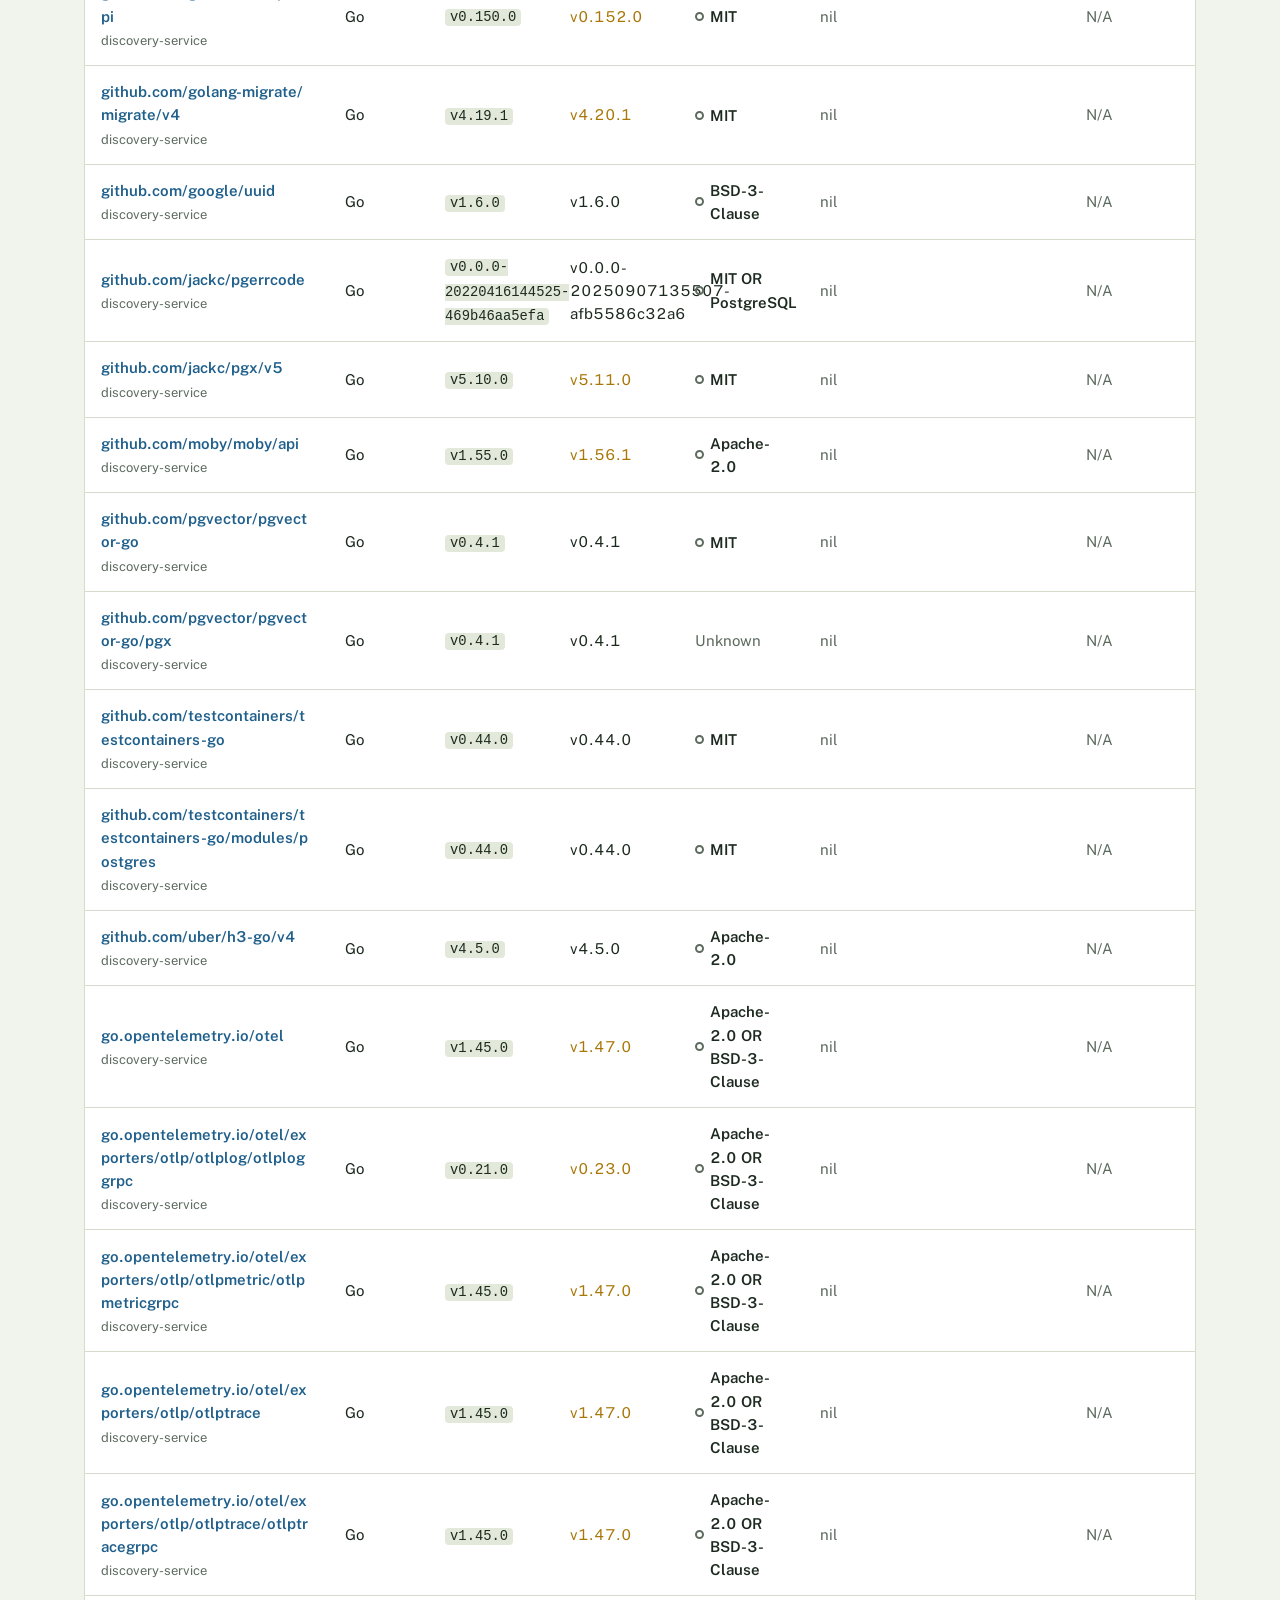
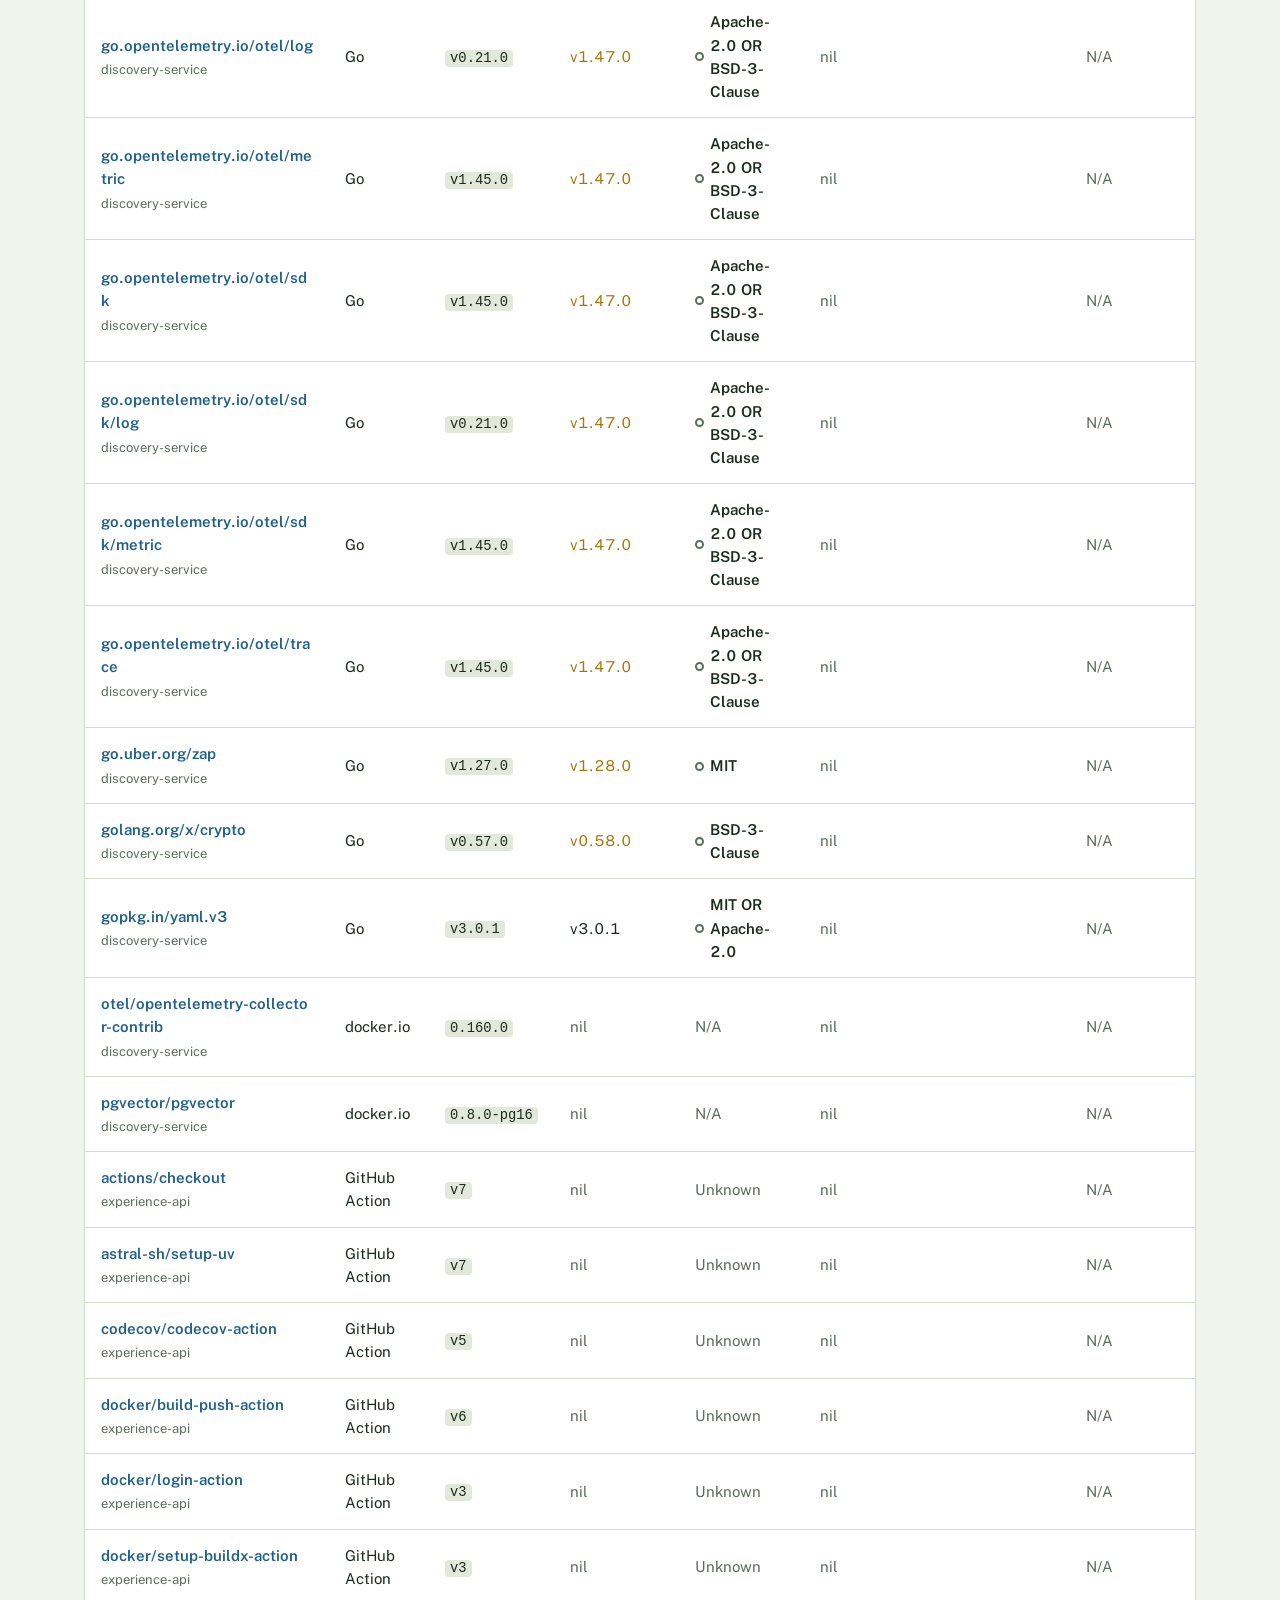
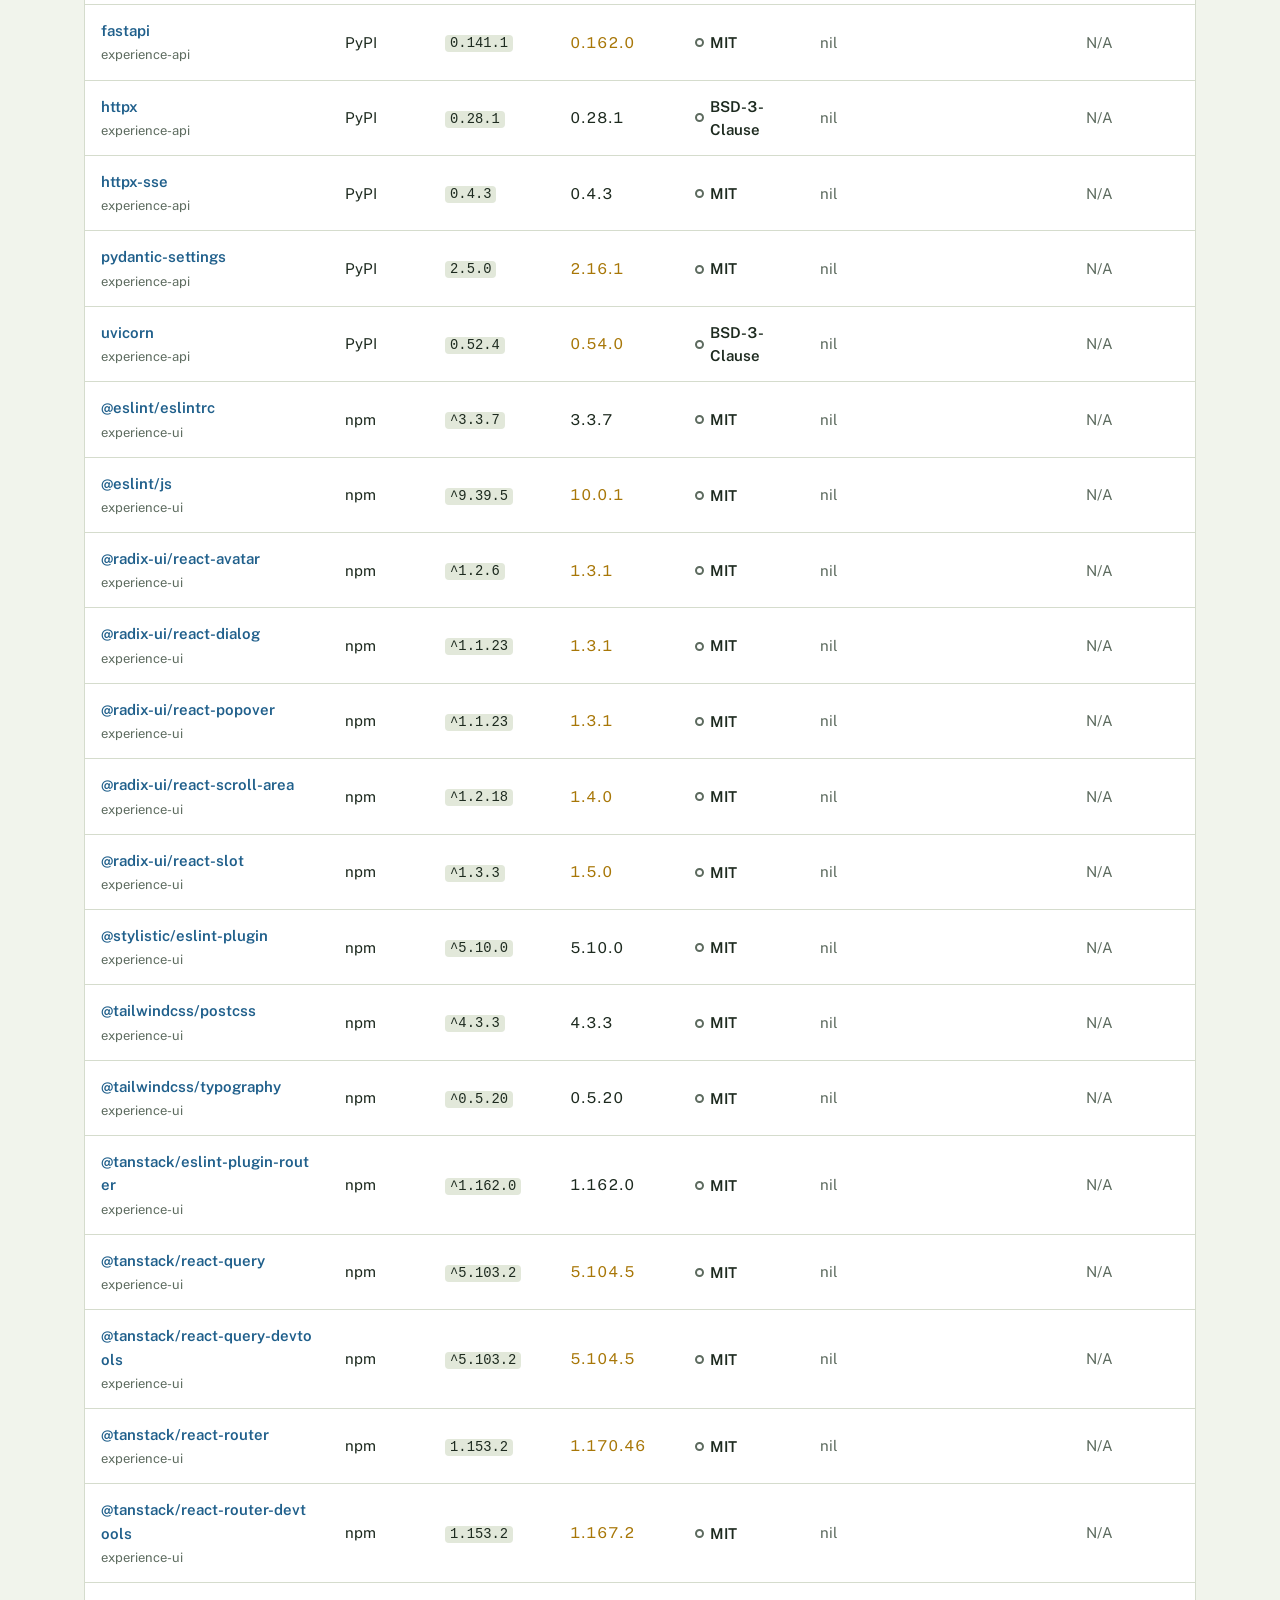
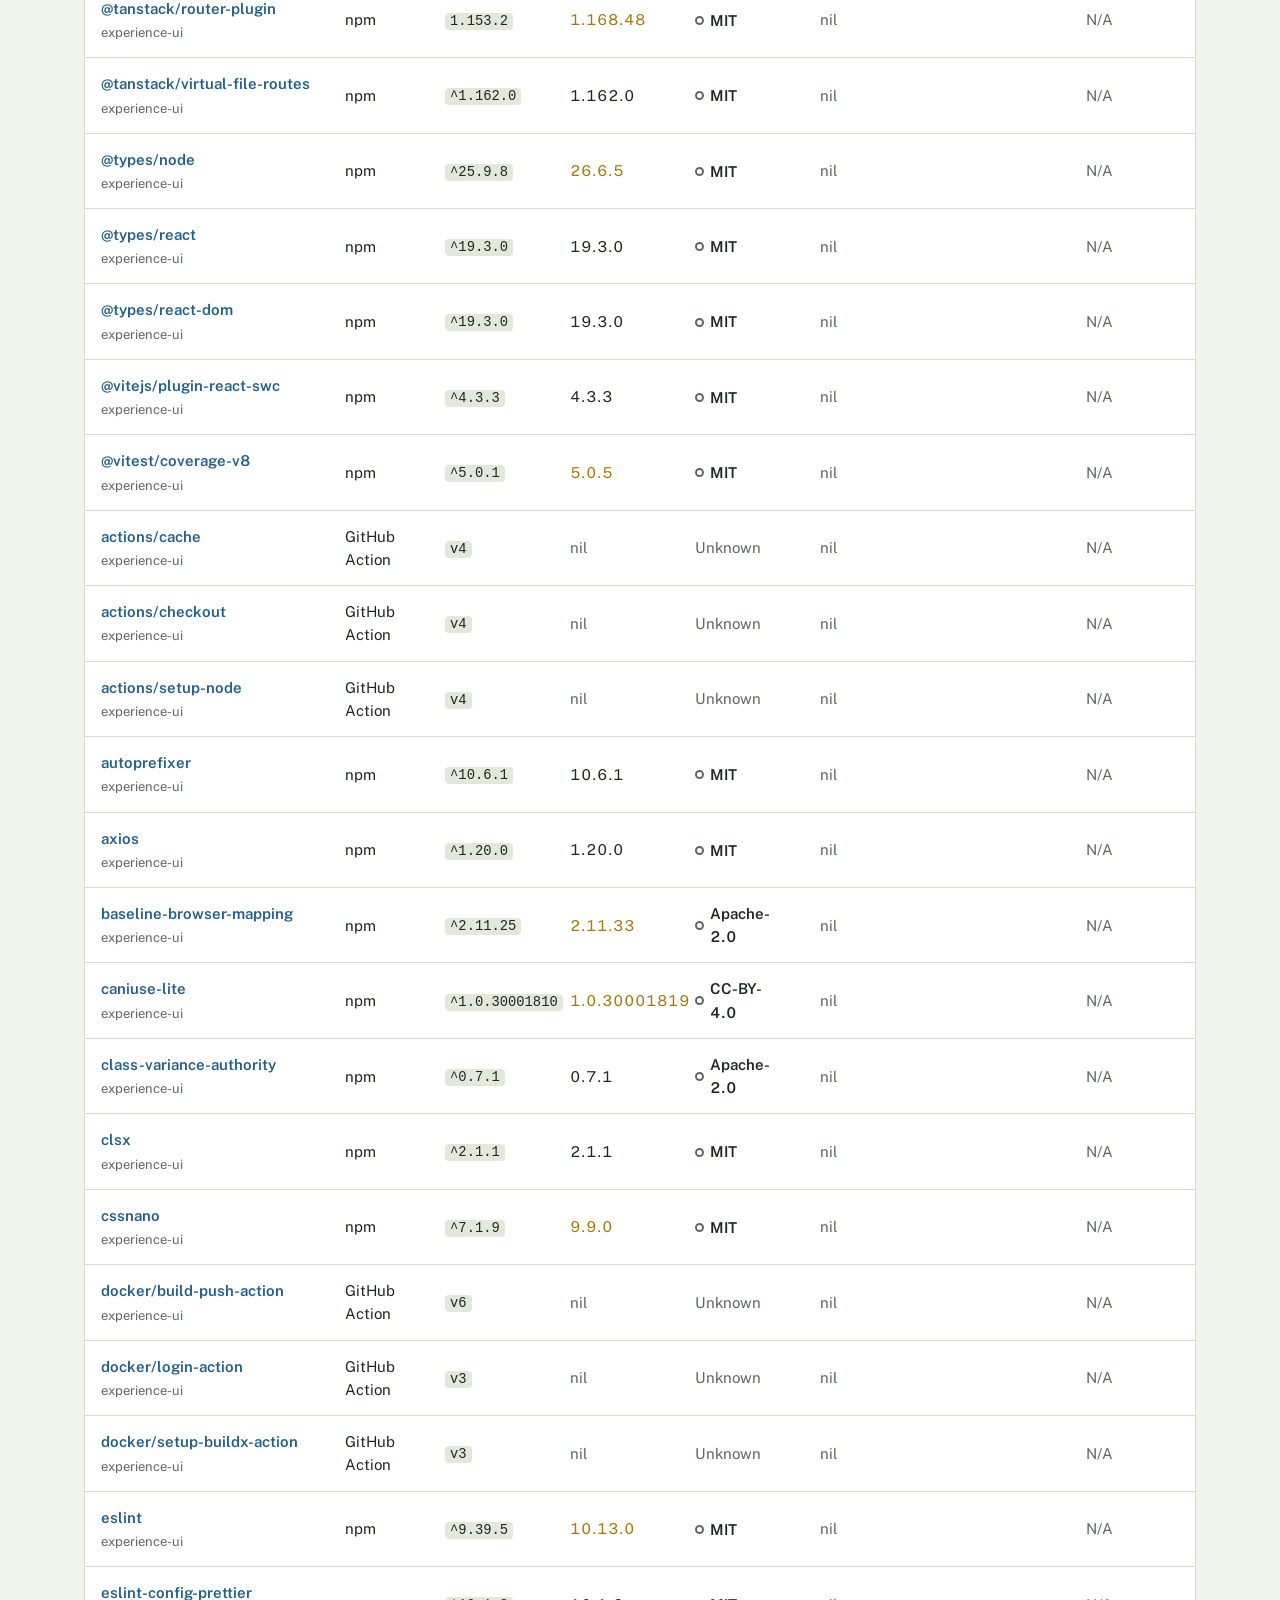
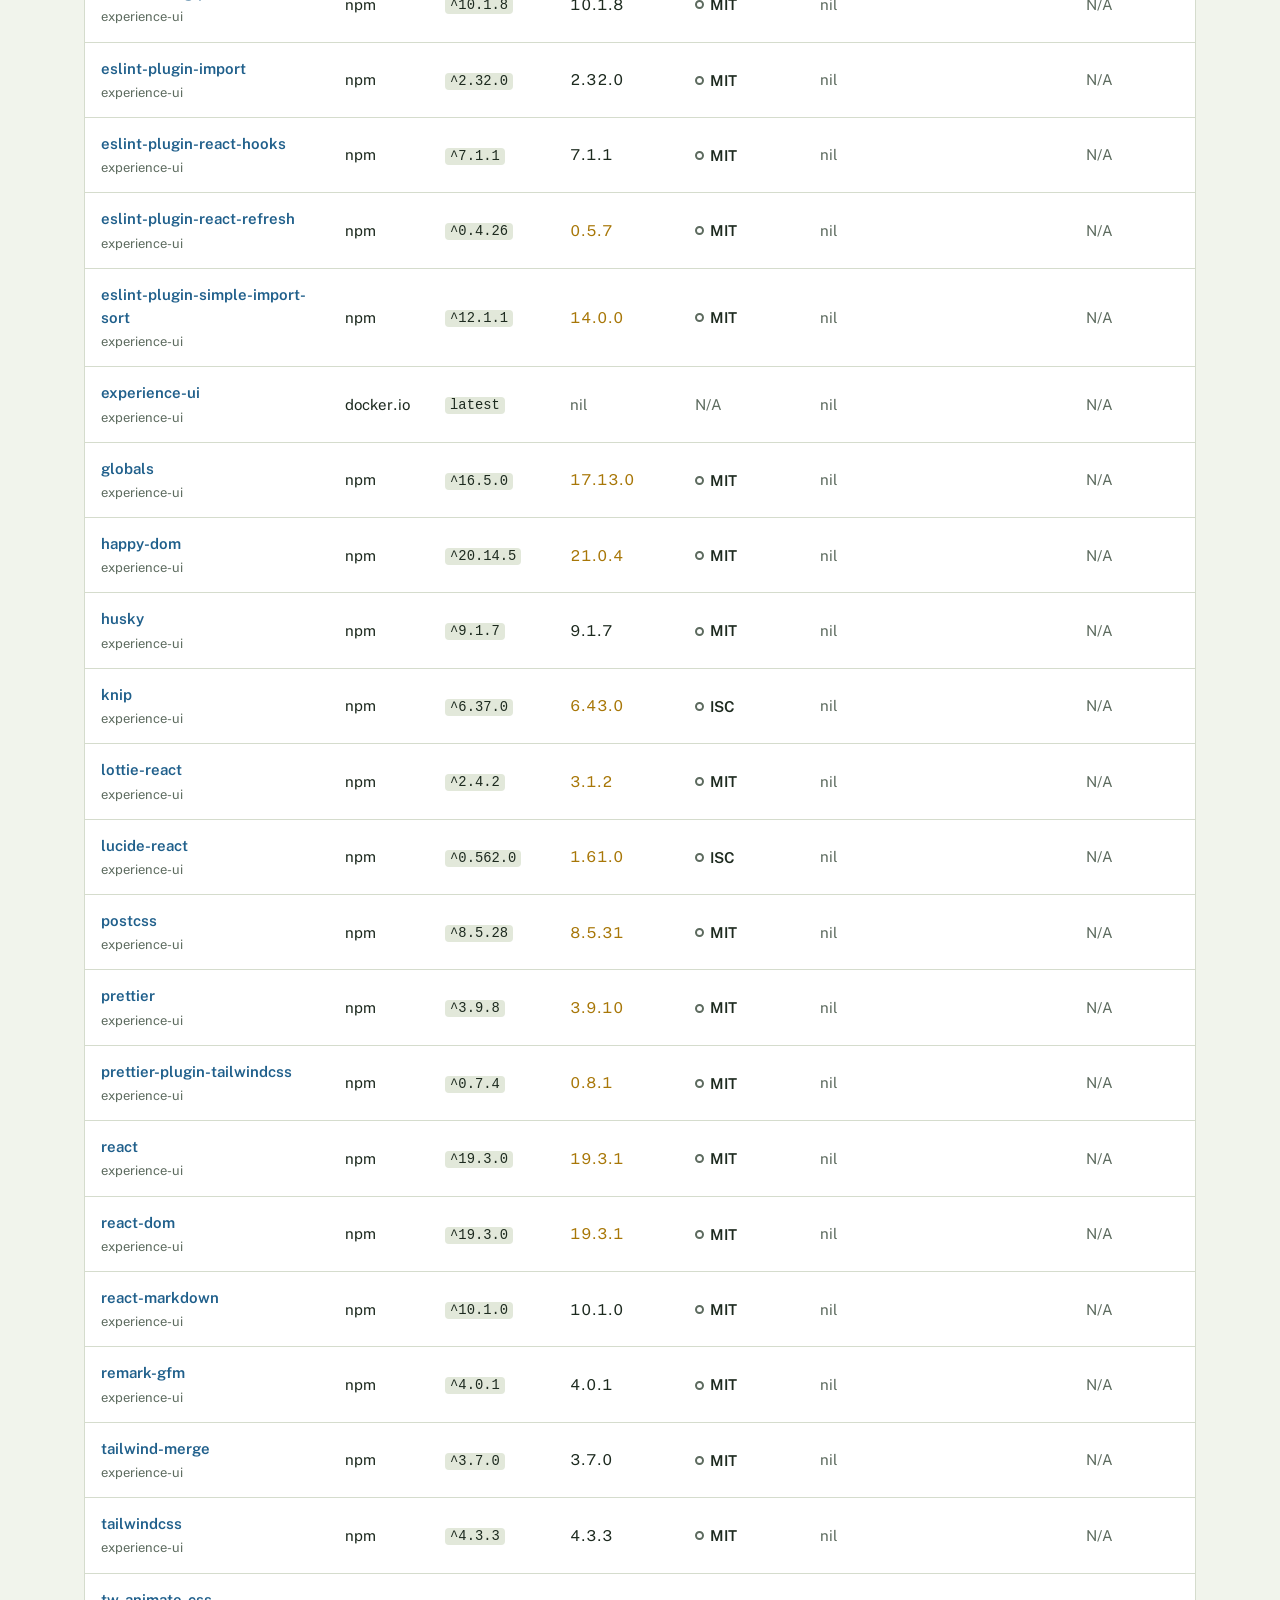
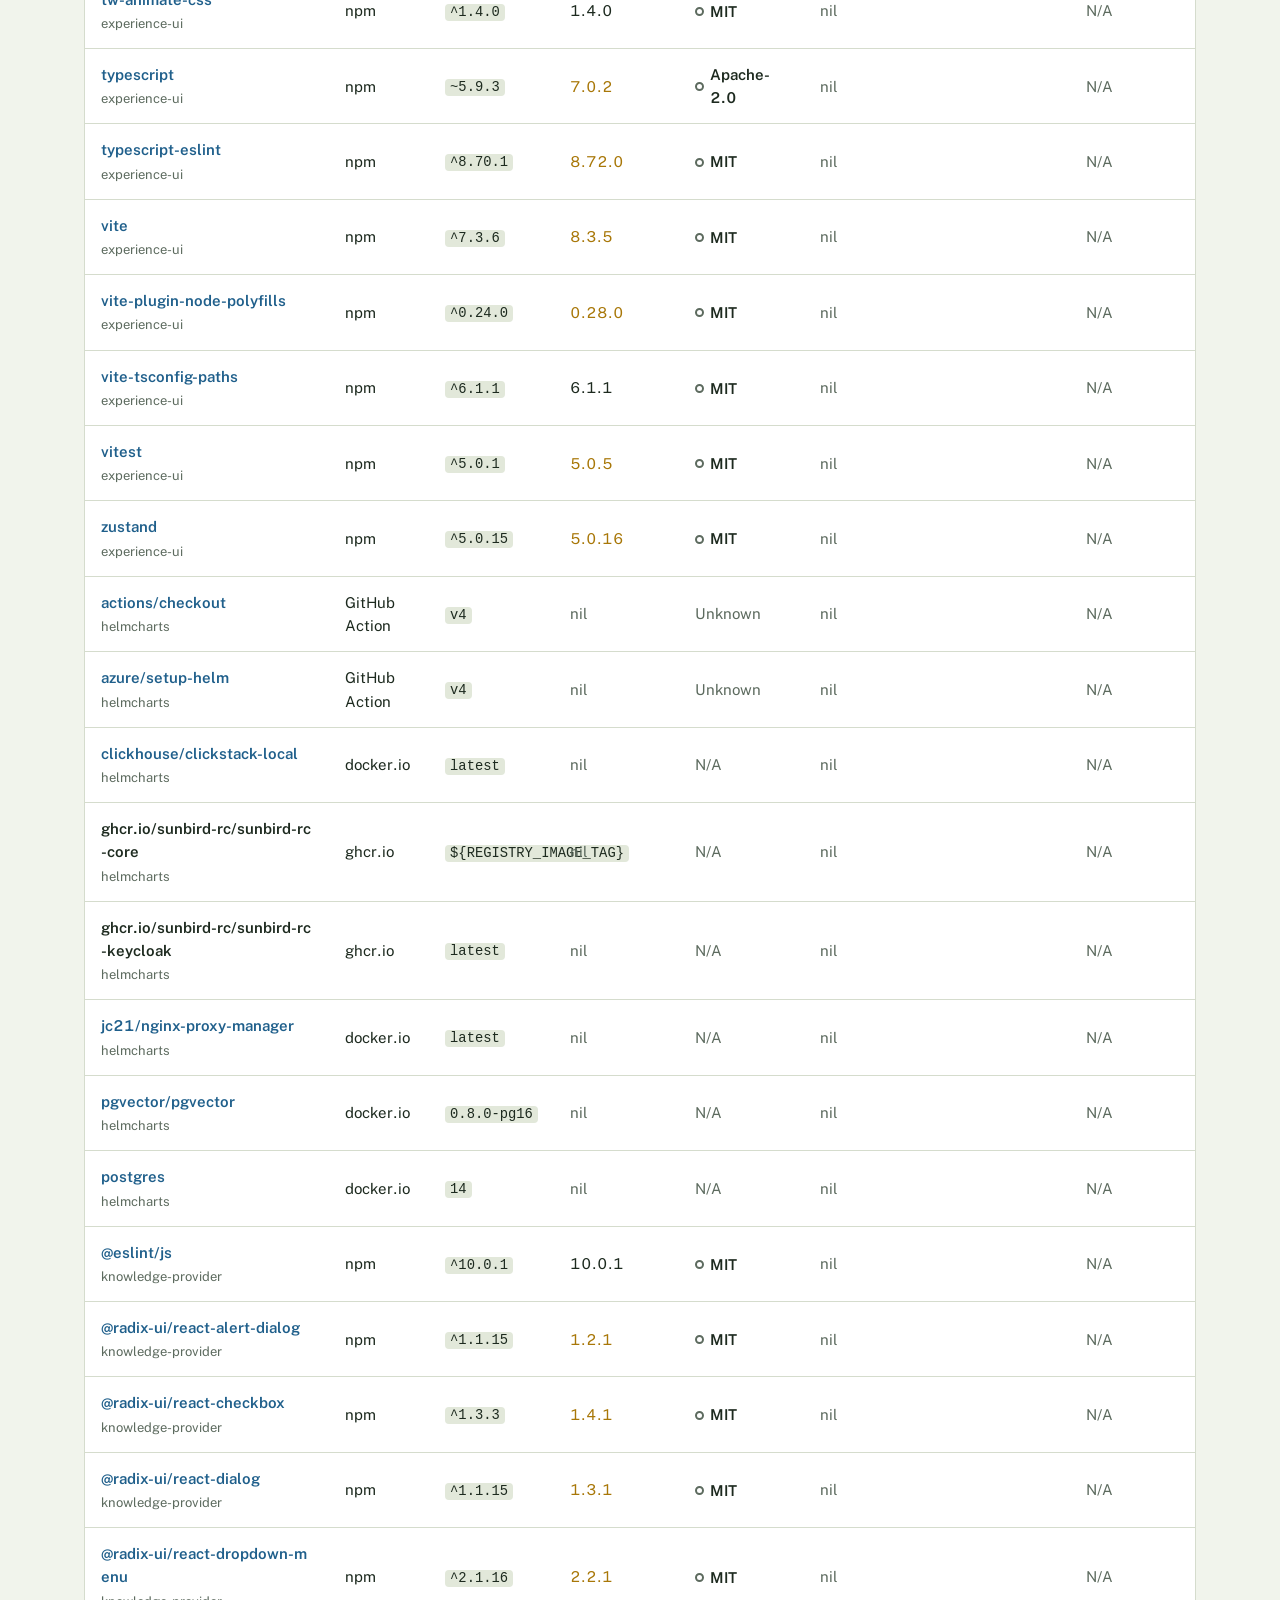
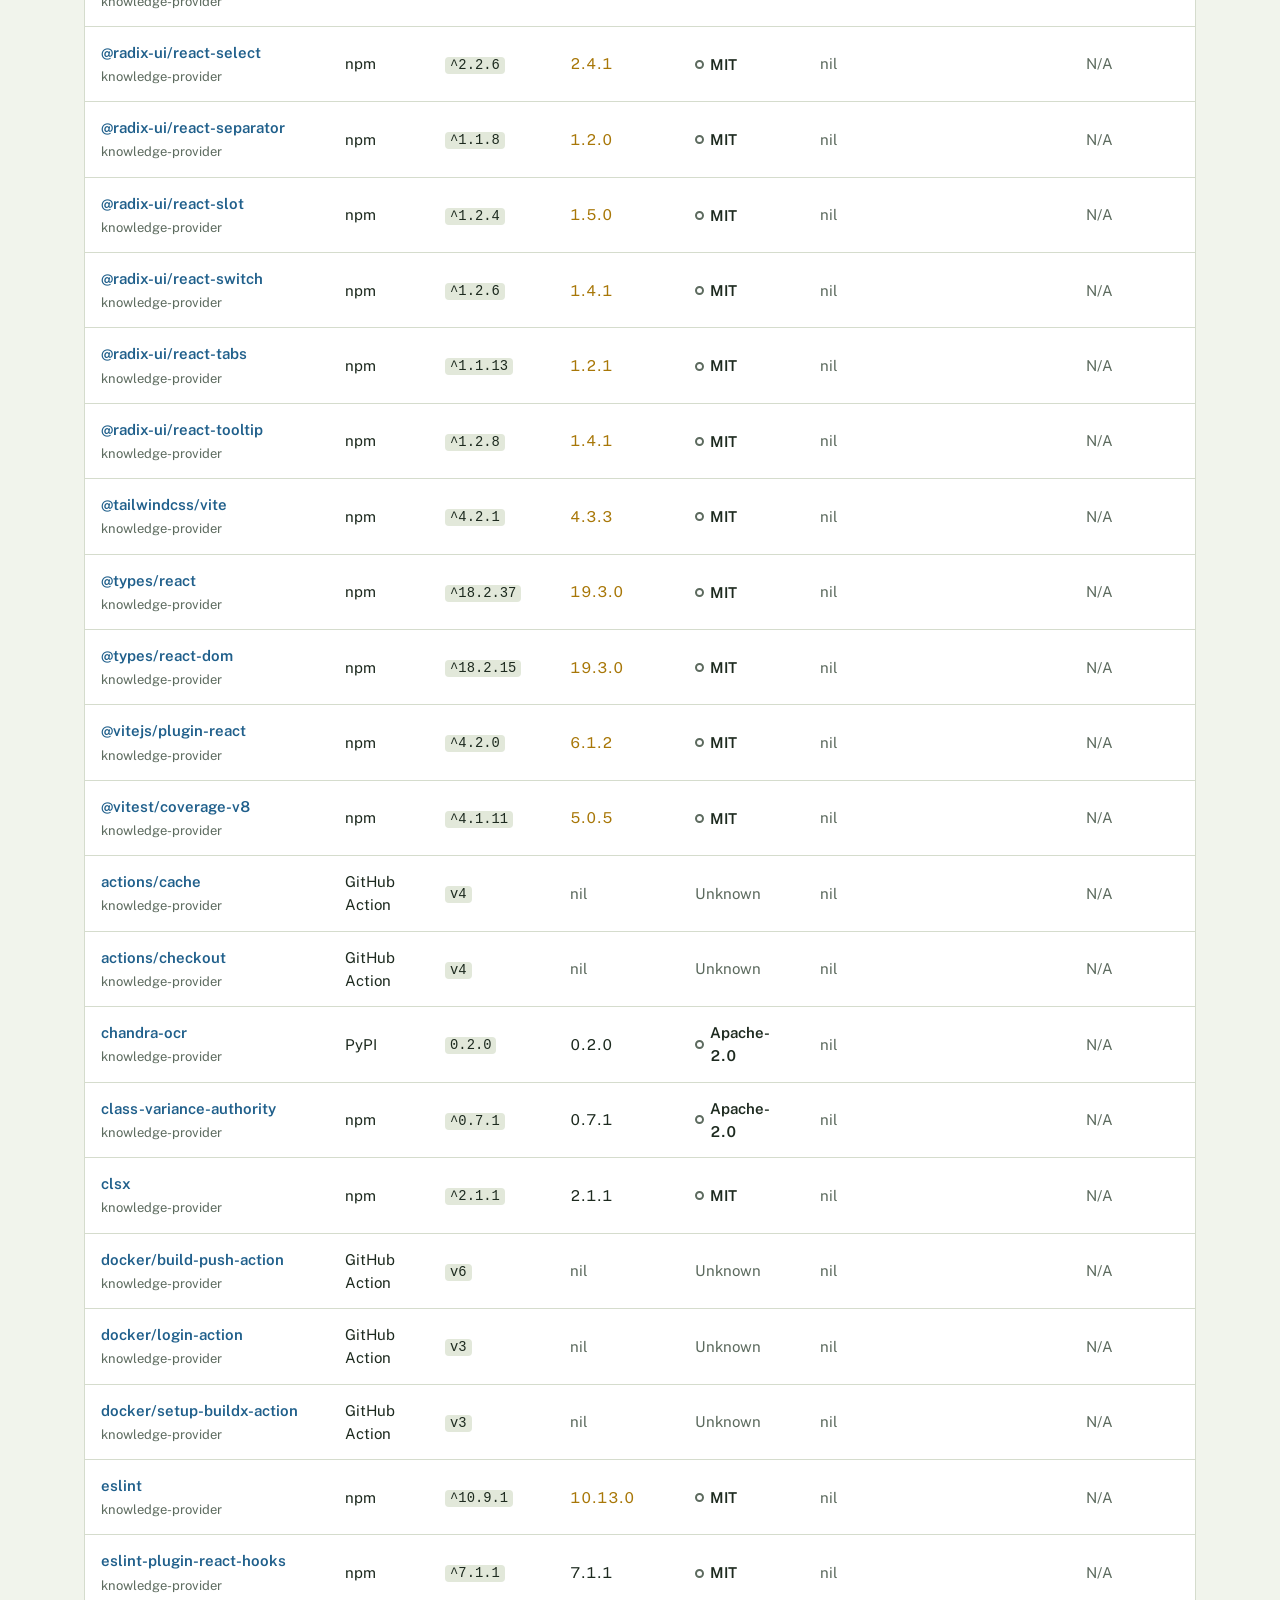
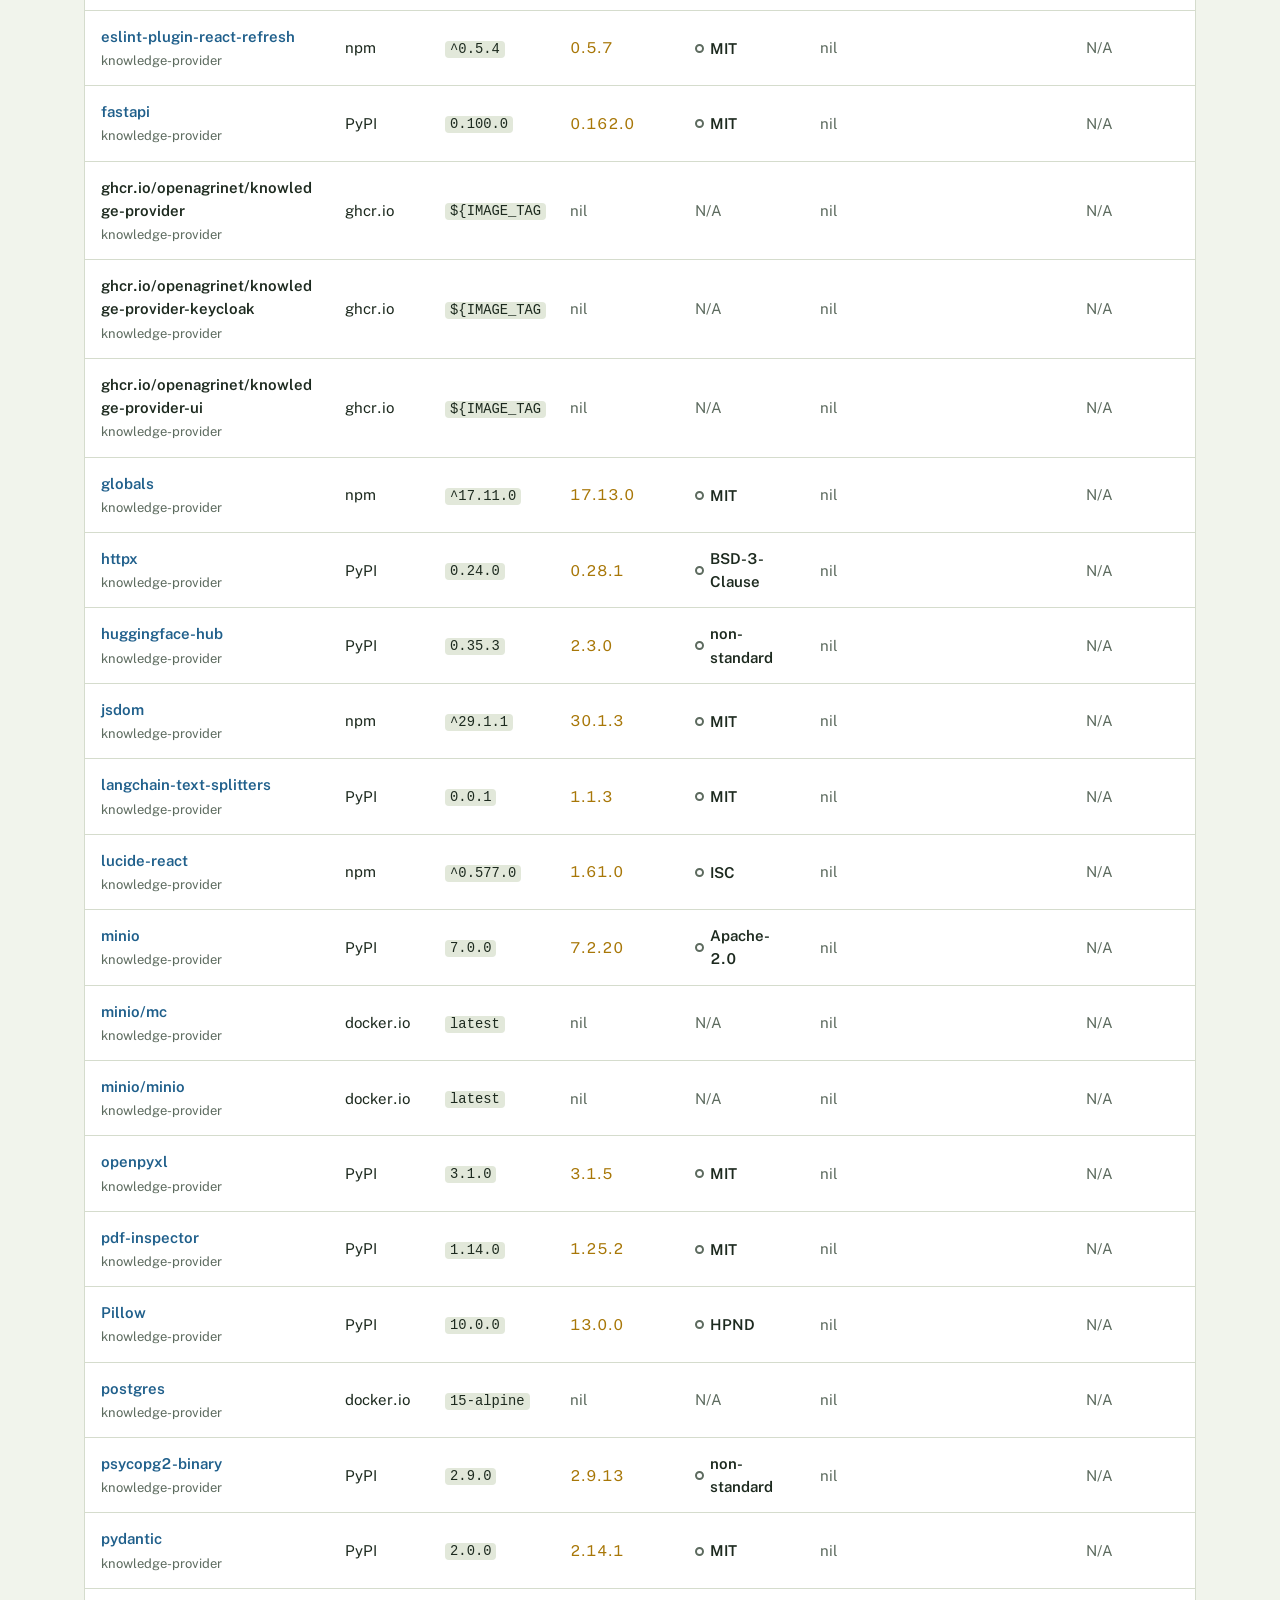
==== commit 82d97072: "Sort dependencies by stars The Packages table gets a Sort by menu: Repository (the default order), S" ====
--- a/deps.html
+++ b/deps.html
@@ -36,7 +36,15 @@
   </div>
 
   <section id="sec-packages" role="tabpanel" aria-labelledby="tab-packages">
-    <div class="sec-head"><div><h2 id="dep-title">Packages</h2><p class="sub" id="dep-note"></p></div></div>
+    <div class="sec-head"><div><h2 id="dep-title">Packages</h2><p class="sub" id="dep-note"></p></div>
+      <div class="sortby"><label class="sub" for="sort">Sort by</label>
+        <select class="ver" id="sort">
+          <option value="repo">Repository</option>
+          <option value="stars">Stars (most first)</option>
+          <option value="name">Package name</option>
+          <option value="vulns">Vulnerabilities (most first)</option>
+        </select></div>
+    </div>
     <div class="table-wrap"><table class="deps">
       <thead><tr><th scope="col">Package</th><th scope="col">Ecosystem</th><th scope="col">Version</th><th scope="col">Latest</th><th scope="col">License</th><th scope="col">Vulnerabilities</th><th scope="col">Fixed in</th></tr></thead>
       <tbody id="rows"><tr><td colspan="7" class="empty">Loading…</td></tr></tbody>
--- a/assets/deps.css
+++ b/assets/deps.css
@@ -13,3 +13,4 @@
 .card-body th,.card-body td{padding:7px 8px;white-space:normal}
 .card-body td{overflow-wrap:anywhere}.card-body th{text-align:left;font-size:12px;color:var(--muted);font-weight:600;padding:6px 8px;border-bottom:1px solid var(--line);position:sticky;top:-12px;background:var(--surface)}
 .card-body td{padding:7px 8px;border-bottom:1px solid var(--line);vertical-align:top}
+.sortby{display:flex;align-items:center;gap:8px}.sortby .ver{margin-top:0}
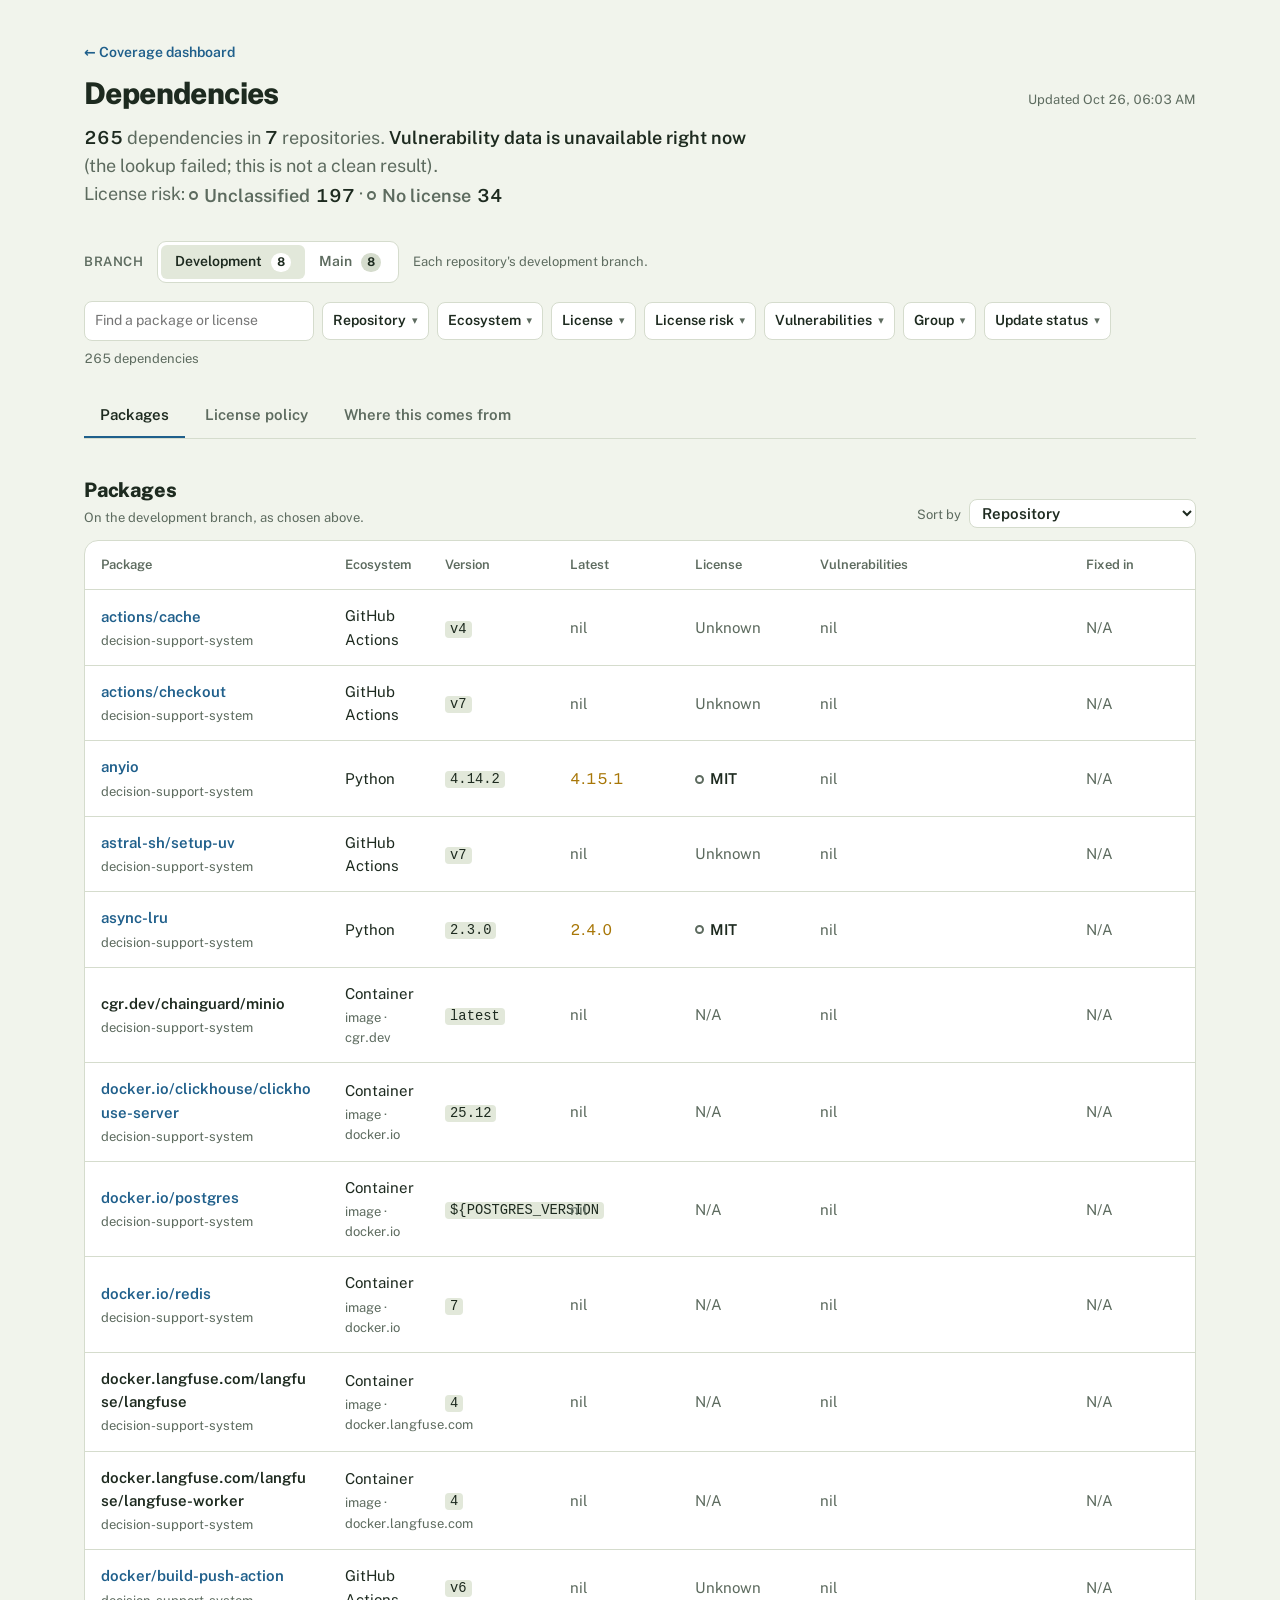
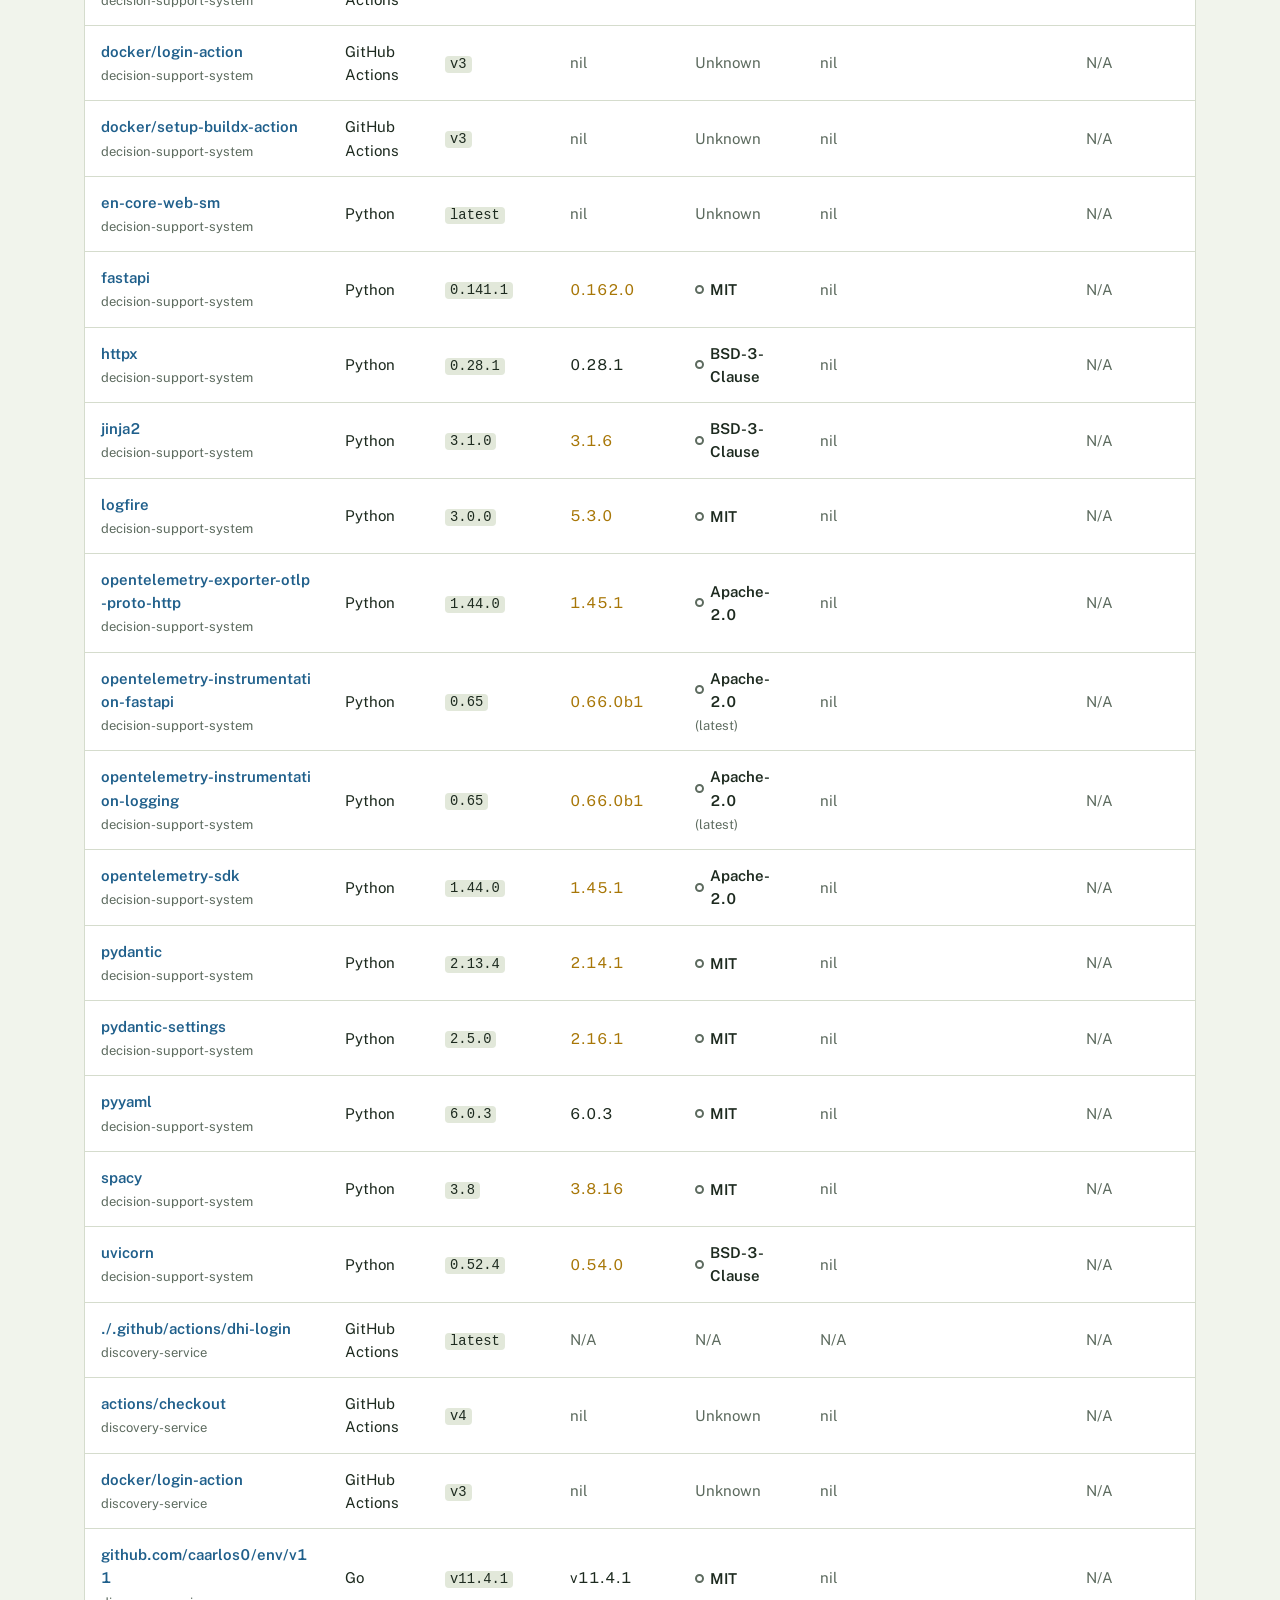
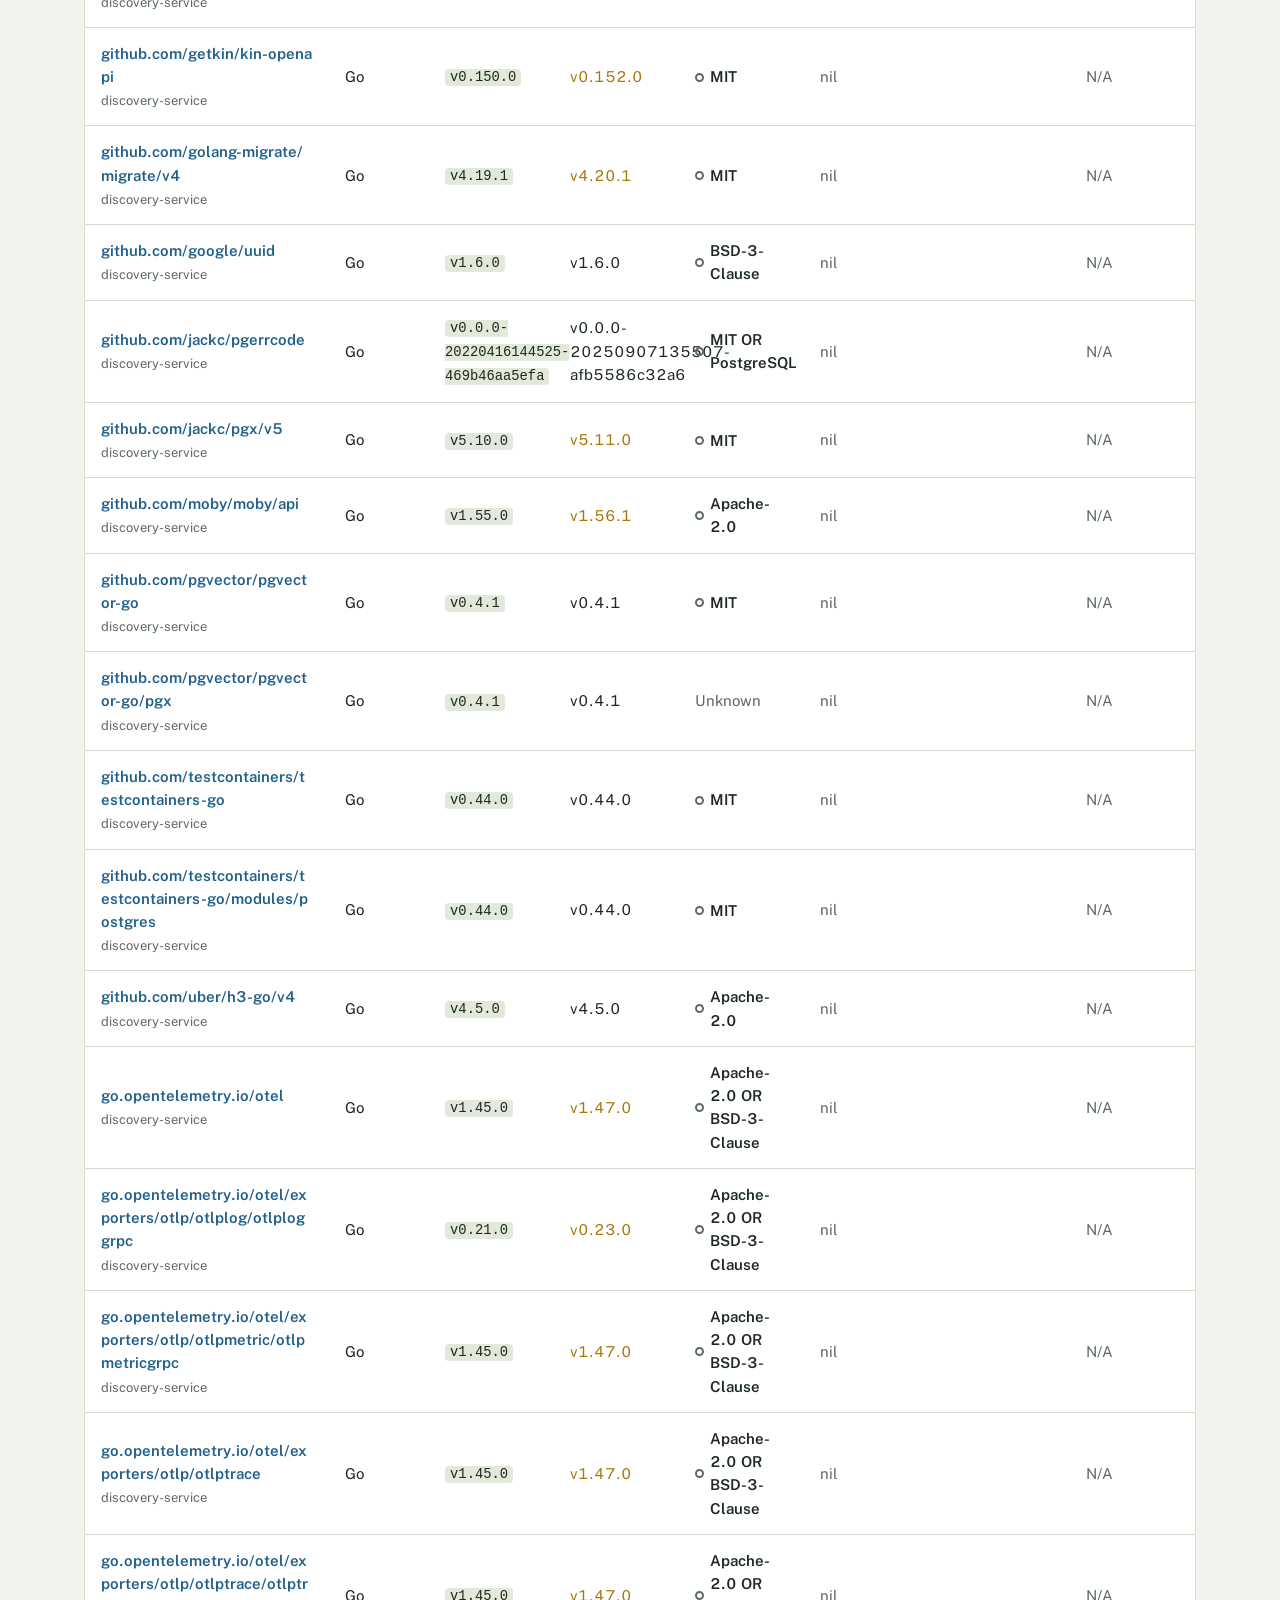
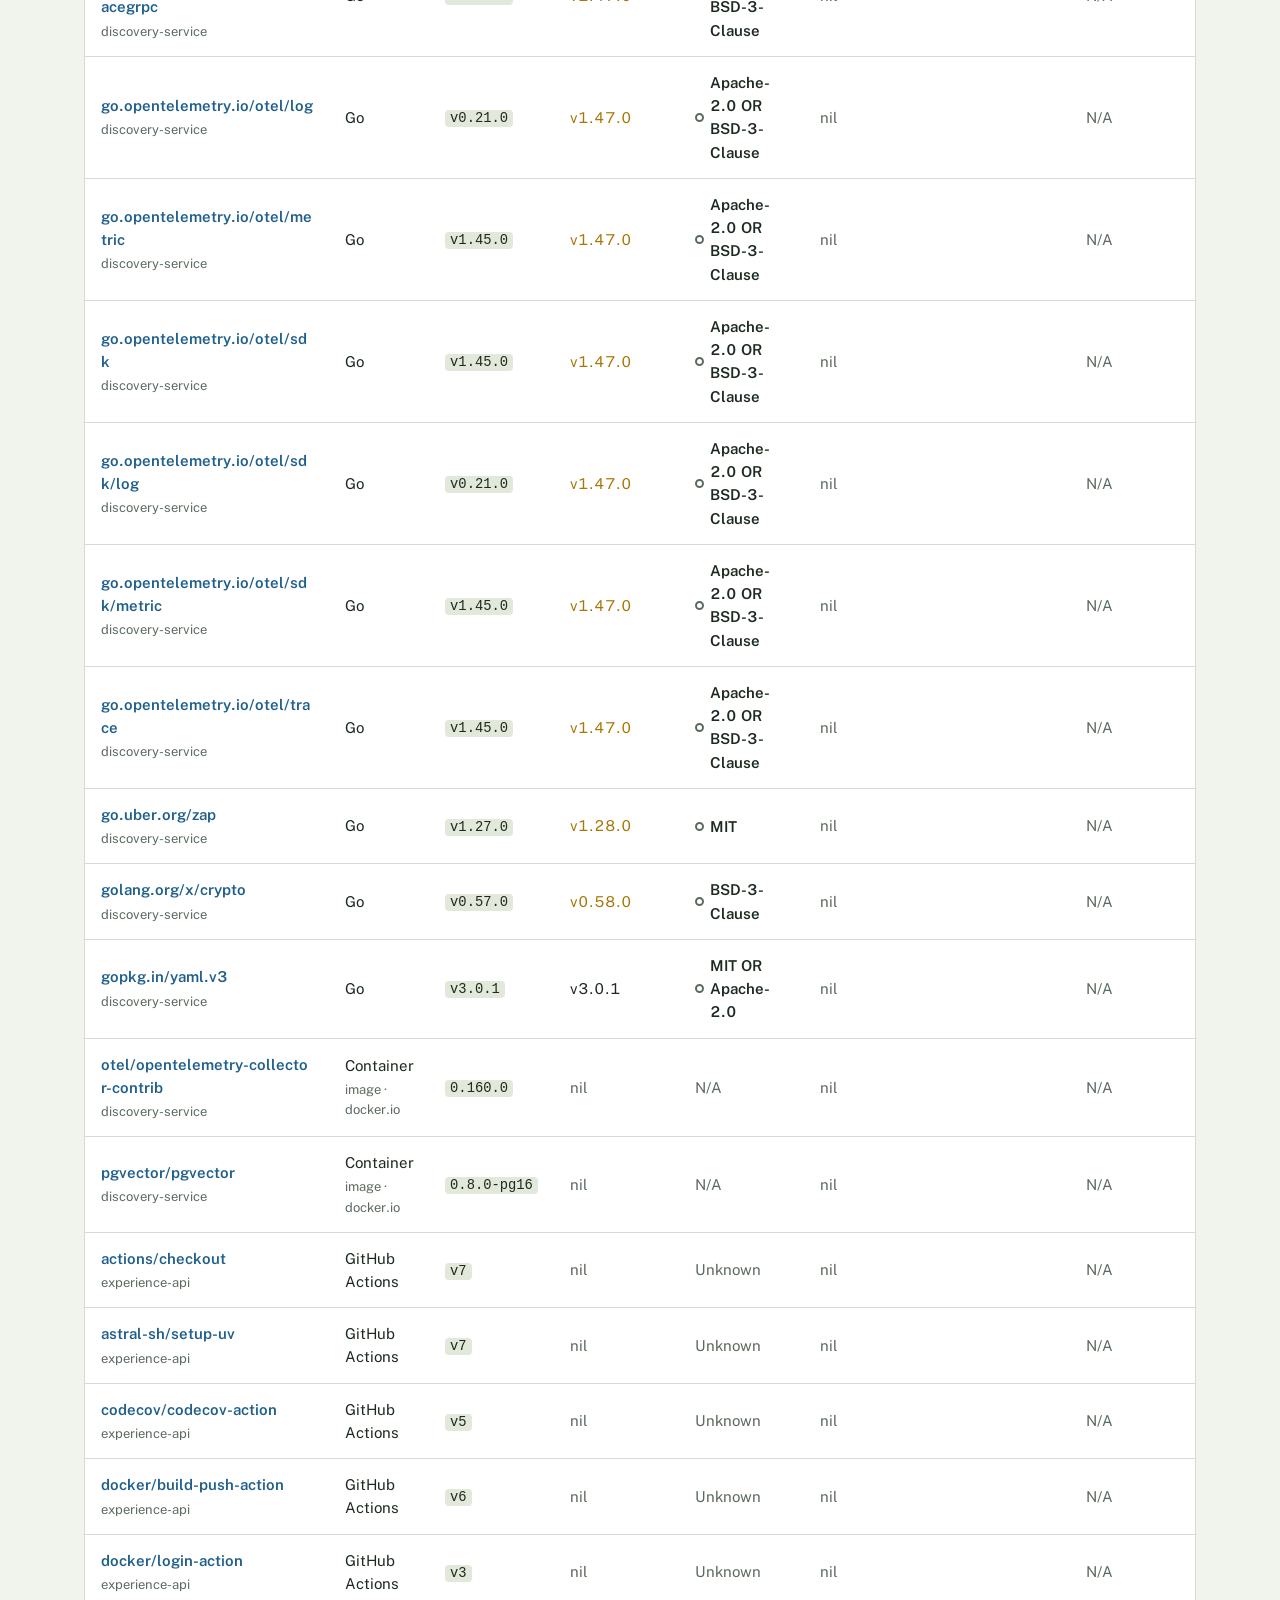
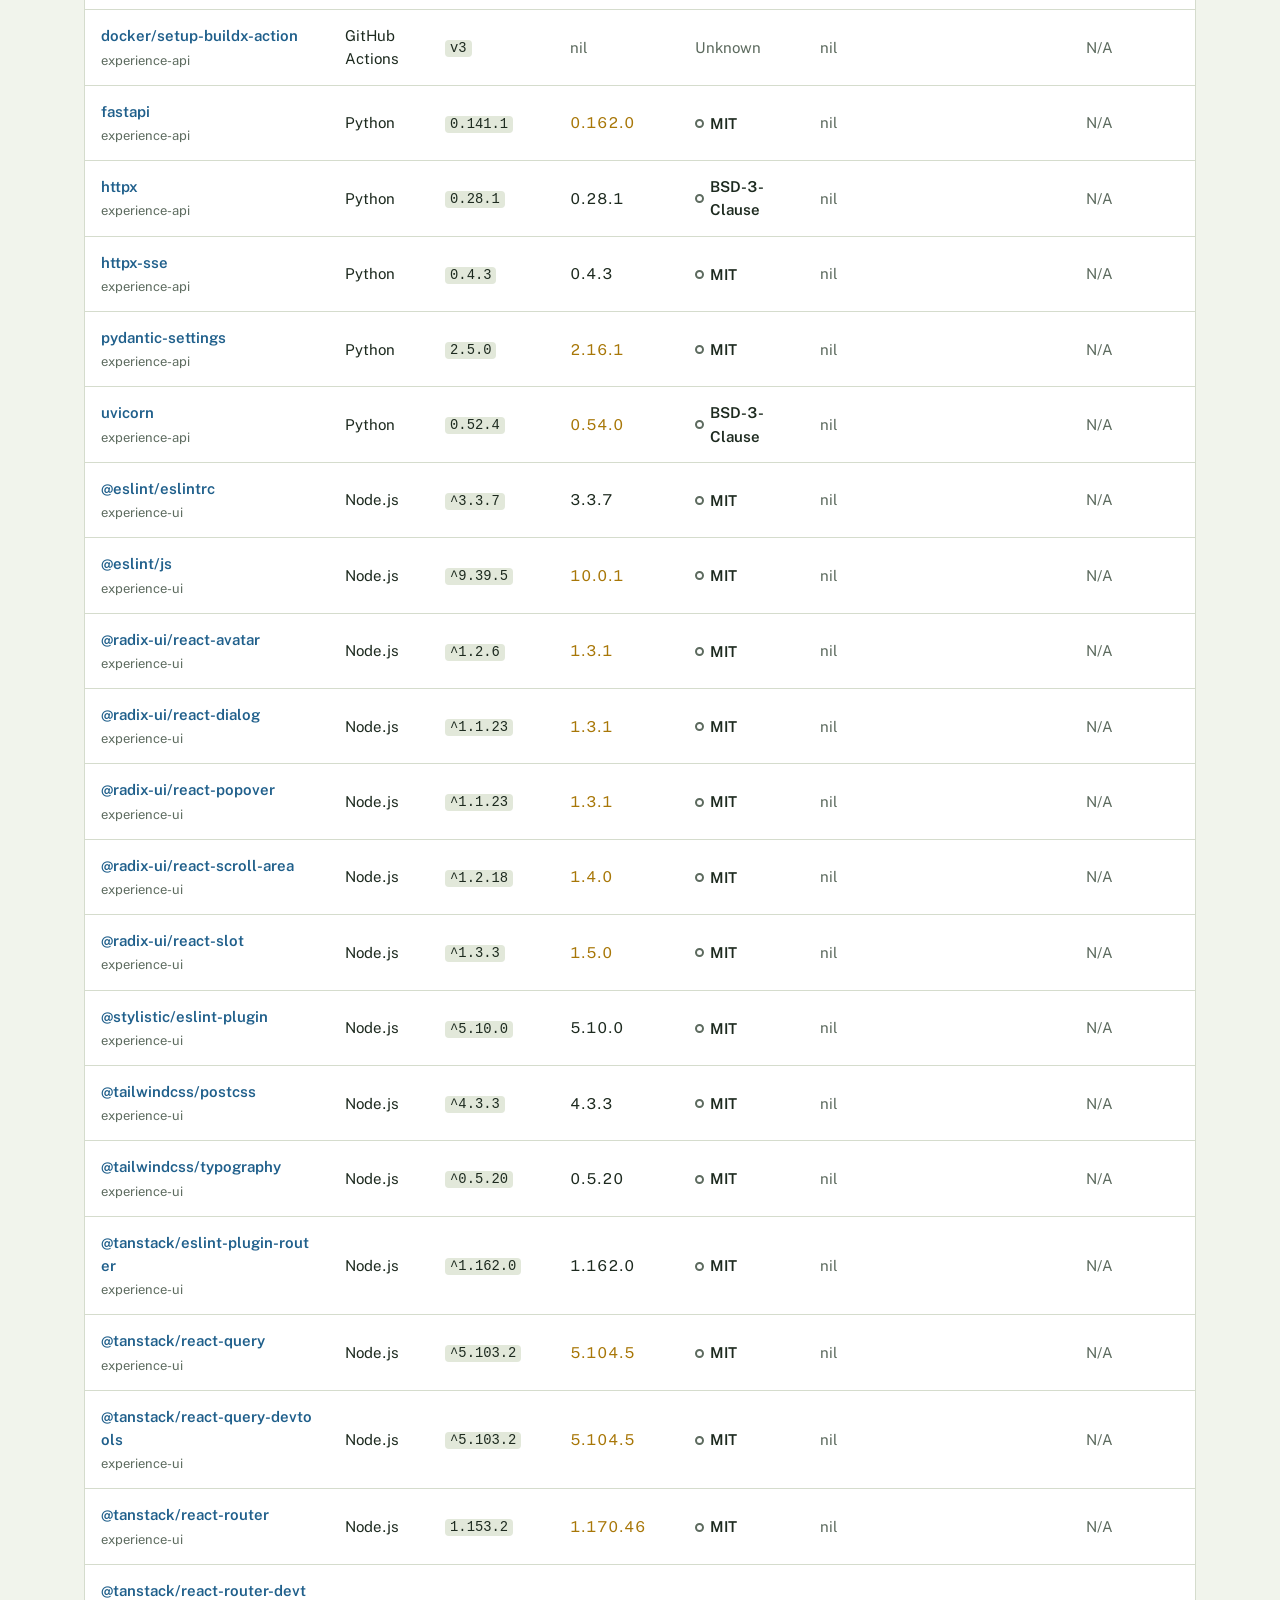
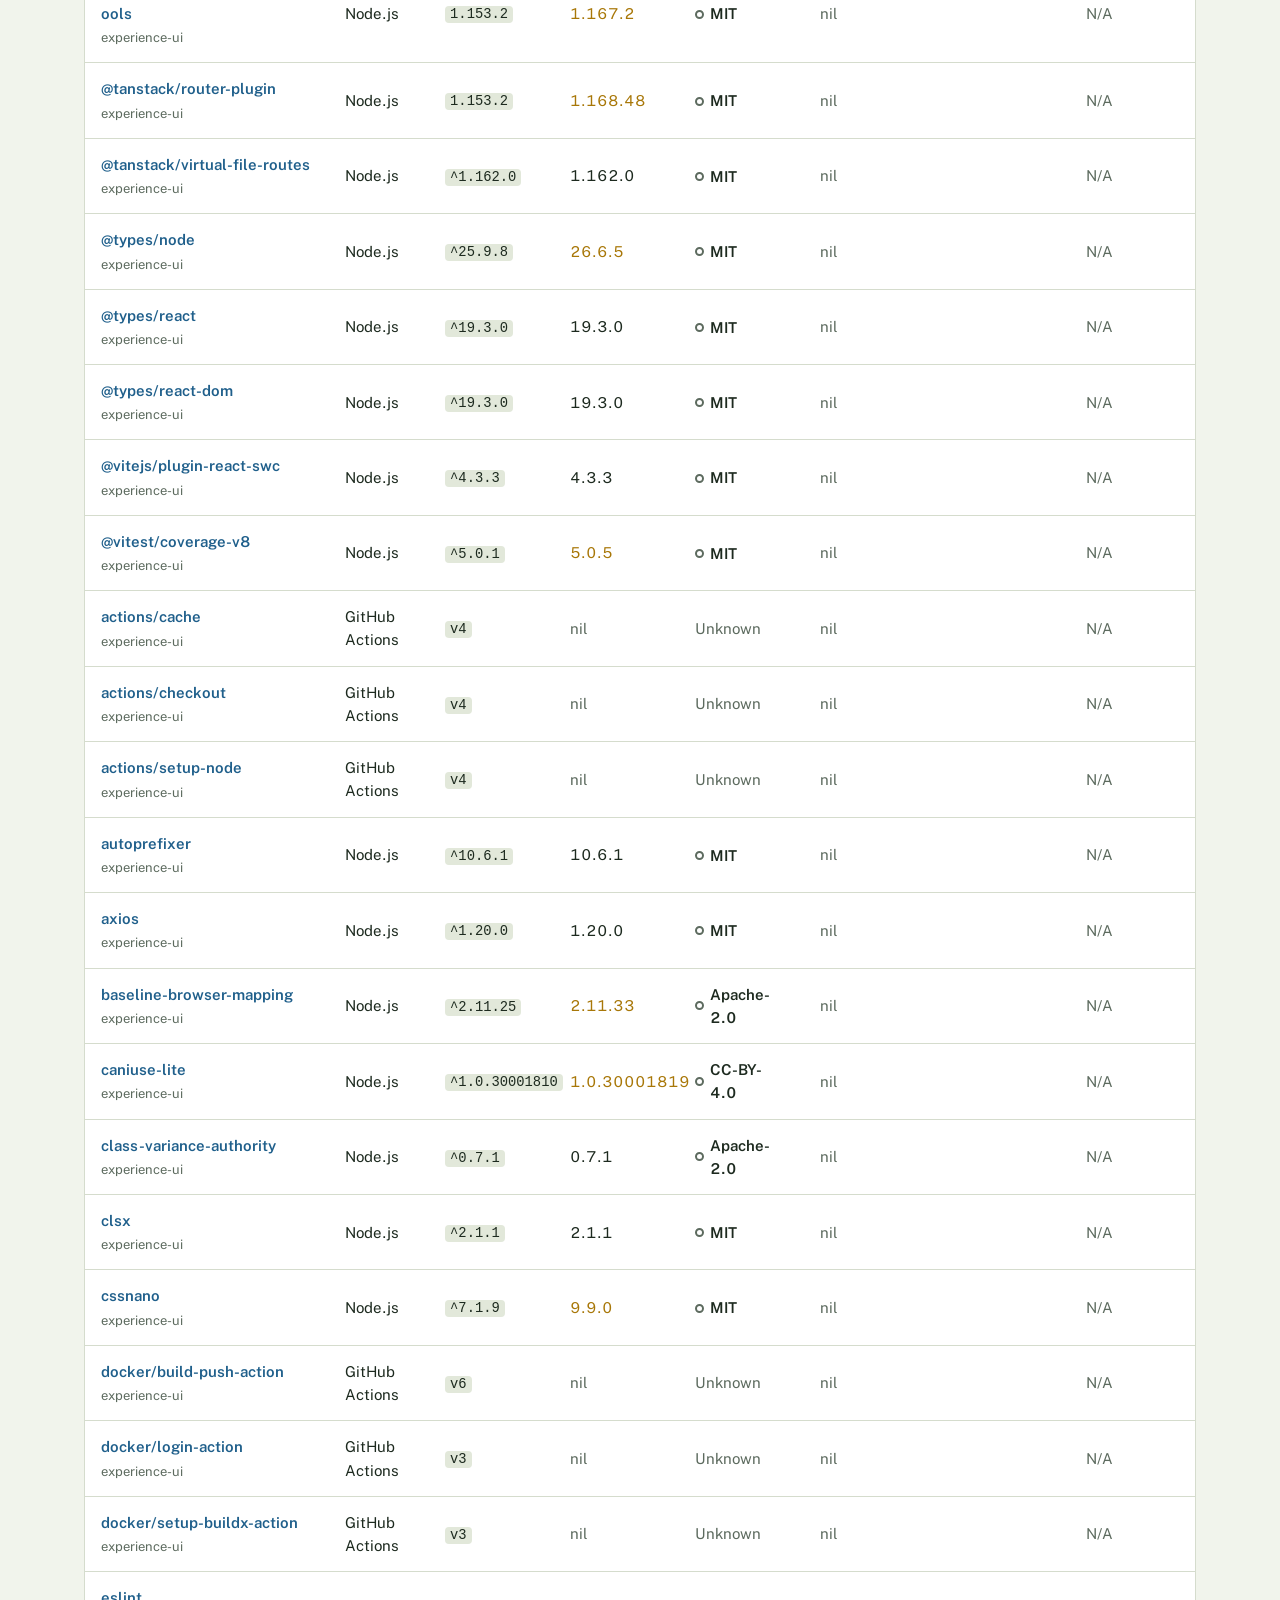
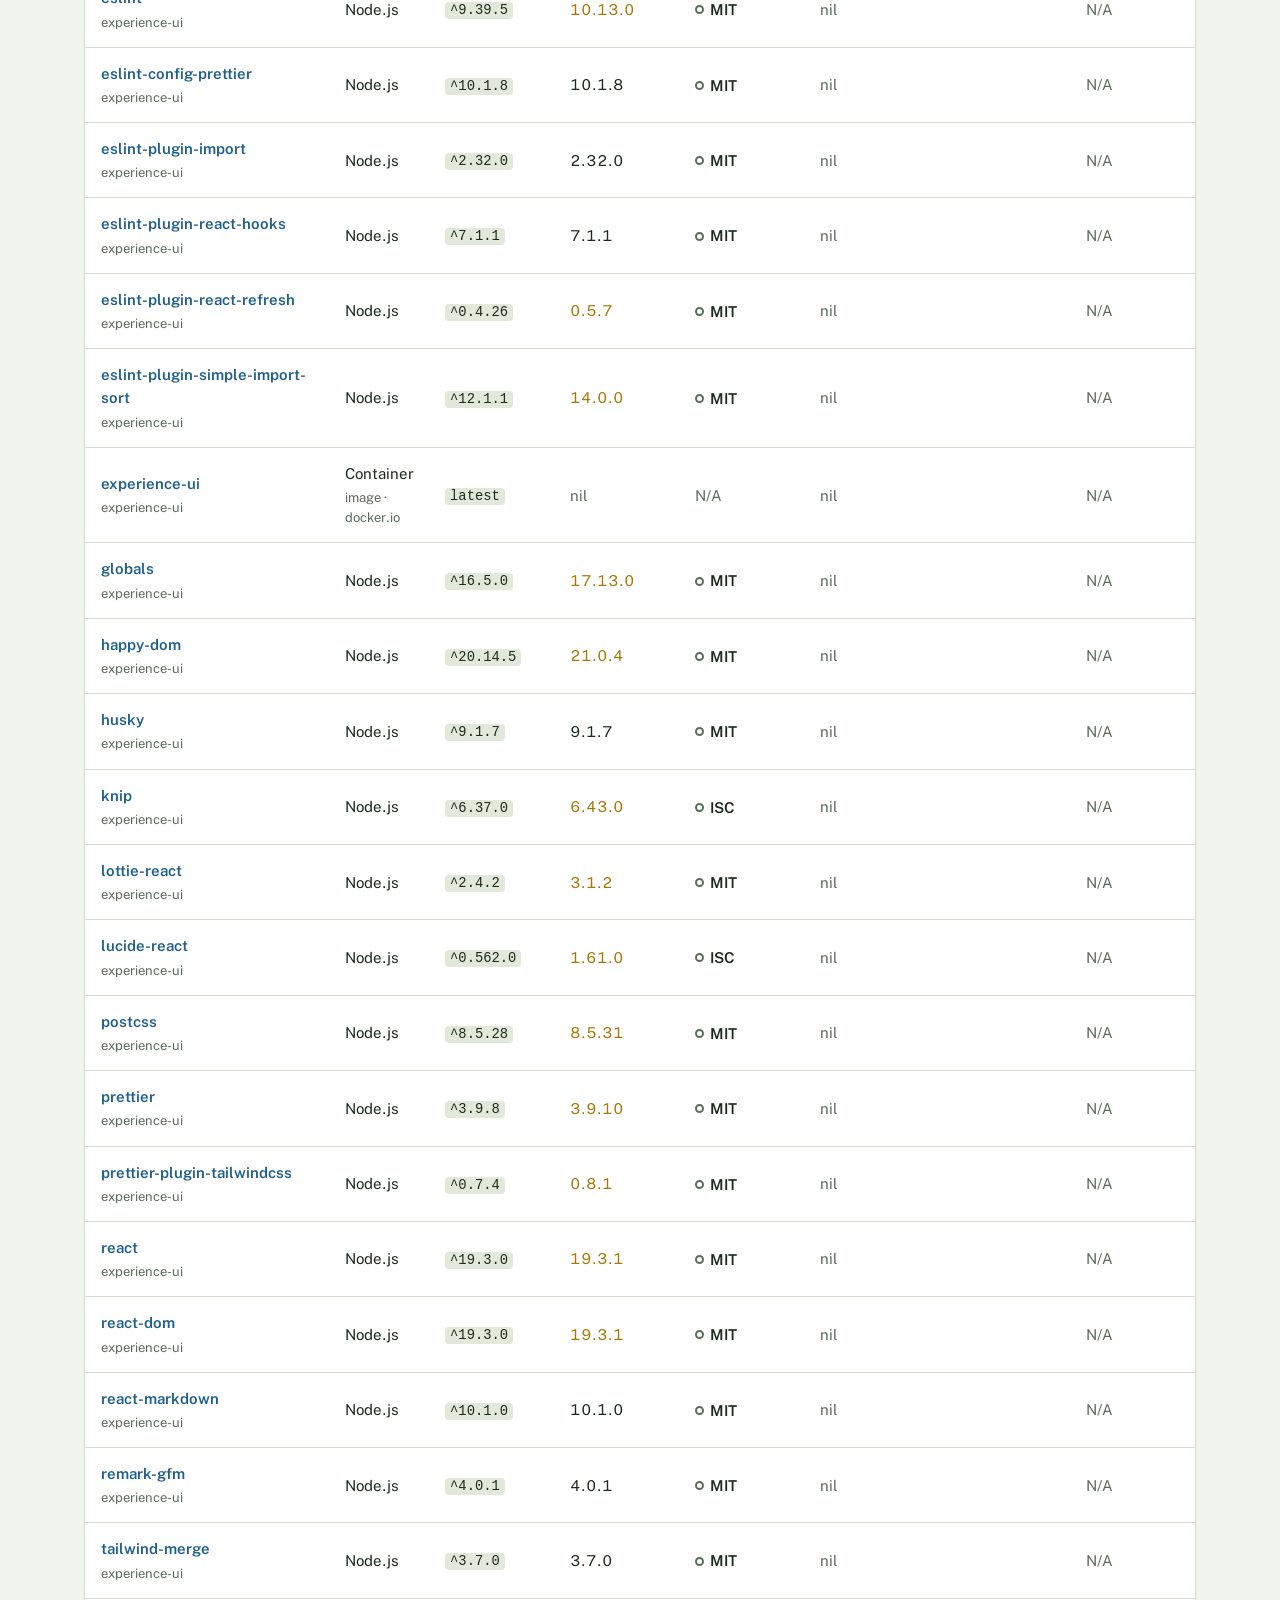
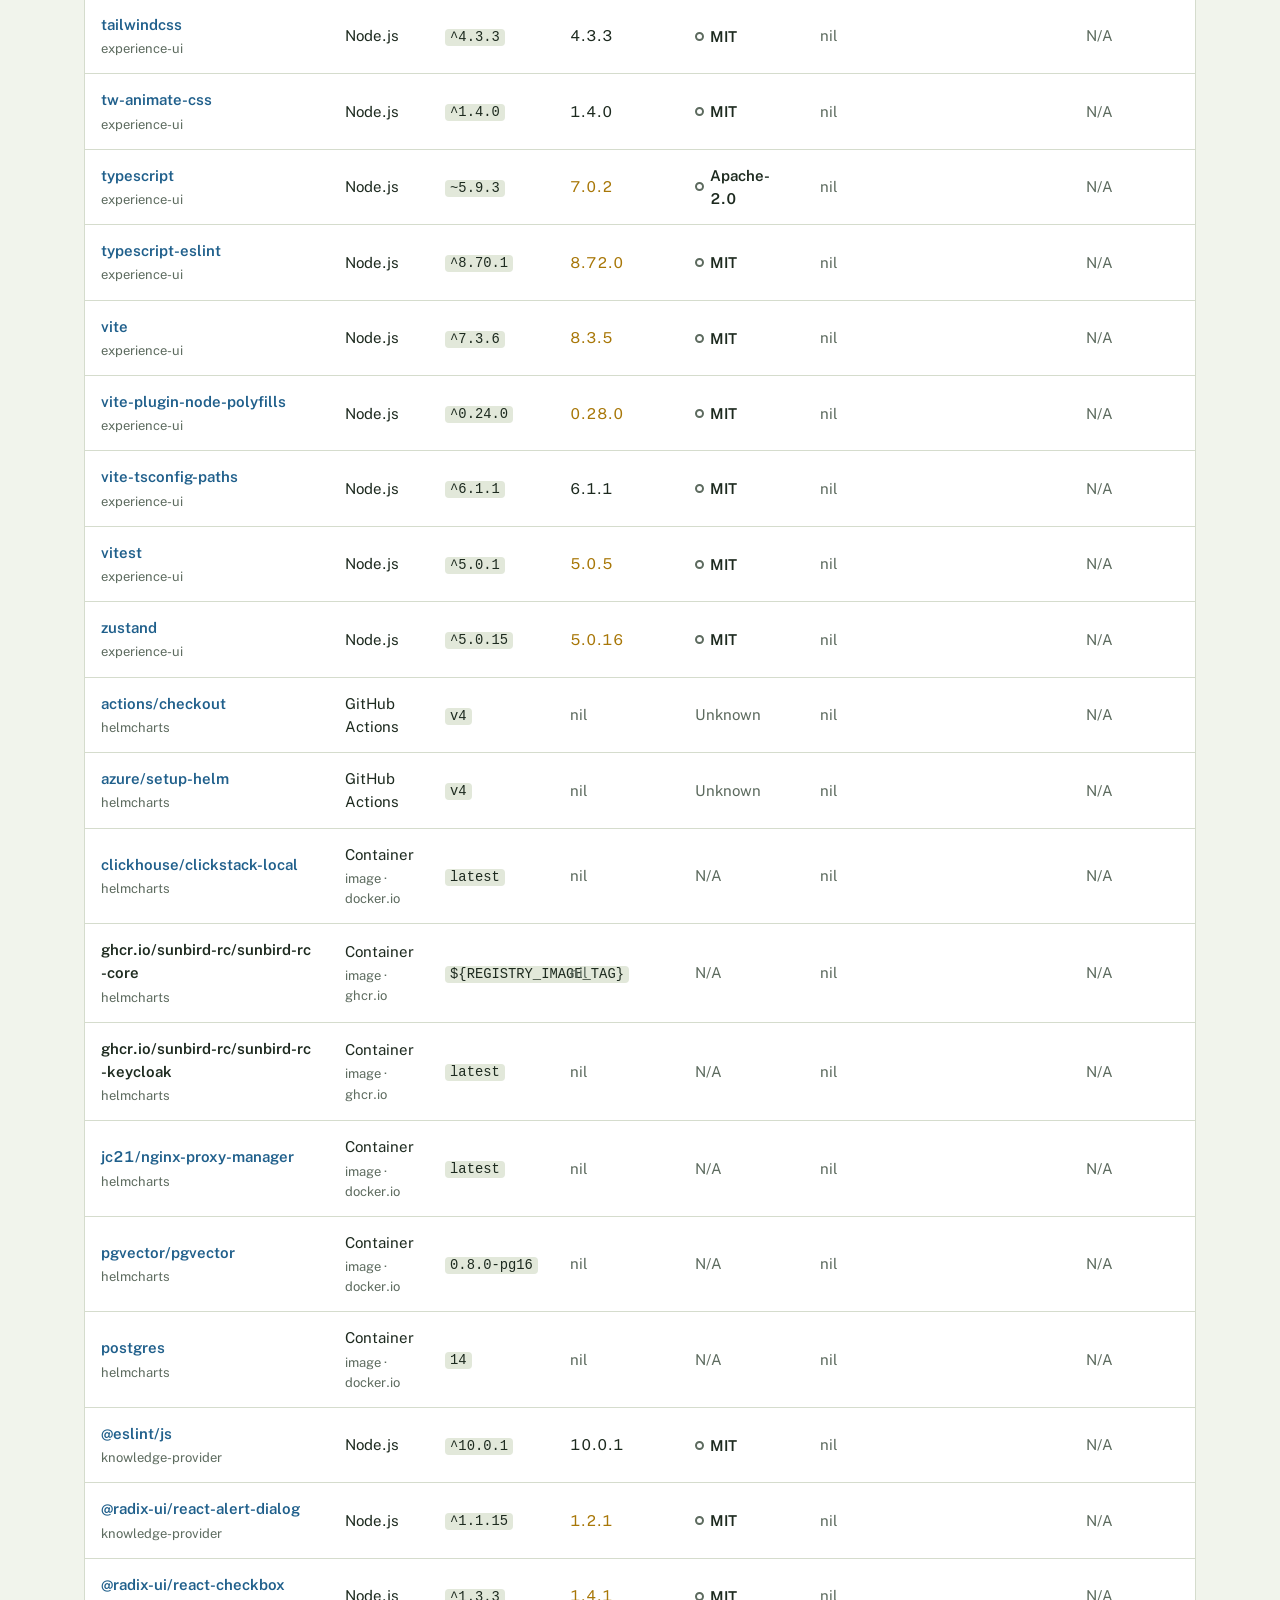
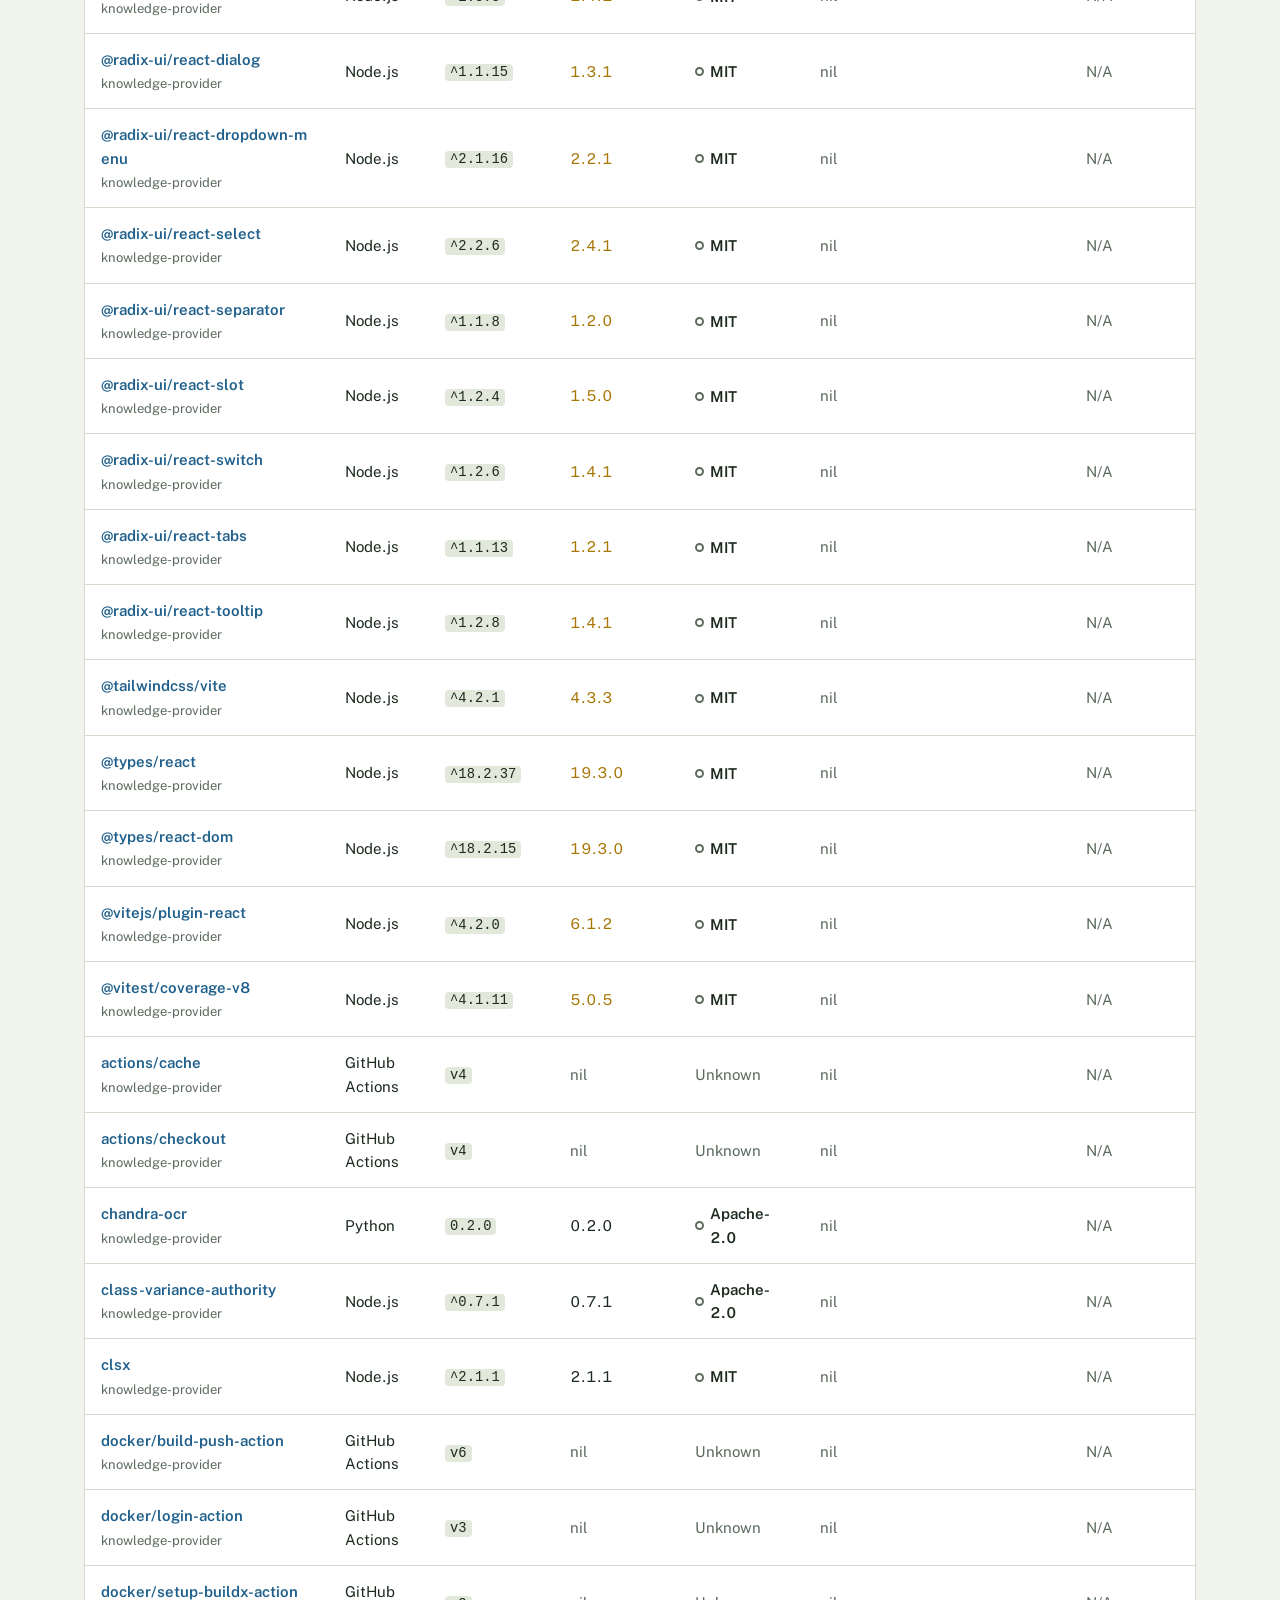
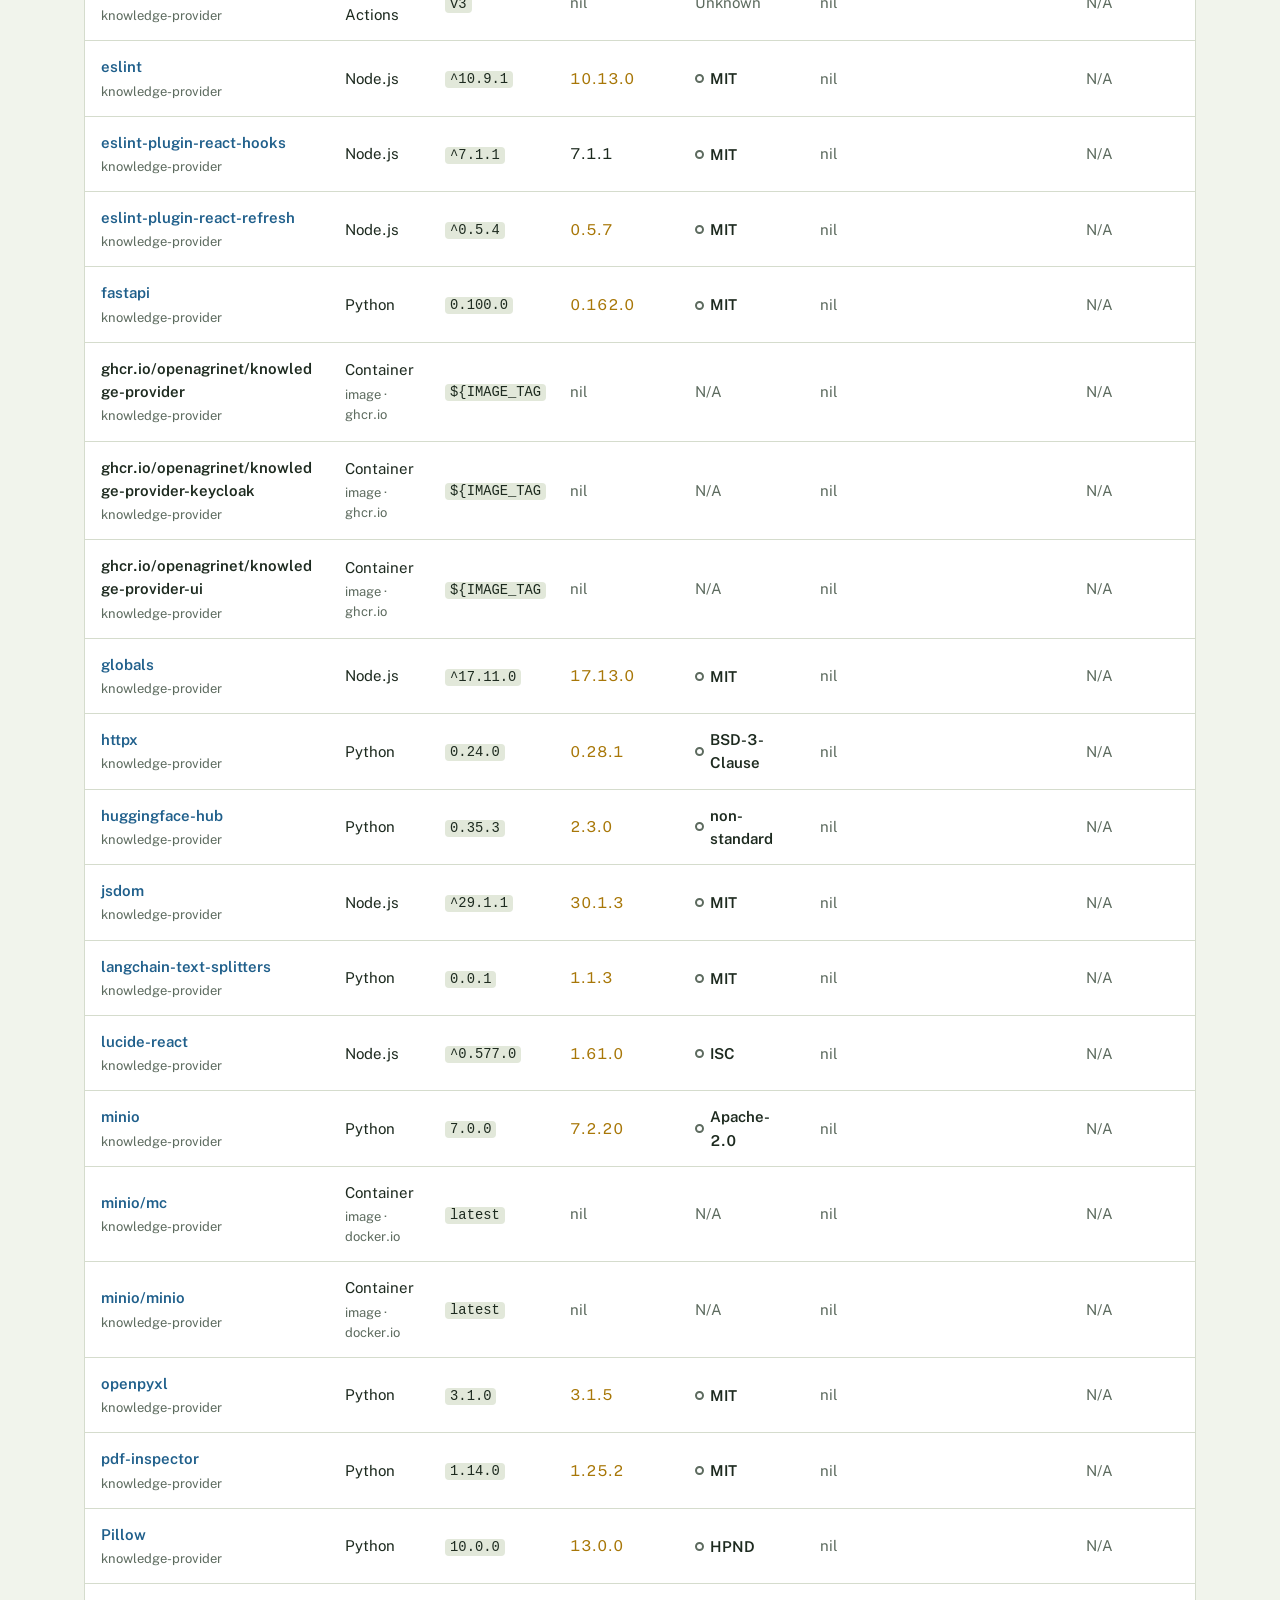
==== commit 0d093df9: "Sort dependencies by stars, least first The Sort by menu gets Stars (least first) next to Stars (mos" ====
--- a/deps.html
+++ b/deps.html
@@ -41,6 +41,7 @@
         <select class="ver" id="sort">
           <option value="repo">Repository</option>
           <option value="stars">Stars (most first)</option>
+          <option value="stars_least">Stars (least first)</option>
           <option value="name">Package name</option>
           <option value="vulns">Vulnerabilities (most first)</option>
         </select></div>
@@ -52,7 +53,7 @@
   </section>
 
   <section id="sec-policy" role="tabpanel" aria-labelledby="tab-policy" hidden>
-    <h2 id="policy-title">License policy: Preferred, Not recommended, Not to use</h2>
+    <h2 id="policy-title">License policy: Preferred, Not recommended, Restricted use</h2>
     <div id="policy"></div>
   </section>
 
@@ -64,7 +65,7 @@
       <li><b>Group.</b> Where the project declares each package: <code>package.json</code> <i>dependencies</i> (main), <i>devDependencies</i> (dev), <i>optional</i> and <i>peer</i>; <code>pyproject.toml</code> <i>[project] dependencies</i> (main) and every named group in <i>optional-dependencies</i>, <i>dependency-groups</i> and Poetry groups, as the repository names them (<i>tests</i>/<i>testing</i> read as test, <i>develop</i> as dev); <code>requirements.txt</code> (main) and <code>requirements-&lt;name&gt;.txt</code> or <code>requirements/&lt;name&gt;.txt</code> (that name, e.g. dev, test, prod); <code>go.mod</code> direct requires (main) and <i>tool</i> lines. Docker images are runtime and GitHub Actions are ci. When the manifest gives a range such as <code>^5.0.0</code>, the version the lockfile next to it installs (<code>package-lock.json</code>, <code>uv.lock</code>, <code>poetry.lock</code>) is shown and checked for vulnerabilities. Indirect packages from lockfiles are not listed.</li>
       <li><b>License and latest.</b> From <a href="https://deps.dev" target="_blank" rel="noopener">deps.dev</a> for npm, PyPI and Go. When the listed version is a range or unknown there, the license of the latest release is shown and marked <i>latest</i>.</li>
       <li><b>Vulnerabilities.</b> From <a href="https://osv.dev" target="_blank" rel="noopener">OSV.dev</a>, Google's open vulnerability database (GitHub advisories, PyPI, Go and others). It is a public API that needs no key or login, and only package names and versions are sent. A package is checked at the version listed here; for a range such as <code>^5.0.0</code> that is the lowest version the range allows, so the real installed version may be newer and already fixed. <i>Fixed in</i> is the one version that fixes every fixable advisory; advisories with no released fix are counted separately.</li>
-      <li><b>License risk.</b> Each license is matched against the <i>Preferred</i> (<code>green</code>), <i>Not recommended</i> (<code>yellow</code>) and <i>Not to use</i> (<code>red</code>) lists under <code>licenses</code> in <code>config/repos.json</code>. For an expression <i>A OR B</i> the better class counts, for <i>A AND B</i> the worse (AND binds tighter, parentheses are respected). Several licenses listed together (<i>MIT, Apache-2.0</i>) are treated as all applying, so the worst counts. A license on no list, or one that cannot be read, is <i>unclassified</i>.</li>
+      <li><b>License risk.</b> Each license is matched against the <i>Preferred</i> (<code>green</code>), <i>Not recommended</i> (<code>yellow</code>) and <i>Restricted use</i> (<code>red</code>) lists under <code>licenses</code> in <code>config/repos.json</code>. For an expression <i>A OR B</i> the better class counts, for <i>A AND B</i> the worse (AND binds tighter, parentheses are respected). Several licenses listed together (<i>MIT, Apache-2.0</i>) are treated as all applying, so the worst counts. A license on no list, or one that cannot be read, is <i>unclassified</i>.</li>
       <li><b>Filters.</b> Within one filter the ticked values are OR-ed; different filters are AND-ed. Each option shows how many dependencies it would give. The address bar holds the filters, so a link shares the view.</li>
       <li><b>GitHub Actions.</b> From the GitHub API. A tag such as <code>v4</code> is checked at the newest release it covers today (shown under the version, e.g. <code>v4.3.0</code>); a commit pin at the release tag on that commit. Latest is the action's latest release, license is the action repository's license, and vulnerabilities come from the <a href="https://github.com/advisories?query=ecosystem%3Aactions" target="_blank" rel="noopener">GitHub Advisory Database</a> (OSV holds these advisories but cannot match them to a version). Actions inside the repository (<code>./.github/actions/...</code>) are N/A.</li>
       <li><b>Docker images.</b> Latest is the newest tag of the same shape in the image's registry (<code>17</code> &rarr; <code>18</code>, <code>25.7-alpine</code> &rarr; <code>25.12-alpine</code>), asked anonymously; a floating tag such as <code>latest</code> has none (N/A). Vulnerabilities come from <a href="https://github.com/google/osv-scanner" target="_blank" rel="noopener">osv-scanner</a>, which pulls the image and checks the operating-system packages and binaries inside it against OSV (nothing in the image is run). Fixes belong to packages inside the image, so <i>Fixed in</i> counts how many are fixable; a newer tag usually includes them. Private images, images built only locally and unresolved <code>${VAR}</code> tags are not scanned (nil). License is the image's own license label (<code>org.opencontainers.image.licenses</code>), else the license of the GitHub repository its source label names, read from the pulled image; N/A when it declares neither. The packages inside an image keep their own licenses, which are not listed.</li>
--- a/assets/style.css
+++ b/assets/style.css
@@ -140,3 +140,15 @@
 .switch .count{display:inline-block;min-width:1.6em;margin-left:6px;padding:0 6px;border-radius:999px;font-size:12px;font-weight:700;background:var(--line);color:var(--ink)}
 .switch button[aria-pressed="true"] .count{background:var(--surface)}
 .branch-note{margin:0;flex:1 1 320px}
+/* cards above each table: a label, one big number (with a muted unit or "/ total"), an optional bar, one muted line */
+.kpis{display:grid;grid-template-columns:repeat(auto-fit,minmax(min(190px,100%),1fr));gap:12px;margin:0 0 18px}
+.kpis:empty{display:none}
+.kpi{background:var(--surface);border:1px solid var(--line);border-radius:14px;padding:16px 18px;min-width:0}
+.kpi-label{font-size:13px;font-weight:500;color:var(--muted)}
+.kpi-value{font-size:34px;font-weight:700;line-height:1.15;margin-top:6px;color:var(--ink);font-variant-numeric:normal;letter-spacing:-.01em}
+.kpi-value.good{color:var(--good)}.kpi-value.warn{color:var(--warn)}.kpi-value.bad{color:var(--bad)}
+.kpi-unit,.kpi-of{font-size:16px;font-weight:600;color:var(--muted);letter-spacing:0}
+.kpi-unit{margin-left:2px}
+.kpi-bar{height:6px;border-radius:999px;background:var(--track);margin-top:10px;overflow:hidden}
+.kpi-bar span{display:block;height:100%;border-radius:999px;background:var(--good)}
+.kpi-sub{font-size:13px;color:var(--muted);margin-top:8px;overflow-wrap:anywhere}
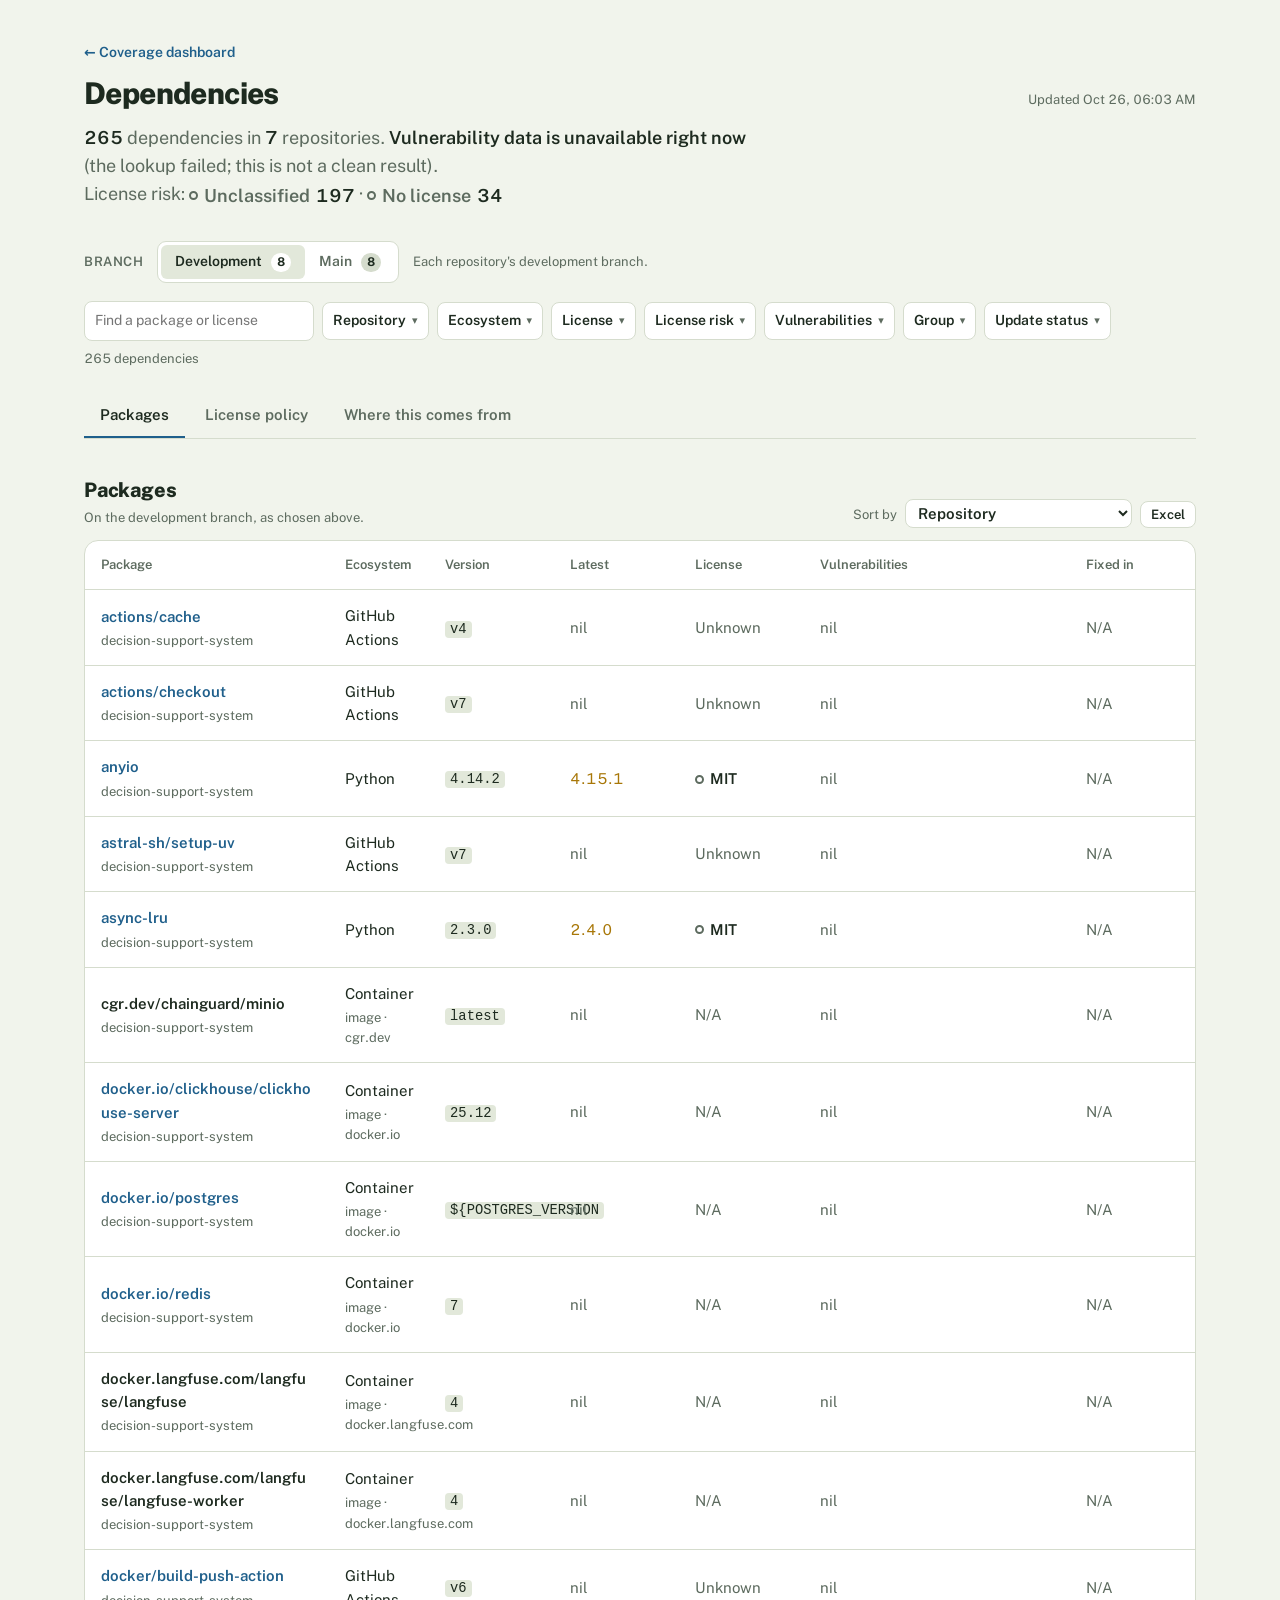
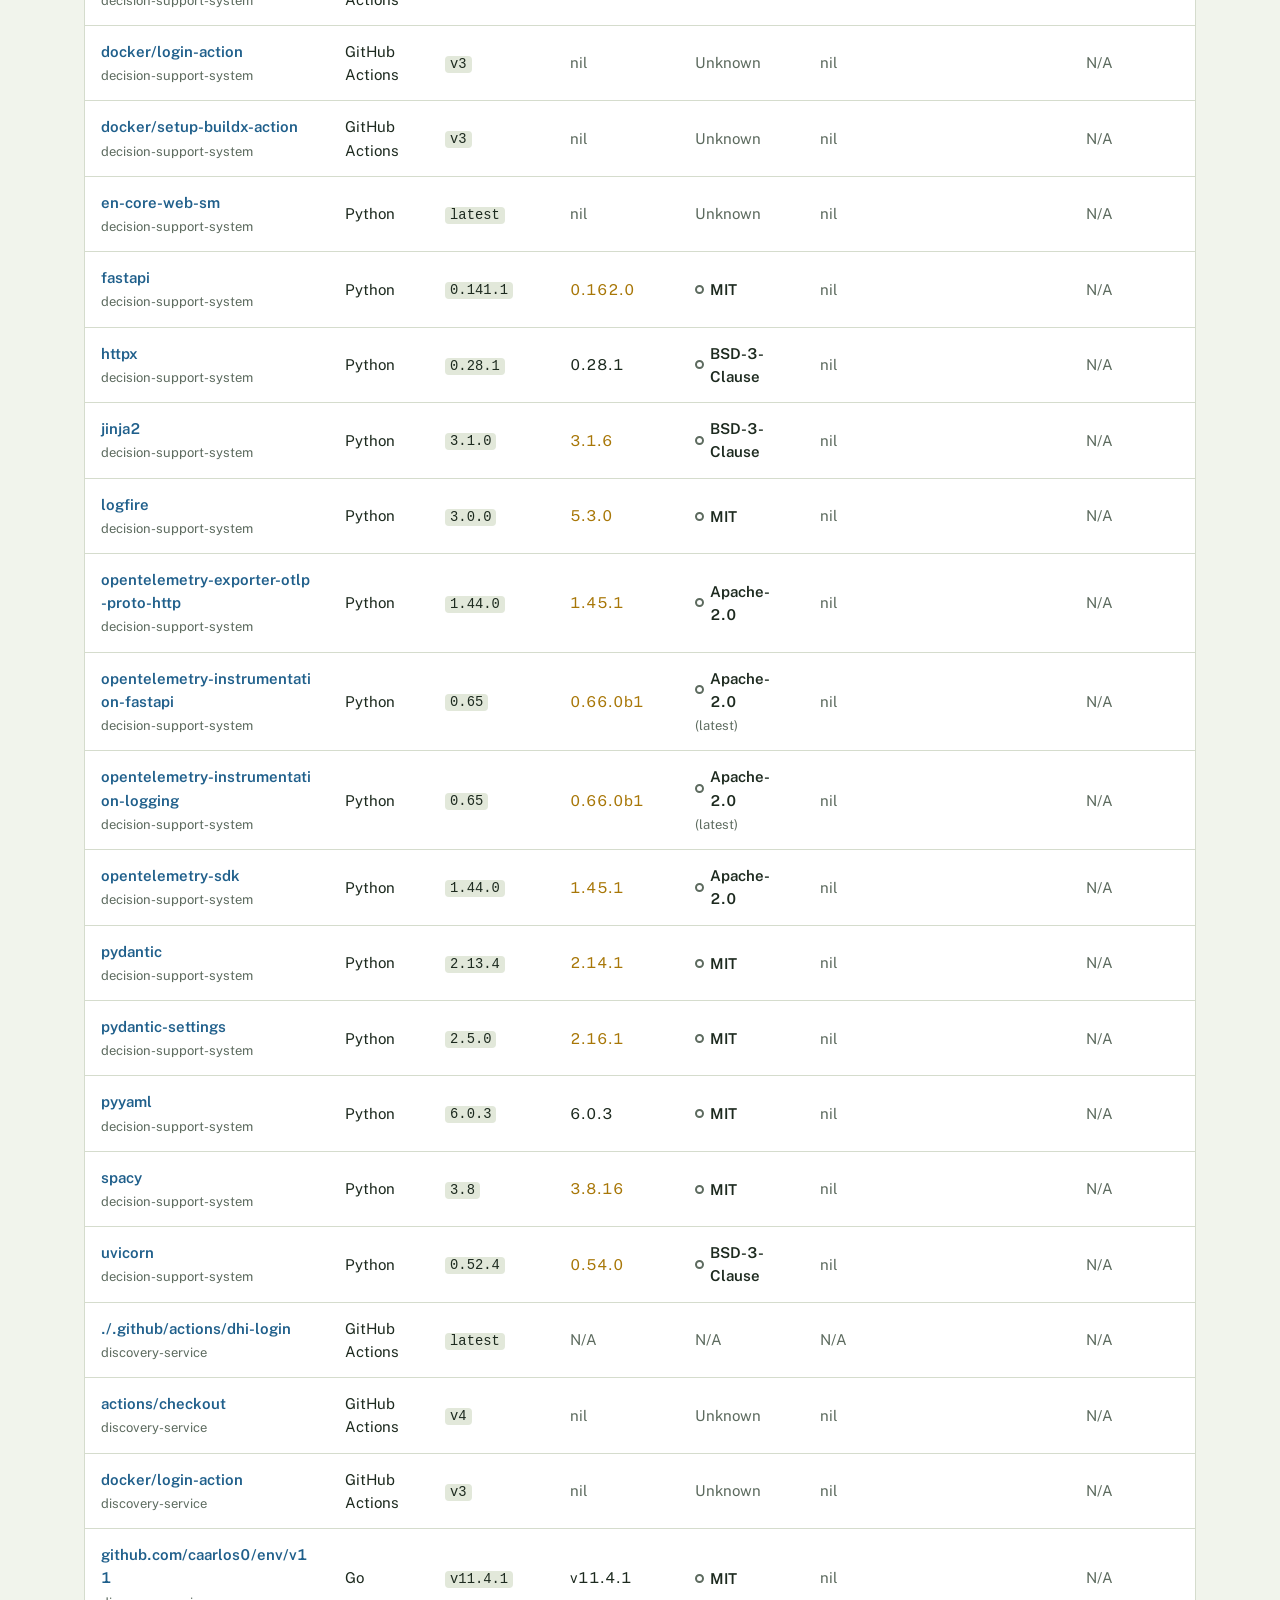
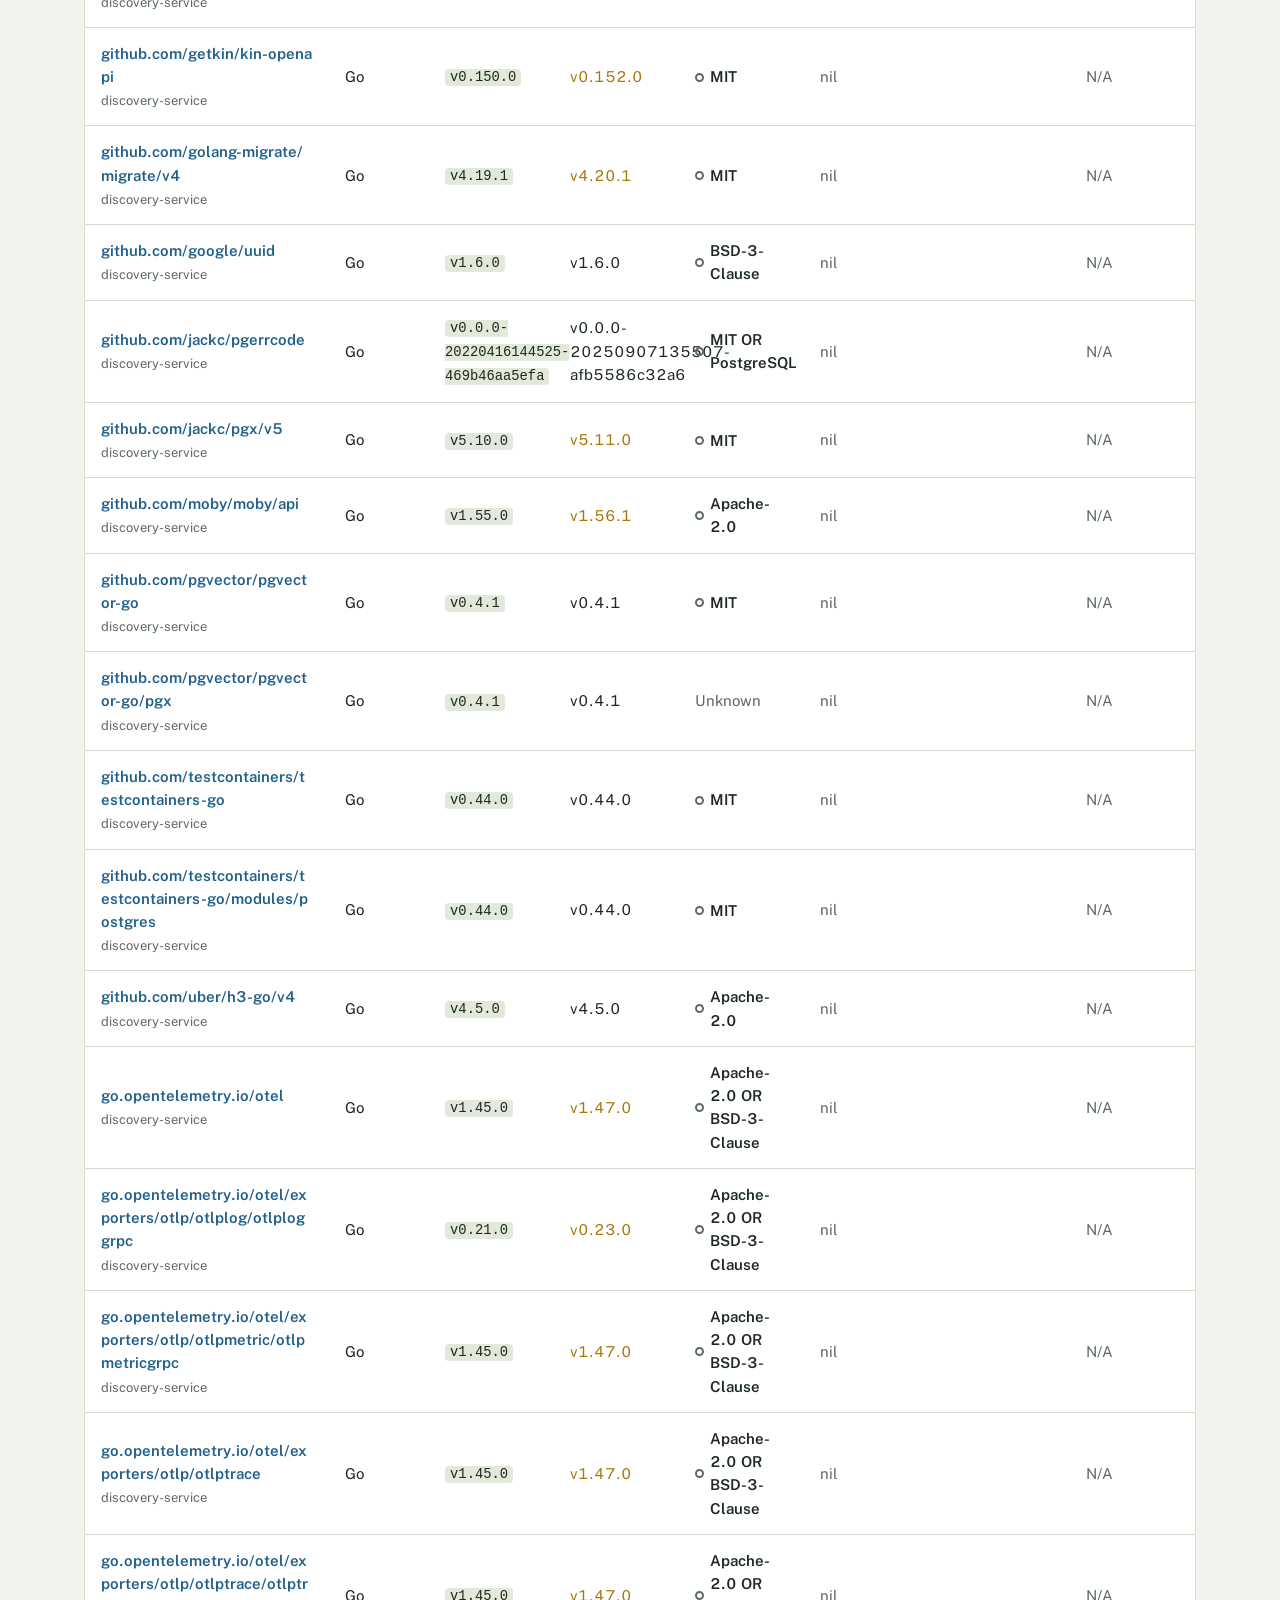
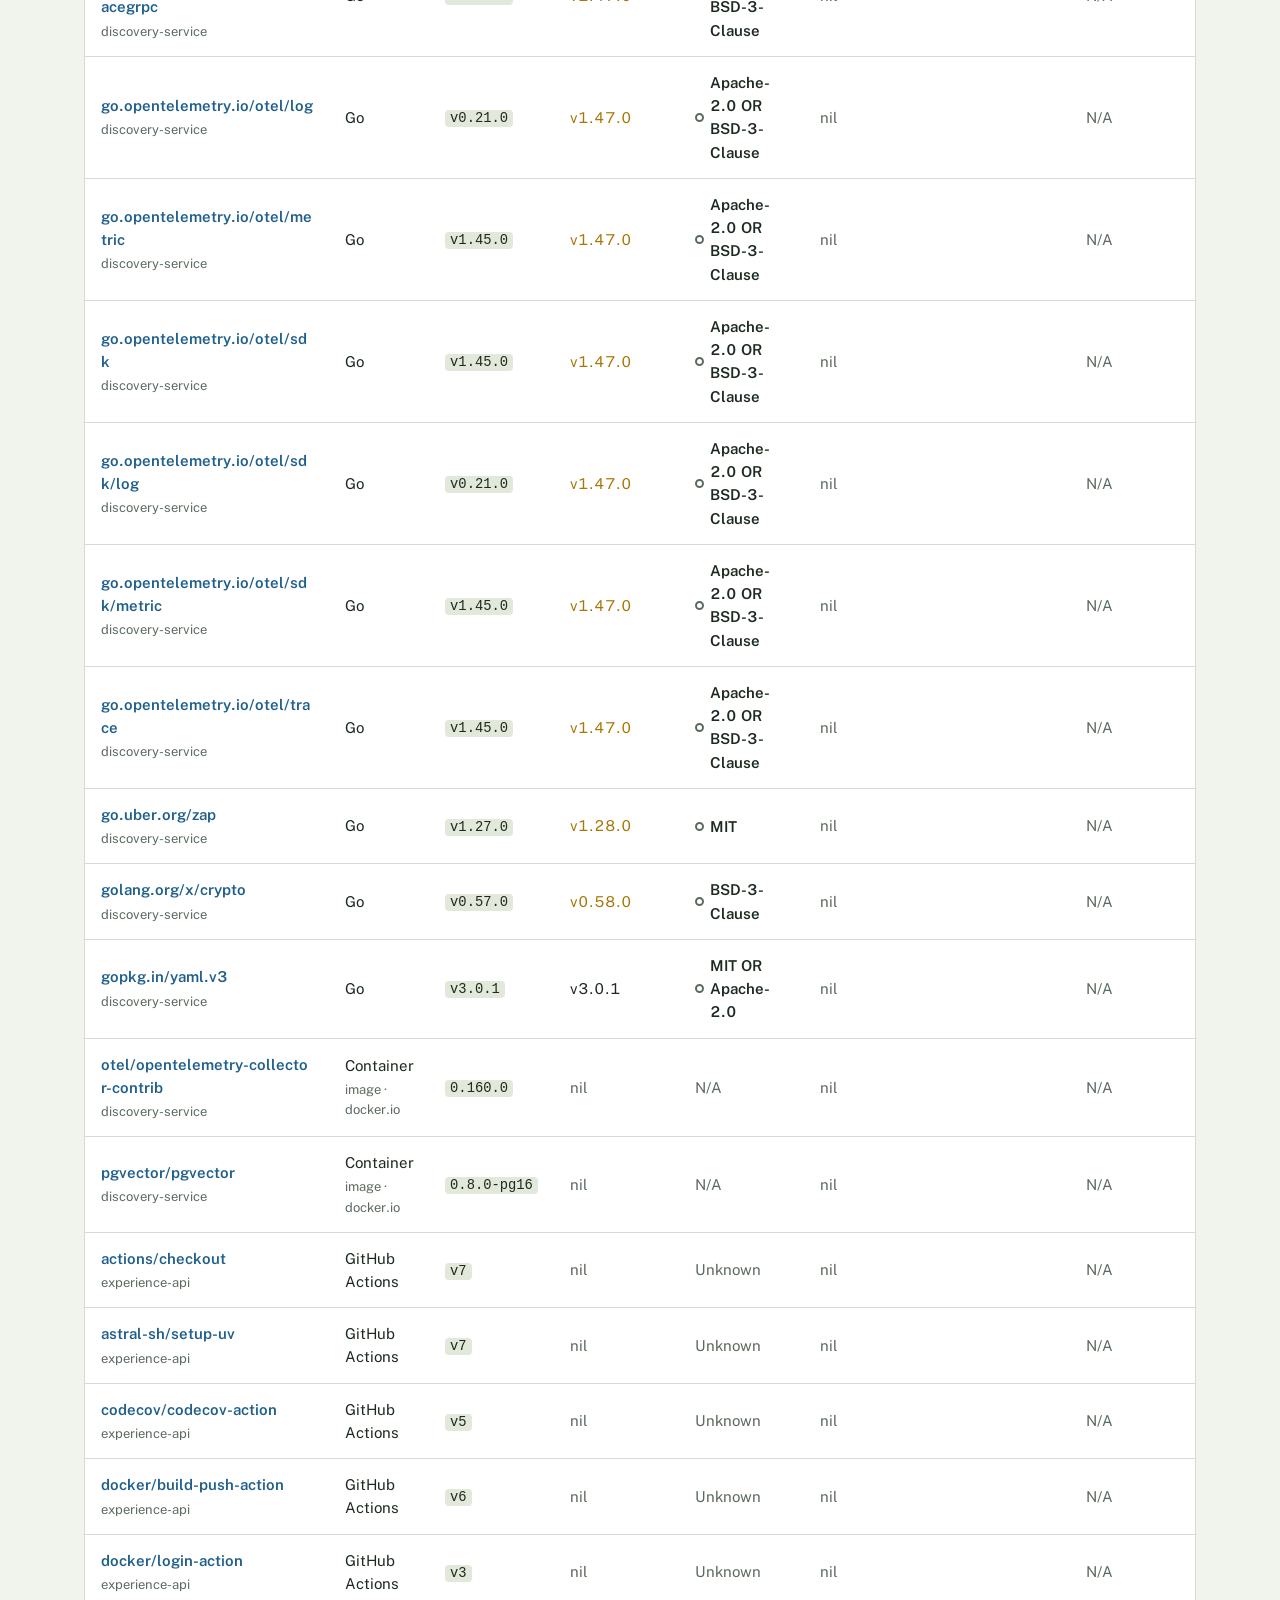
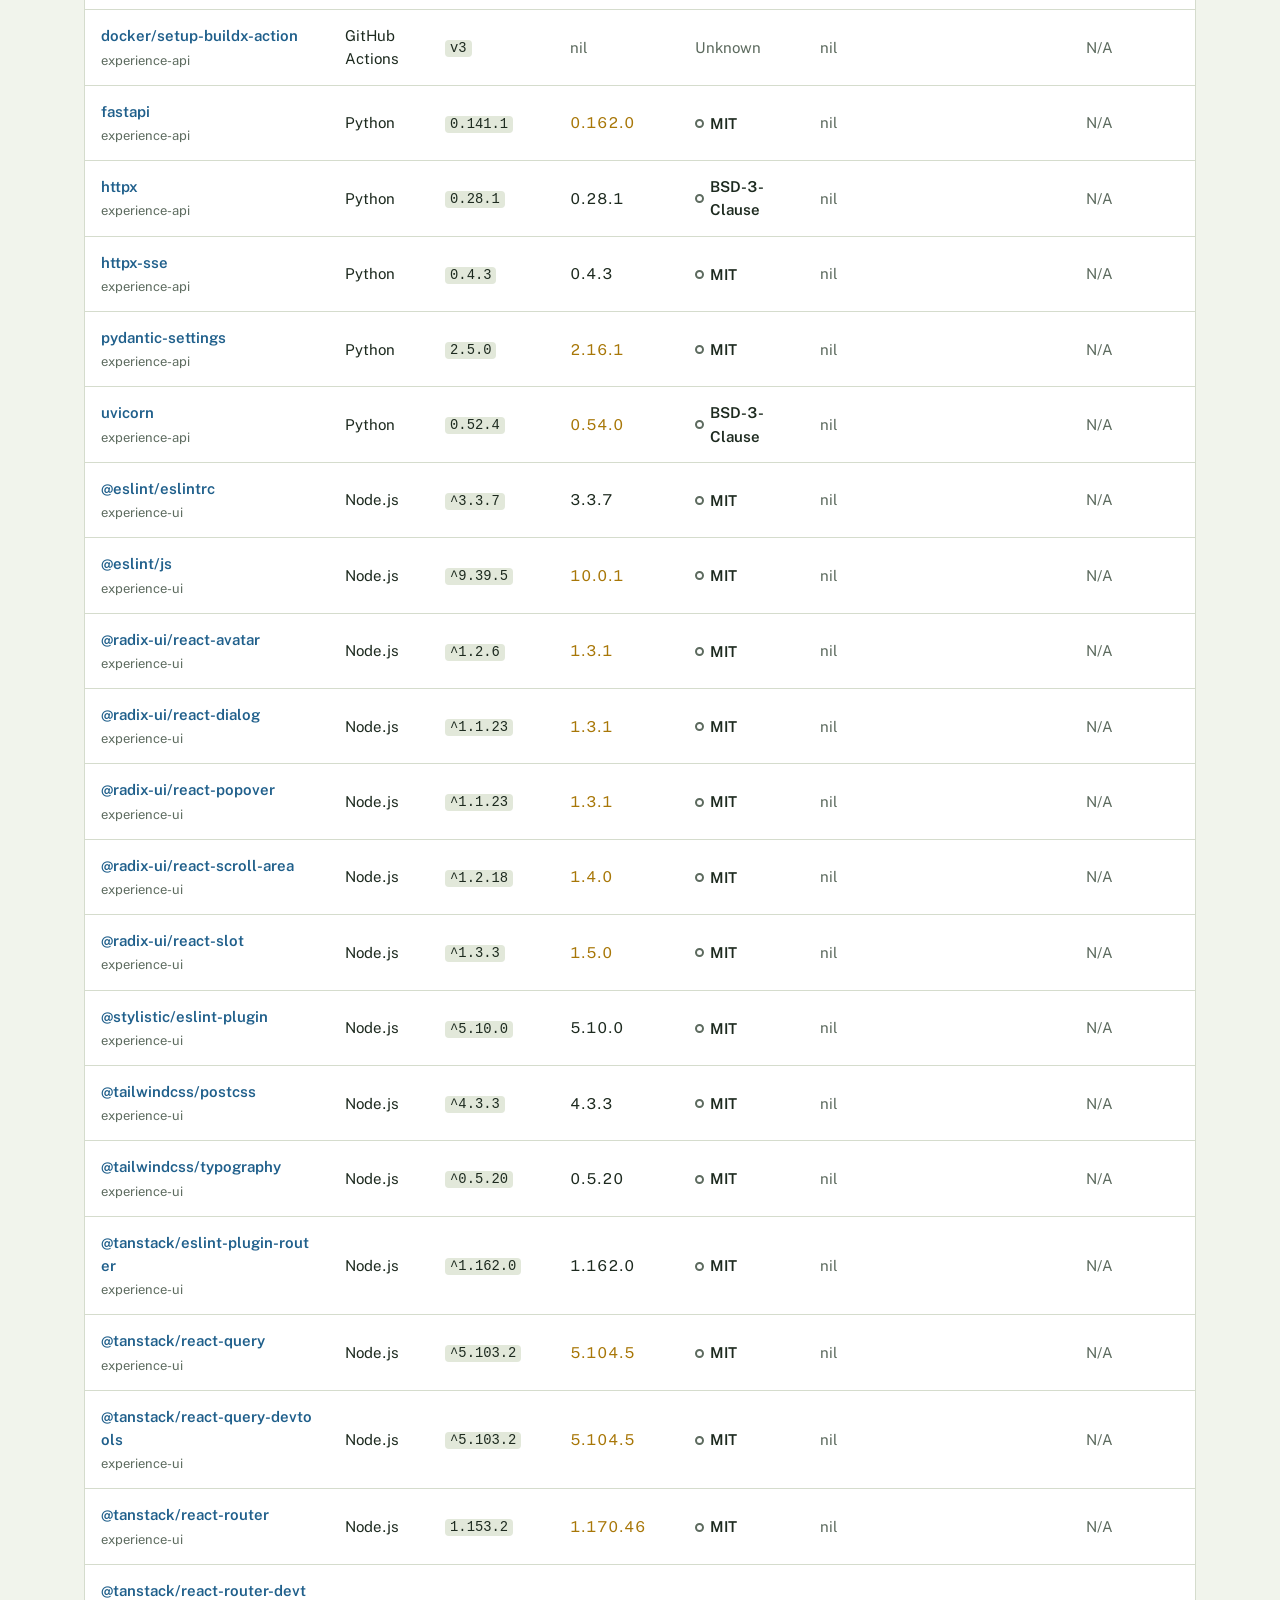
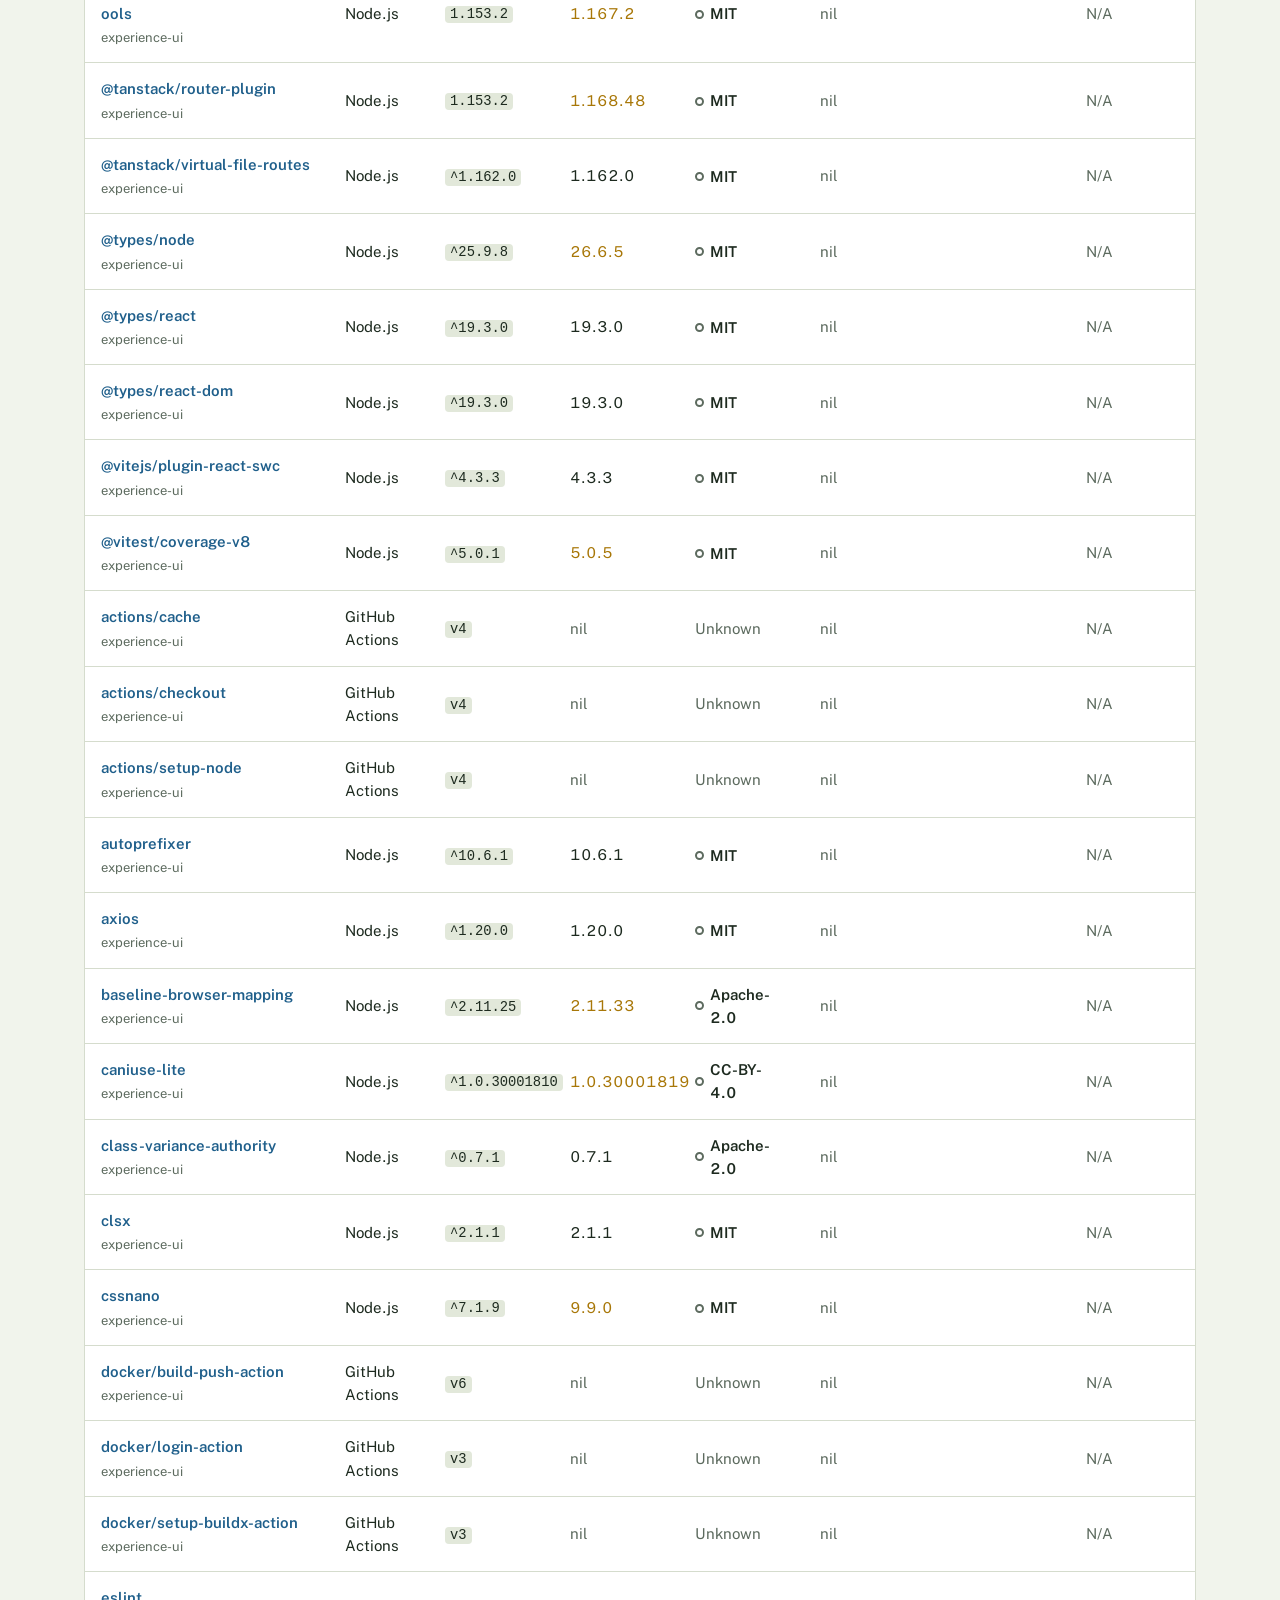
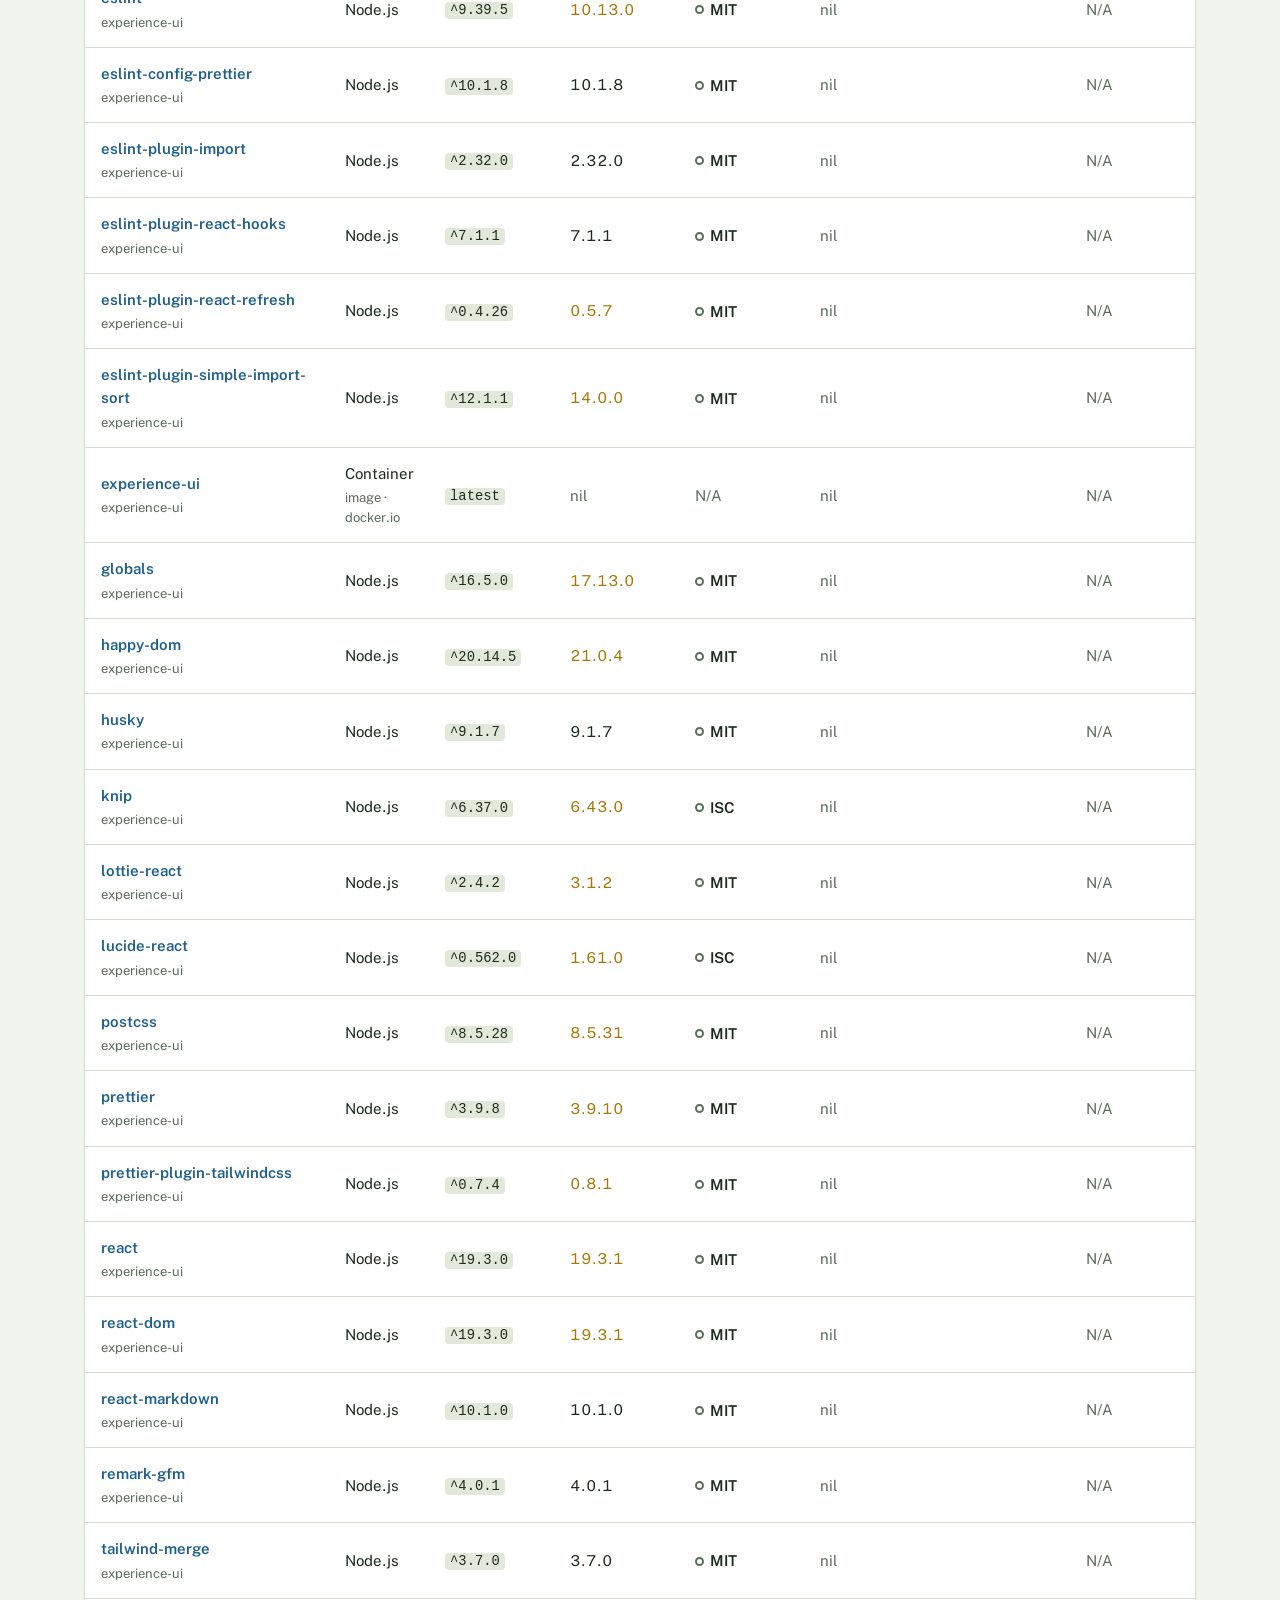
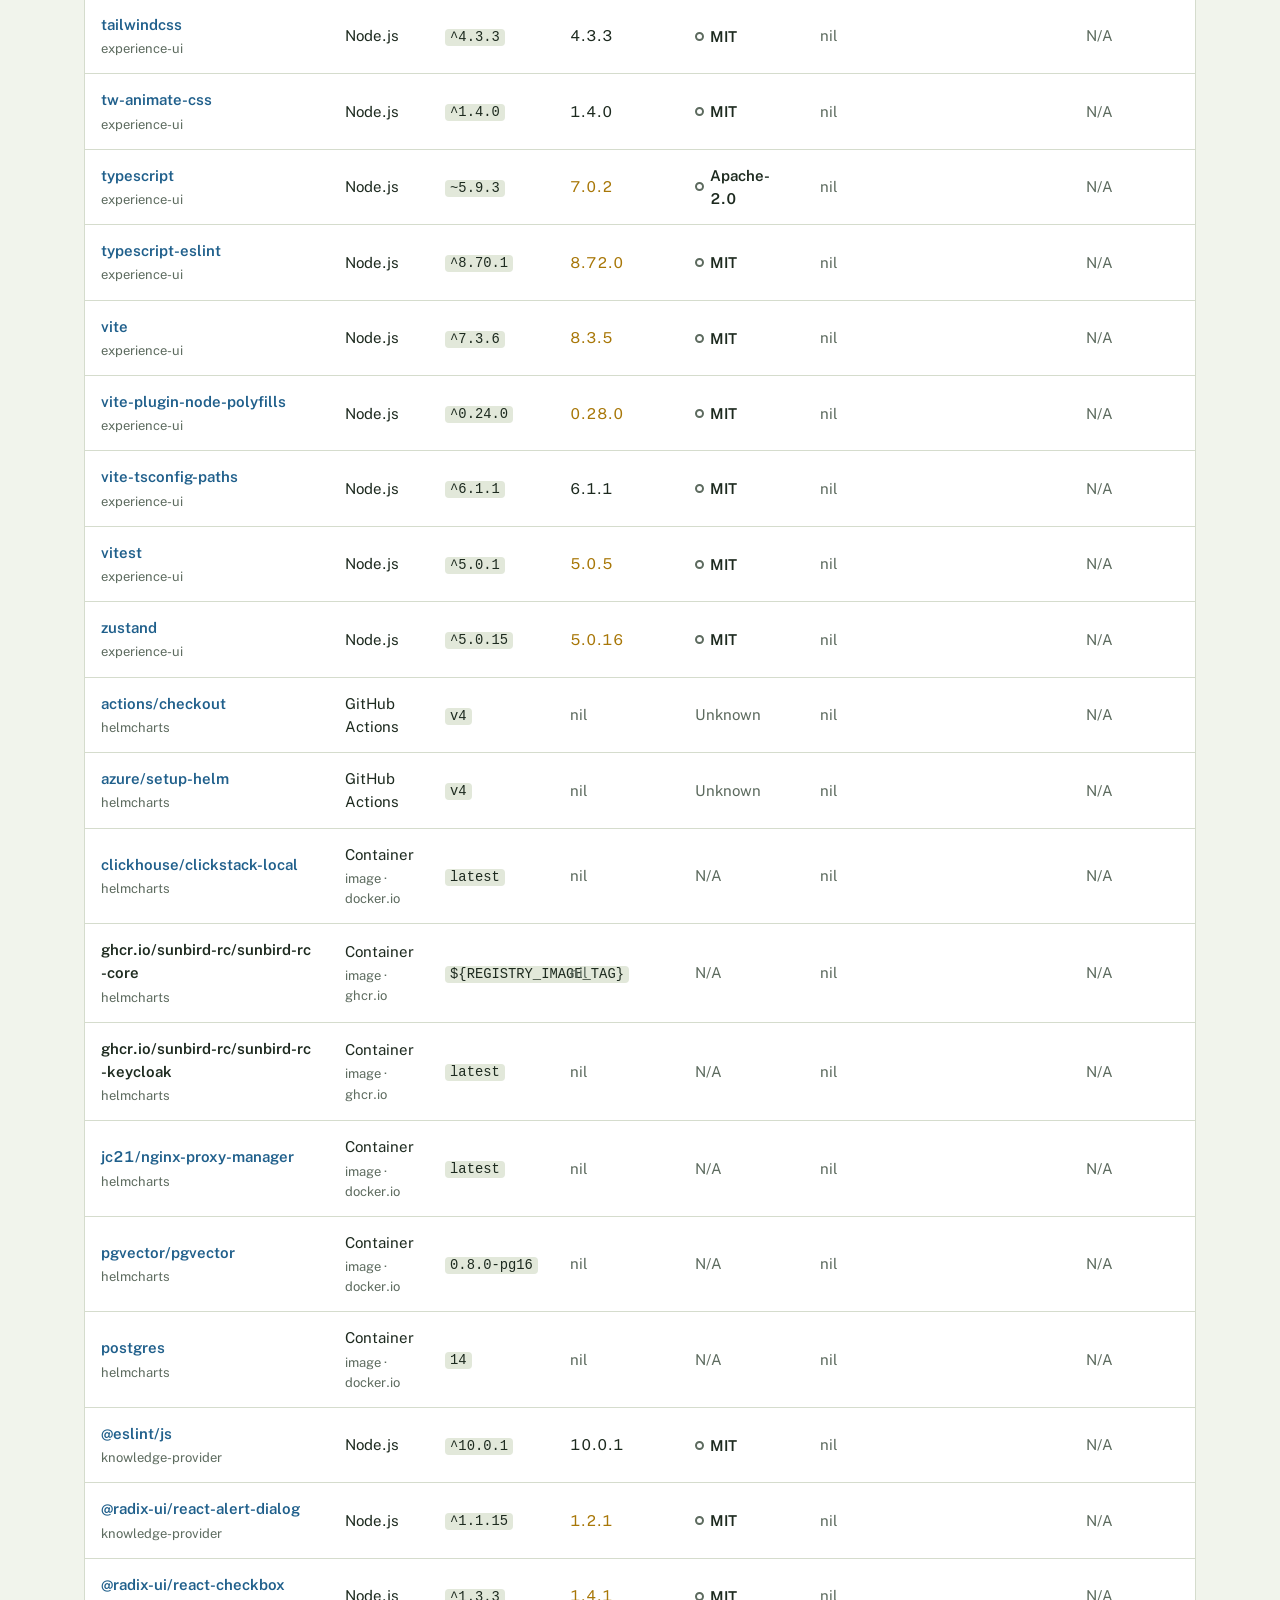
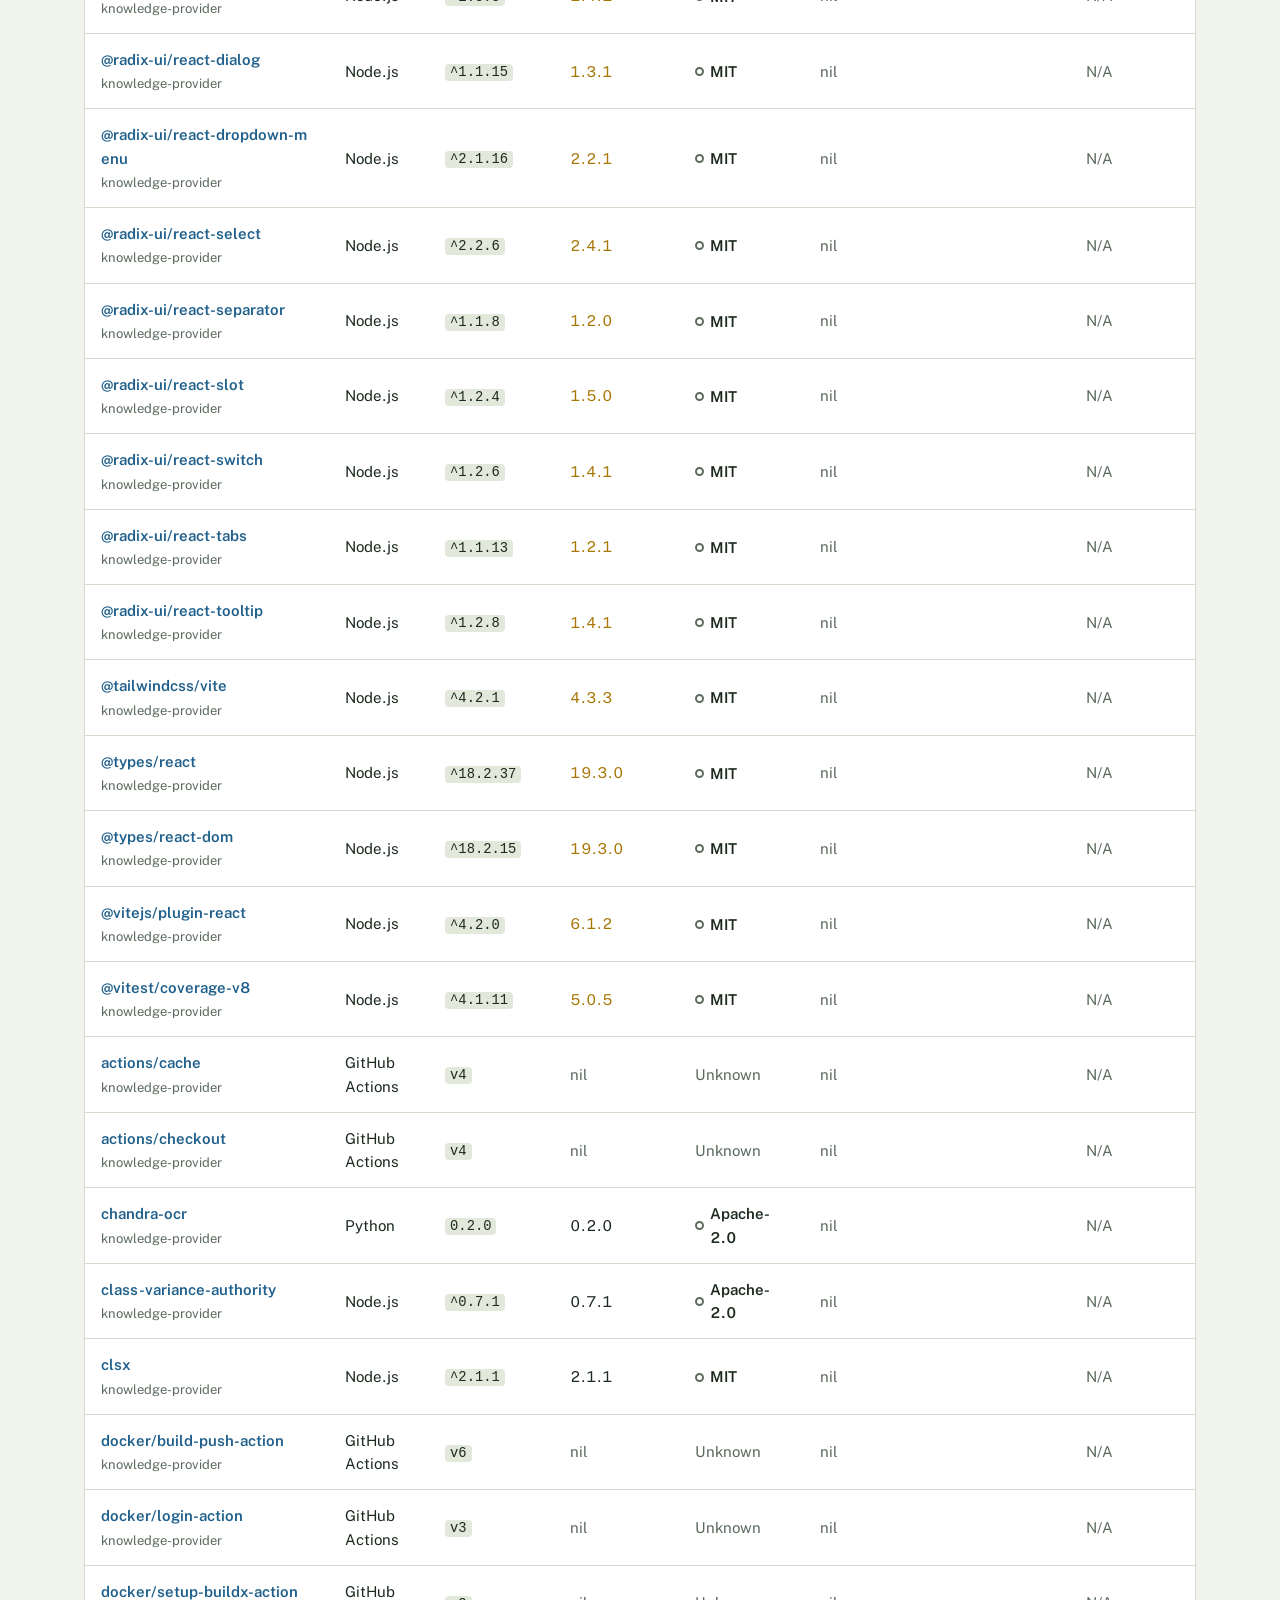
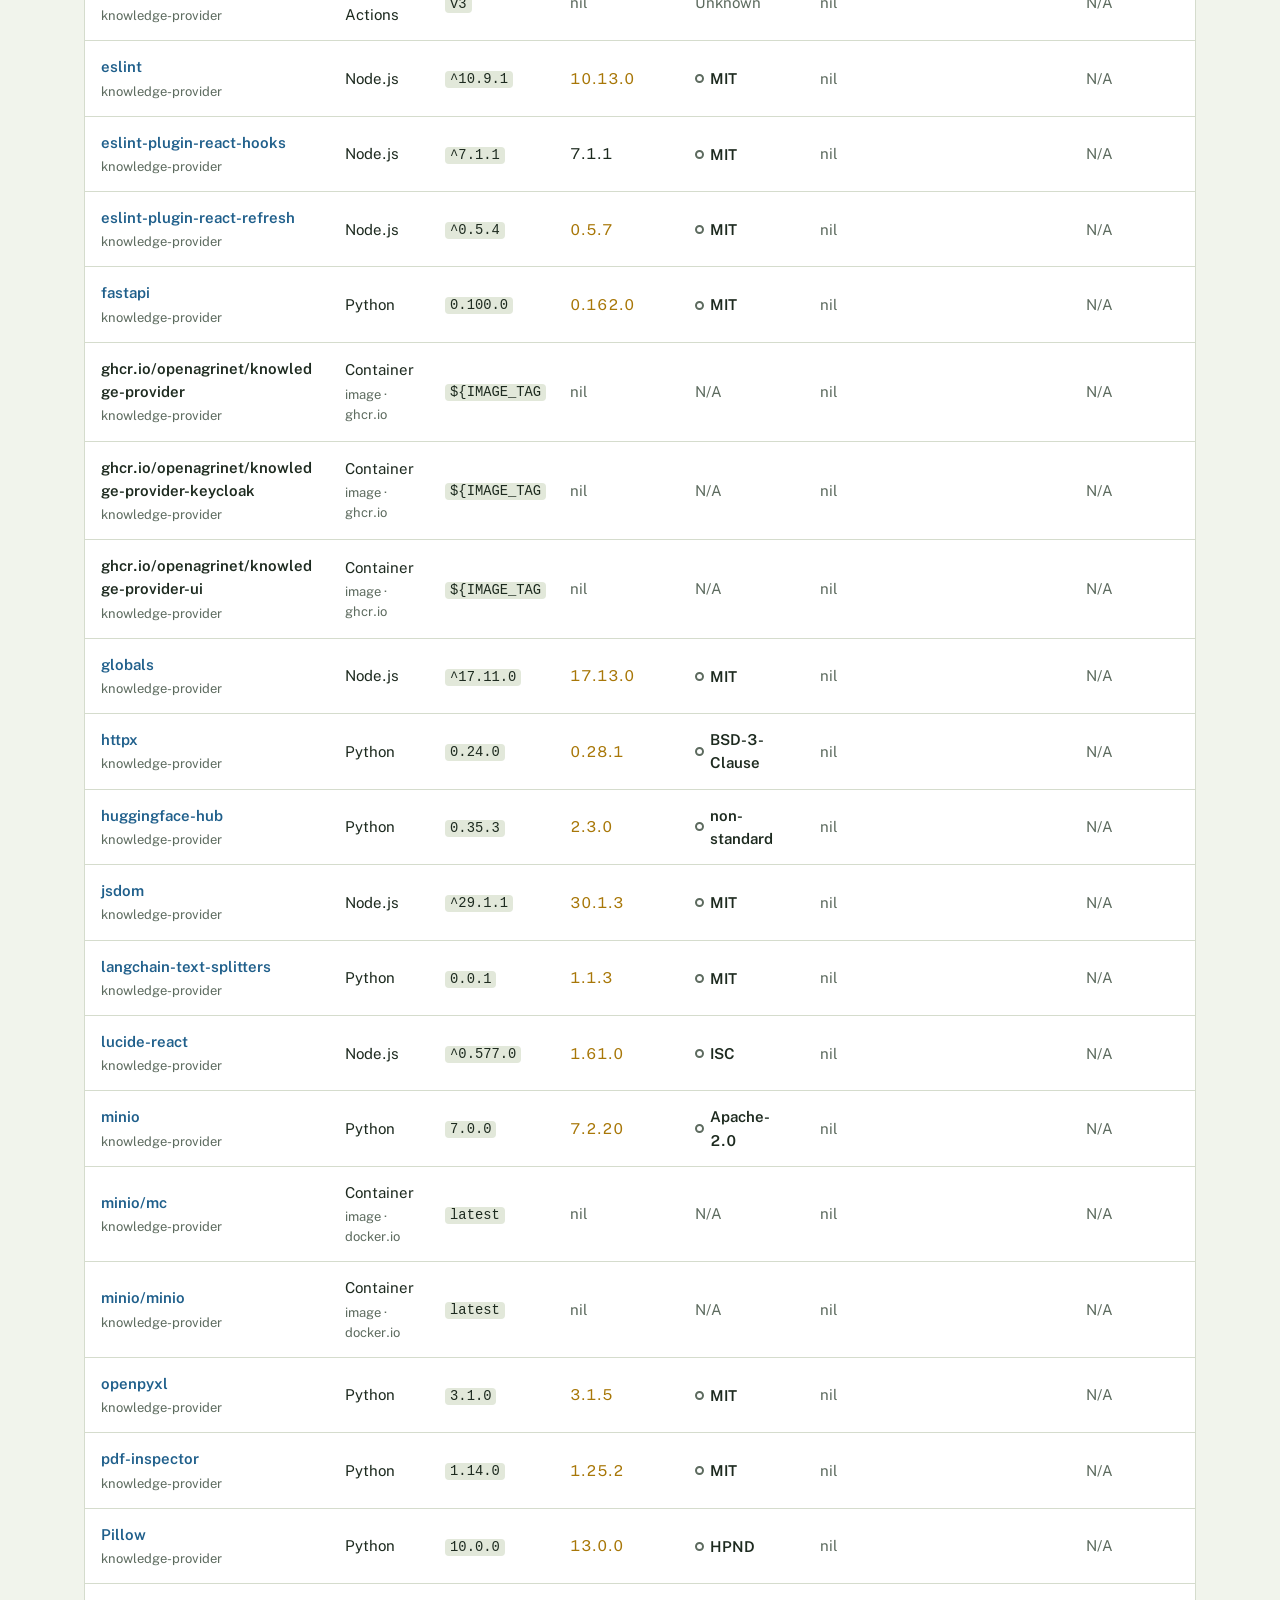
==== commit 8a79a05f: "Export tables to Excel; download everything as one workbook Each table (coverage, releases, stack, p" ====
--- a/deps.html
+++ b/deps.html
@@ -44,7 +44,7 @@
           <option value="stars_least">Stars (least first)</option>
           <option value="name">Package name</option>
           <option value="vulns">Vulnerabilities (most first)</option>
-        </select></div>
+        </select><button type="button" class="btn btn-sm" data-export="packages" title="Download the rows this table shows (branch and filters applied) as Excel: a Packages sheet and a Vulnerabilities sheet with every advisory">Excel</button></div>
     </div>
     <div class="table-wrap"><table class="deps">
       <thead><tr><th scope="col">Package</th><th scope="col">Ecosystem</th><th scope="col">Version</th><th scope="col">Latest</th><th scope="col">License</th><th scope="col">Vulnerabilities</th><th scope="col">Fixed in</th></tr></thead>
@@ -80,6 +80,8 @@
 <script src="assets/filters.js"></script>
 <script src="assets/tabs.js"></script>
 <script src="assets/branches.js"></script>
+<script src="assets/xlsx.js"></script>
+<script src="assets/export.js"></script>
 <script src="assets/deps.js"></script>
 </body>
 </html>
--- a/assets/style.css
+++ b/assets/style.css
@@ -22,6 +22,7 @@
 .refresh{display:flex;align-items:center;gap:12px}
 .btn{font-size:14px;font-weight:600;border:1px solid var(--line);border-radius:8px;padding:6px 12px;background:var(--surface);color:var(--ink)}
 .btn:hover{text-decoration:none;border-color:var(--muted)}
+button.btn{font-family:inherit;cursor:pointer}.btn-sm{font-size:13px;padding:5px 10px;align-self:flex-end}
 .summary{font-size:18px;max-width:62ch;margin:14px 0 32px;color:var(--muted)}
 .summary strong{color:var(--ink);font-weight:600}
 
--- a/assets/deps.css
+++ b/assets/deps.css
@@ -1,5 +1,5 @@
 table.deps{min-width:980px}table.deps th:first-child{width:22%}table.deps th:nth-child(2){width:9%}table.deps th:nth-child(6){width:24%}
-.vuln summary{cursor:pointer;font-weight:600}.vuln ul{margin:6px 0 0;padding-left:18px;font-size:13px;color:var(--muted)}.vuln li{margin:4px 0}.sev{font-size:11px;font-weight:600;text-transform:uppercase;letter-spacing:.03em}
+.sev{font-size:11px;font-weight:600;text-transform:uppercase;letter-spacing:.03em}
 .fix-open{all:unset;cursor:pointer;display:block;border-radius:4px}.fix-open:hover .open-hint{text-decoration:underline}.fix-open:focus-visible{outline:2px solid var(--focus);outline-offset:2px}
 .open-hint{display:block;font-size:12px;color:var(--link)}
 dialog.card{width:min(960px,calc(100vw - 32px));max-height:calc(100vh - 48px);padding:0;border:1px solid var(--line);border-radius:12px;background:var(--surface);color:var(--ink);box-shadow:0 16px 48px rgba(0,0,0,.28)}
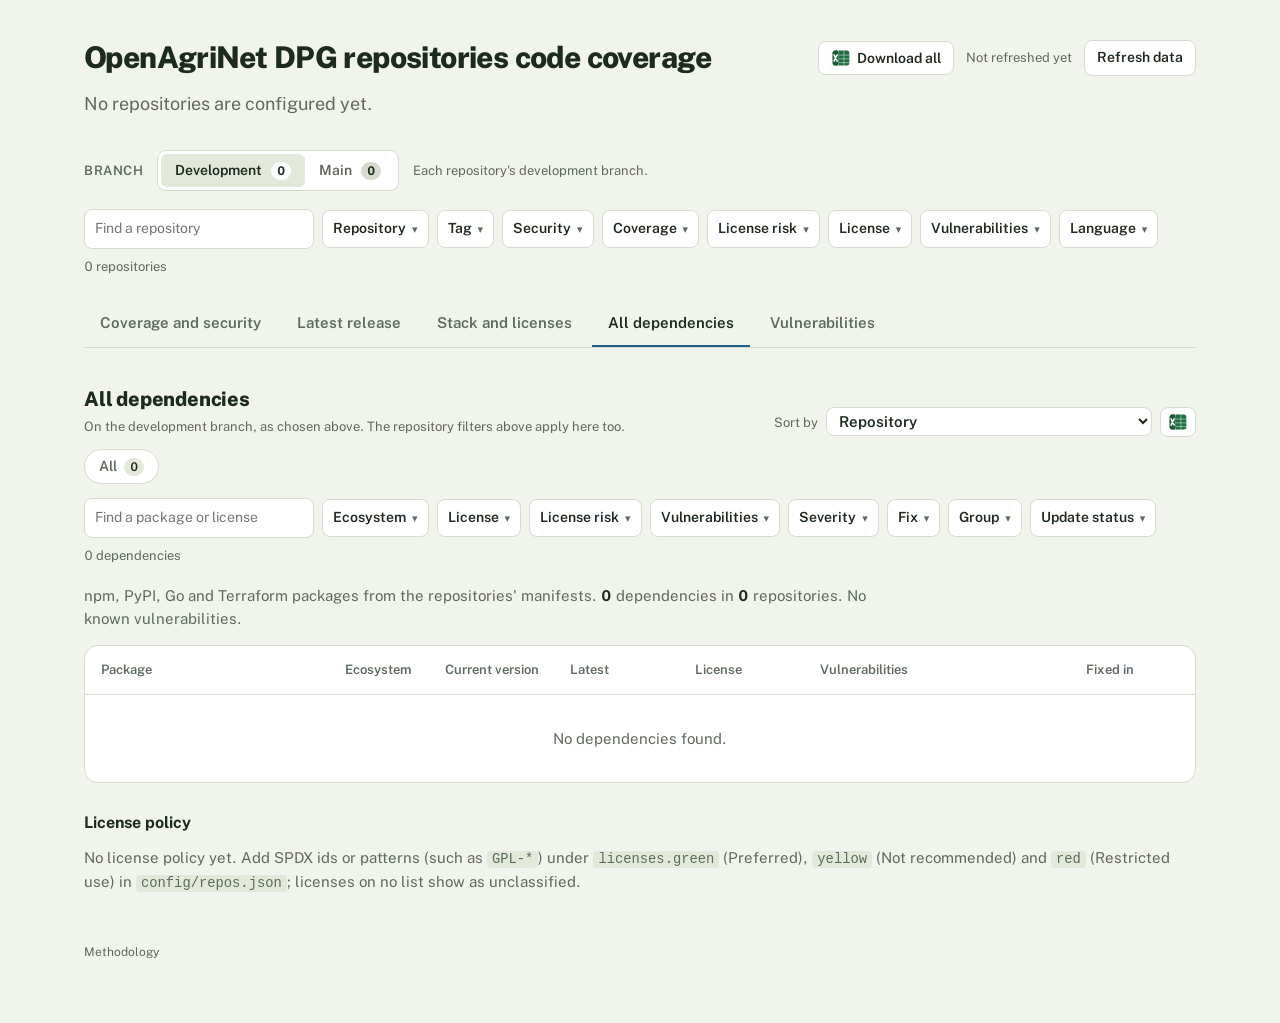
==== commit ed1a5edc: "All dependencies and Vulnerabilities tabs on the main page; methodology page - All dependencies is a" ====
--- a/deps.html
+++ b/deps.html
@@ -2,86 +2,17 @@
 <html lang="en">
 <head>
 <meta charset="utf-8">
-<meta name="viewport" content="width=device-width,initial-scale=1">
 <title>OpenAgriNet dependencies</title>
-<link rel="icon" href="data:image/svg+xml,%3Csvg xmlns=%22http://www.w3.org/2000/svg%22 viewBox=%220 0 16 16%22%3E%3Crect width=%2216%22 height=%2216%22 rx=%223%22 fill=%22%232E7A3A%22/%3E%3Cpath d=%22M4 8.5l2.5 2.5L12 5.5%22 stroke=%22white%22 stroke-width=%222%22 fill=%22none%22/%3E%3C/svg%3E">
-<link rel="preconnect" href="https://fonts.googleapis.com">
-<link rel="preconnect" href="https://fonts.gstatic.com" crossorigin>
-<link href="https://fonts.googleapis.com/css2?family=Public+Sans:wght@400;500;600;800&display=swap" rel="stylesheet">
-<link rel="stylesheet" href="assets/style.css">
-<link rel="stylesheet" href="assets/deps.css">
+<script>
+// The dependencies are now the All dependencies tab of the main page. Old links keep their filters: the dependency filters
+// take a d prefix there (vuln=any becomes dvuln=any), so they do not clash with the page's repository filters.
+(function () {
+  var q = new URLSearchParams(location.search), out = new URLSearchParams({ tab: 'deps' });
+  var map = { eco: 'deco', license: 'dlicense', risk: 'drisk', vuln: 'dvuln', group: 'dgroup', update: 'dupdate', q: 'dq', sort: 'dsort' };
+  q.forEach(function (v, k) { if (k !== 'tab') out.append(map[k] || k, v); });
+  location.replace('./?' + out);
+})();
+</script>
 </head>
-<body>
-<main>
-  <a class="back" href="./">← Coverage dashboard</a>
-  <header style="margin-top:12px">
-    <h1 id="title">Dependencies</h1>
-    <span class="updated" id="updated">Loading data…</span>
-  </header>
-  <p class="summary" id="summary">Reading the dependency list.</p>
-  <div class="branchbar">
-    <span class="branchbar-label" id="branch-label">Branch</span>
-    <div class="switch" role="group" aria-labelledby="branch-label">
-      <button type="button" id="view-dev" aria-pressed="true">Development <span class="count" id="count-dev"></span></button>
-      <button type="button" id="view-main" aria-pressed="false">Main <span class="count" id="count-main"></span></button>
-    </div>
-    <p class="sub branch-note" id="branch-note" aria-live="polite"></p>
-  </div>
-  <div id="filters"></div>
-
-  <div class="tabs" role="tablist" aria-label="Sections">
-    <button type="button" role="tab" id="tab-packages" data-tab="packages" aria-controls="sec-packages" aria-selected="true">Packages</button>
-    <button type="button" role="tab" id="tab-policy" data-tab="policy" aria-controls="sec-policy" aria-selected="false" tabindex="-1">License policy</button>
-    <button type="button" role="tab" id="tab-about" data-tab="about" aria-controls="sec-about" aria-selected="false" tabindex="-1">Where this comes from</button>
-  </div>
-
-  <section id="sec-packages" role="tabpanel" aria-labelledby="tab-packages">
-    <div class="sec-head"><div><h2 id="dep-title">Packages</h2><p class="sub" id="dep-note"></p></div>
-      <div class="sortby"><label class="sub" for="sort">Sort by</label>
-        <select class="ver" id="sort">
-          <option value="repo">Repository</option>
-          <option value="stars">Stars (most first)</option>
-          <option value="stars_least">Stars (least first)</option>
-          <option value="name">Package name</option>
-          <option value="vulns">Vulnerabilities (most first)</option>
-        </select><button type="button" class="btn btn-sm" data-export="packages" title="Download the rows this table shows (branch and filters applied) as Excel: a Packages sheet and a Vulnerabilities sheet with every advisory">Excel</button></div>
-    </div>
-    <div class="table-wrap"><table class="deps">
-      <thead><tr><th scope="col">Package</th><th scope="col">Ecosystem</th><th scope="col">Version</th><th scope="col">Latest</th><th scope="col">License</th><th scope="col">Vulnerabilities</th><th scope="col">Fixed in</th></tr></thead>
-      <tbody id="rows"><tr><td colspan="7" class="empty">Loading…</td></tr></tbody>
-    </table></div>
-  </section>
-
-  <section id="sec-policy" role="tabpanel" aria-labelledby="tab-policy" hidden>
-    <h2 id="policy-title">License policy: Preferred, Not recommended, Restricted use</h2>
-    <div id="policy"></div>
-  </section>
-
-  <section id="sec-about" role="tabpanel" aria-labelledby="tab-about" hidden>
-  <details class="how" open>
-    <summary>Where this comes from</summary>
-    <ul>
-      <li><b>Packages.</b> <a href="https://github.com/specfy/stack-analyser" target="_blank" rel="noopener">specfy/stack-analyser</a> reads the manifests (<code>package.json</code>, <code>go.mod</code>, <code>requirements.txt</code>, <code>pyproject.toml</code>, compose files, workflows) on each repository's development branch and default branch. These are direct dependencies, not the full lockfile tree.</li>
-      <li><b>Group.</b> Where the project declares each package: <code>package.json</code> <i>dependencies</i> (main), <i>devDependencies</i> (dev), <i>optional</i> and <i>peer</i>; <code>pyproject.toml</code> <i>[project] dependencies</i> (main) and every named group in <i>optional-dependencies</i>, <i>dependency-groups</i> and Poetry groups, as the repository names them (<i>tests</i>/<i>testing</i> read as test, <i>develop</i> as dev); <code>requirements.txt</code> (main) and <code>requirements-&lt;name&gt;.txt</code> or <code>requirements/&lt;name&gt;.txt</code> (that name, e.g. dev, test, prod); <code>go.mod</code> direct requires (main) and <i>tool</i> lines. Docker images are runtime and GitHub Actions are ci. When the manifest gives a range such as <code>^5.0.0</code>, the version the lockfile next to it installs (<code>package-lock.json</code>, <code>uv.lock</code>, <code>poetry.lock</code>) is shown and checked for vulnerabilities. Indirect packages from lockfiles are not listed.</li>
-      <li><b>License and latest.</b> From <a href="https://deps.dev" target="_blank" rel="noopener">deps.dev</a> for npm, PyPI and Go. When the listed version is a range or unknown there, the license of the latest release is shown and marked <i>latest</i>.</li>
-      <li><b>Vulnerabilities.</b> From <a href="https://osv.dev" target="_blank" rel="noopener">OSV.dev</a>, Google's open vulnerability database (GitHub advisories, PyPI, Go and others). It is a public API that needs no key or login, and only package names and versions are sent. A package is checked at the version listed here; for a range such as <code>^5.0.0</code> that is the lowest version the range allows, so the real installed version may be newer and already fixed. <i>Fixed in</i> is the one version that fixes every fixable advisory; advisories with no released fix are counted separately.</li>
-      <li><b>License risk.</b> Each license is matched against the <i>Preferred</i> (<code>green</code>), <i>Not recommended</i> (<code>yellow</code>) and <i>Restricted use</i> (<code>red</code>) lists under <code>licenses</code> in <code>config/repos.json</code>. For an expression <i>A OR B</i> the better class counts, for <i>A AND B</i> the worse (AND binds tighter, parentheses are respected). Several licenses listed together (<i>MIT, Apache-2.0</i>) are treated as all applying, so the worst counts. A license on no list, or one that cannot be read, is <i>unclassified</i>.</li>
-      <li><b>Filters.</b> Within one filter the ticked values are OR-ed; different filters are AND-ed. Each option shows how many dependencies it would give. The address bar holds the filters, so a link shares the view.</li>
-      <li><b>GitHub Actions.</b> From the GitHub API. A tag such as <code>v4</code> is checked at the newest release it covers today (shown under the version, e.g. <code>v4.3.0</code>); a commit pin at the release tag on that commit. Latest is the action's latest release, license is the action repository's license, and vulnerabilities come from the <a href="https://github.com/advisories?query=ecosystem%3Aactions" target="_blank" rel="noopener">GitHub Advisory Database</a> (OSV holds these advisories but cannot match them to a version). Actions inside the repository (<code>./.github/actions/...</code>) are N/A.</li>
-      <li><b>Docker images.</b> Latest is the newest tag of the same shape in the image's registry (<code>17</code> &rarr; <code>18</code>, <code>25.7-alpine</code> &rarr; <code>25.12-alpine</code>), asked anonymously; a floating tag such as <code>latest</code> has none (N/A). Vulnerabilities come from <a href="https://github.com/google/osv-scanner" target="_blank" rel="noopener">osv-scanner</a>, which pulls the image and checks the operating-system packages and binaries inside it against OSV (nothing in the image is run). Fixes belong to packages inside the image, so <i>Fixed in</i> counts how many are fixable; a newer tag usually includes them. Private images, images built only locally and unresolved <code>${VAR}</code> tags are not scanned (nil). License is the image's own license label (<code>org.opencontainers.image.licenses</code>), else the license of the GitHub repository its source label names, read from the pulled image; N/A when it declares neither. The packages inside an image keep their own licenses, which are not listed.</li>
-    </ul>
-  </details>
-  </section>
-  <dialog id="vuln-card" class="card" aria-labelledby="vc-title">
-    <div class="card-head"><div><h2 id="vc-title"></h2><p class="sub" id="vc-sub"></p></div><button type="button" class="card-close" id="vc-close" aria-label="Close">&times;</button></div>
-    <div class="card-body" id="vc-body"></div>
-  </dialog>
-</main>
-<script src="assets/filters.js"></script>
-<script src="assets/tabs.js"></script>
-<script src="assets/branches.js"></script>
-<script src="assets/xlsx.js"></script>
-<script src="assets/export.js"></script>
-<script src="assets/deps.js"></script>
-</body>
+<body><p><a href="./?tab=deps">The dependencies are on the main page.</a></p></body>
 </html>
